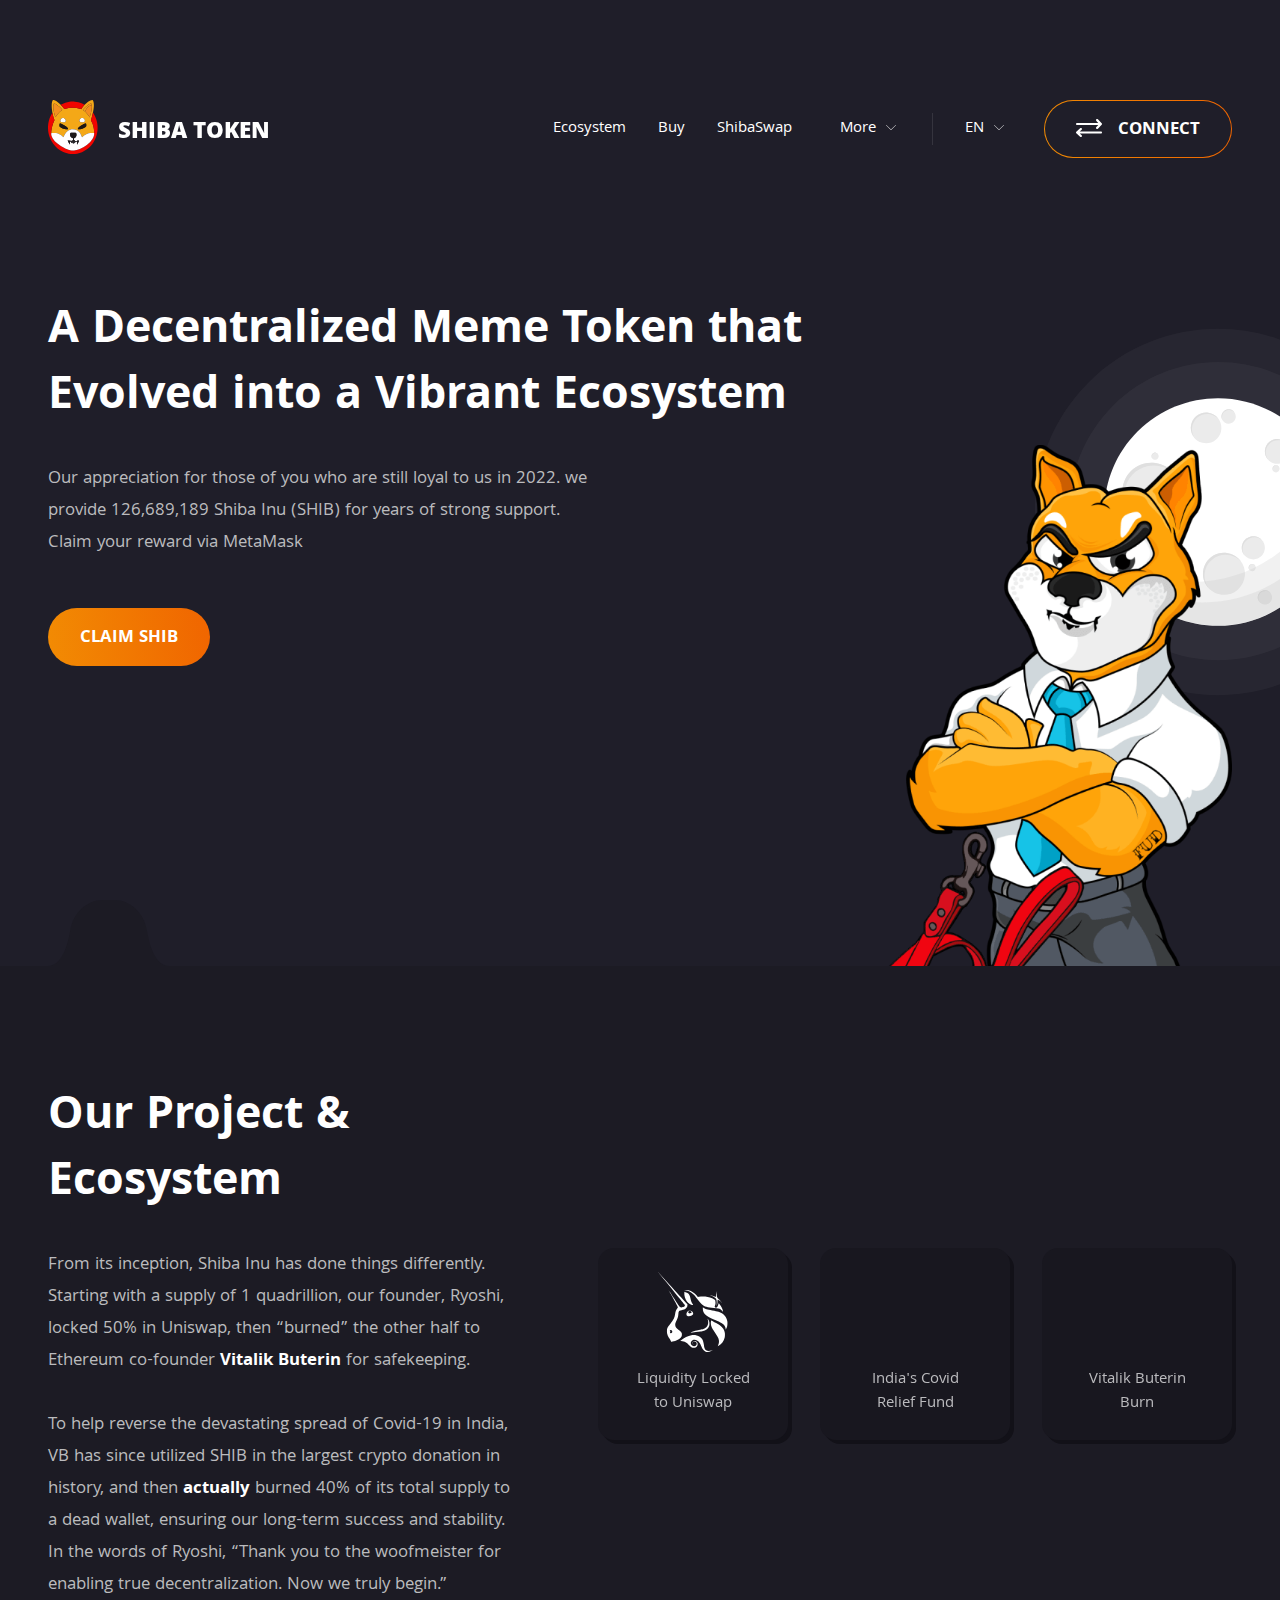
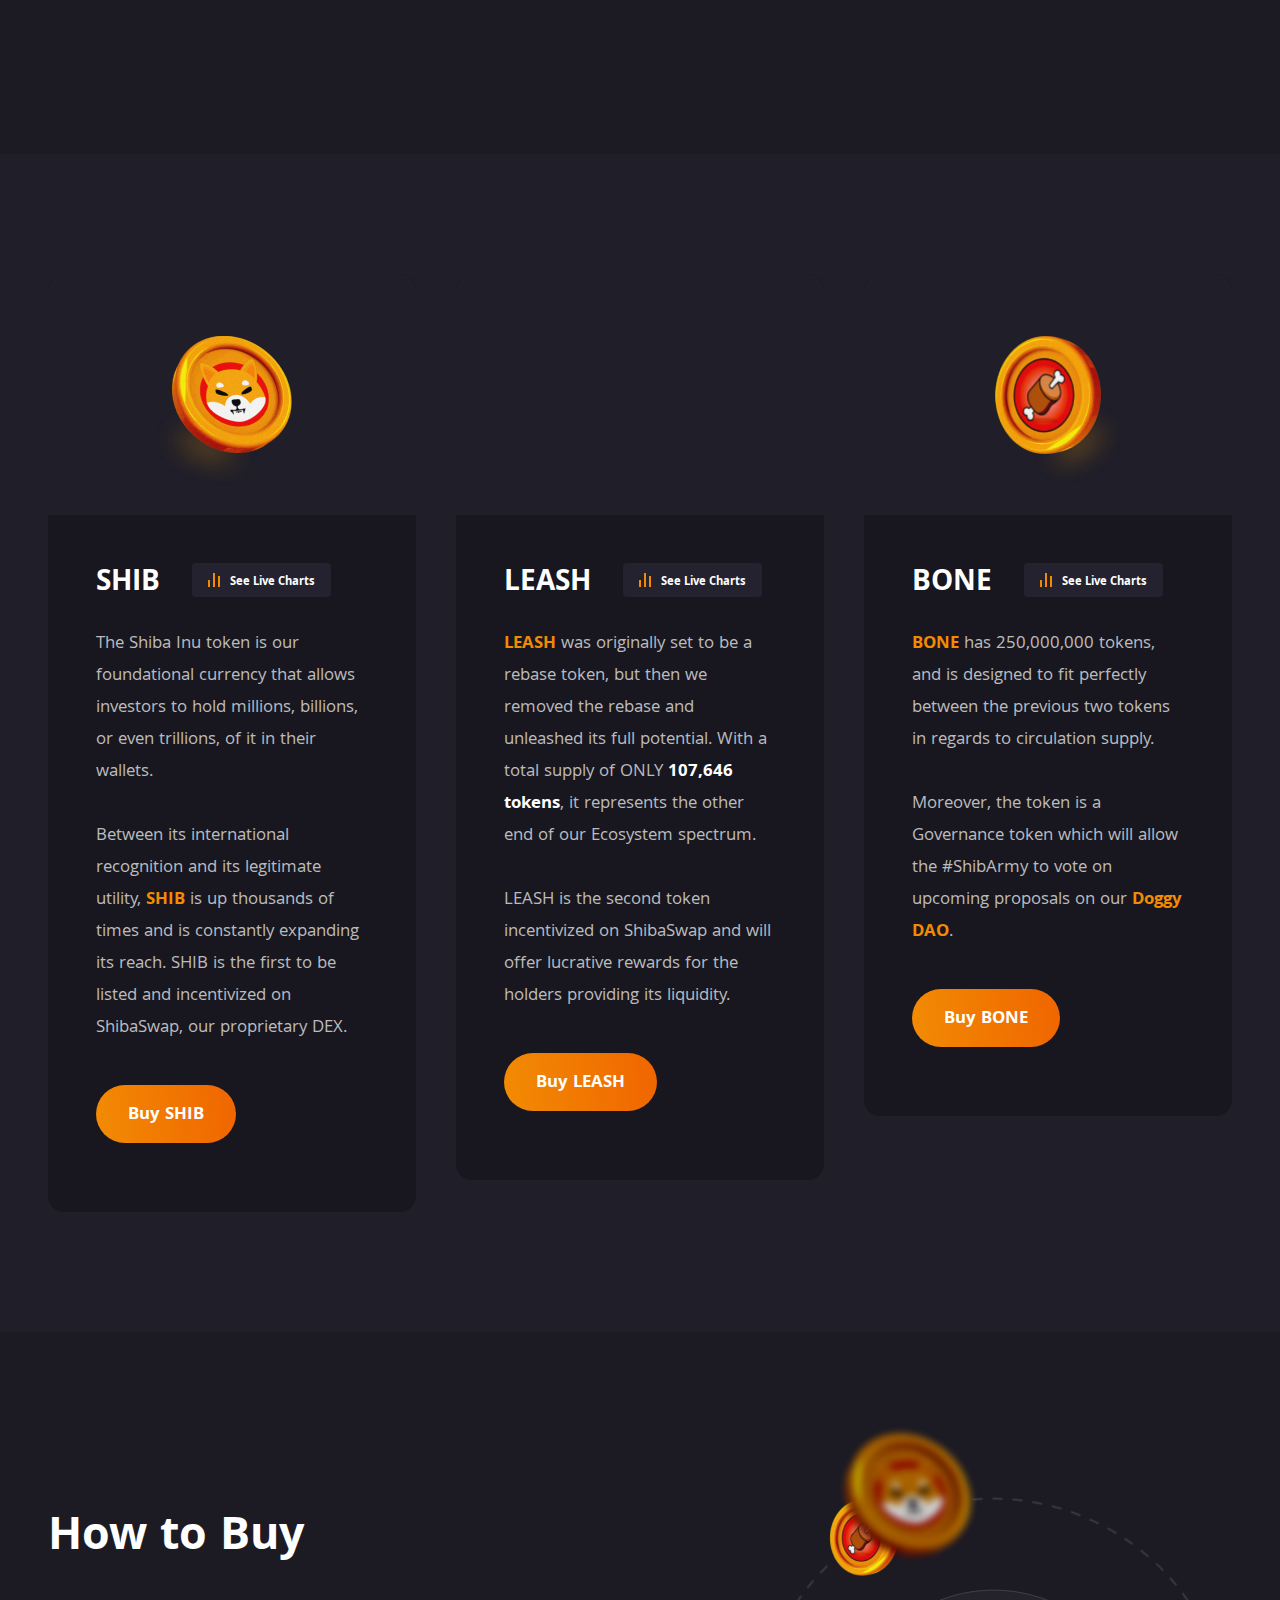
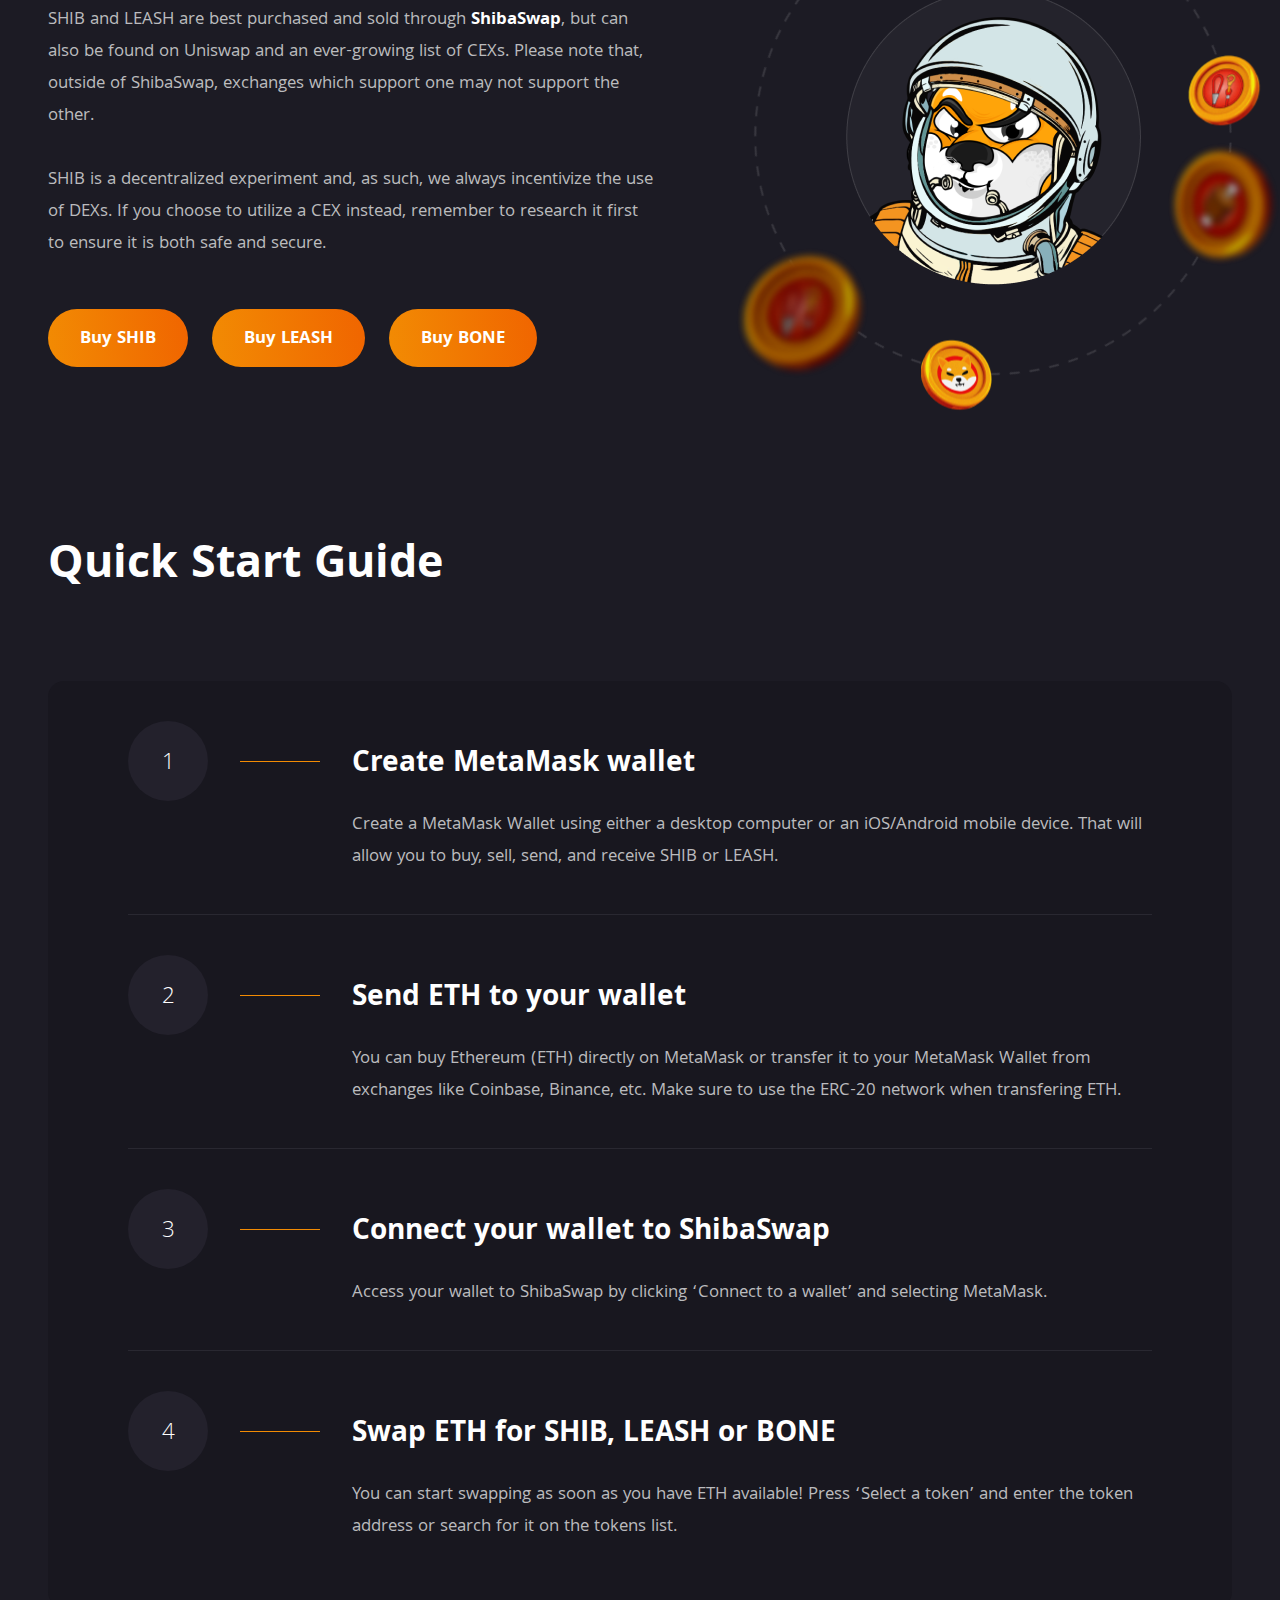
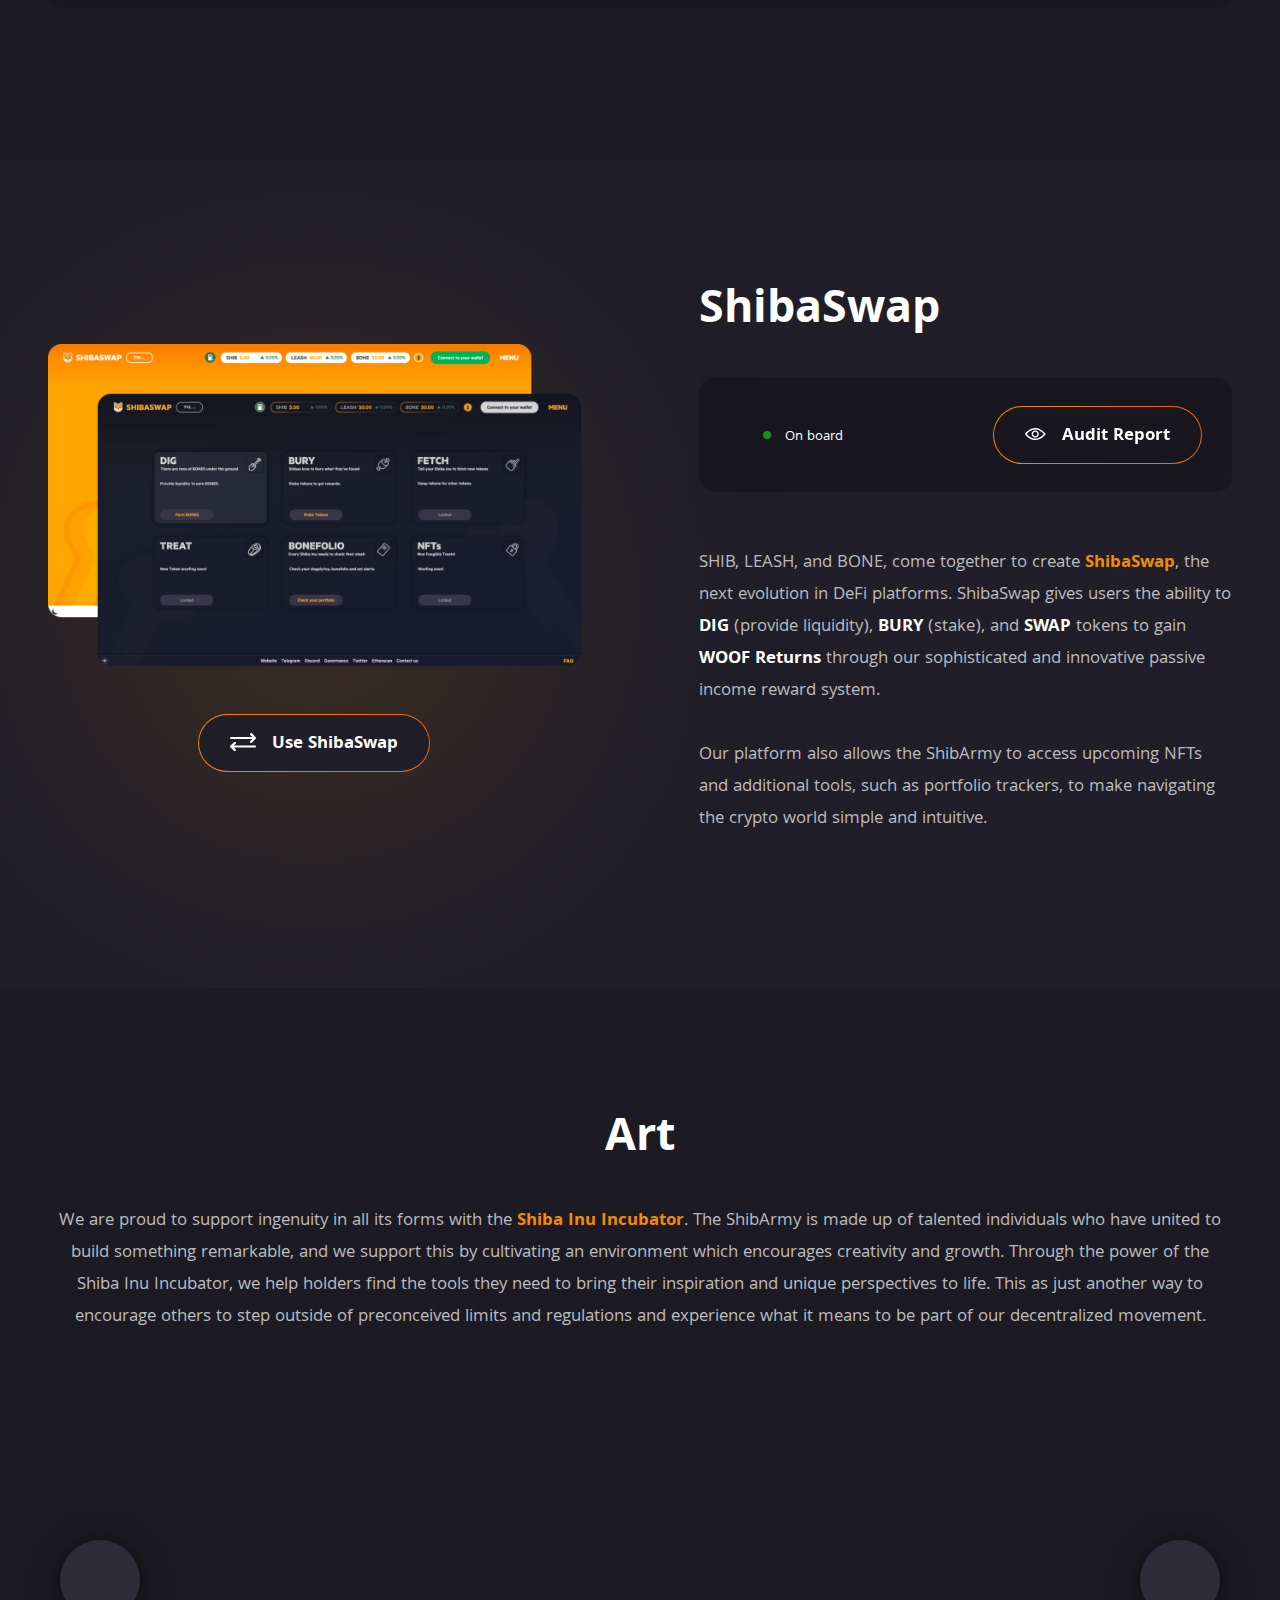
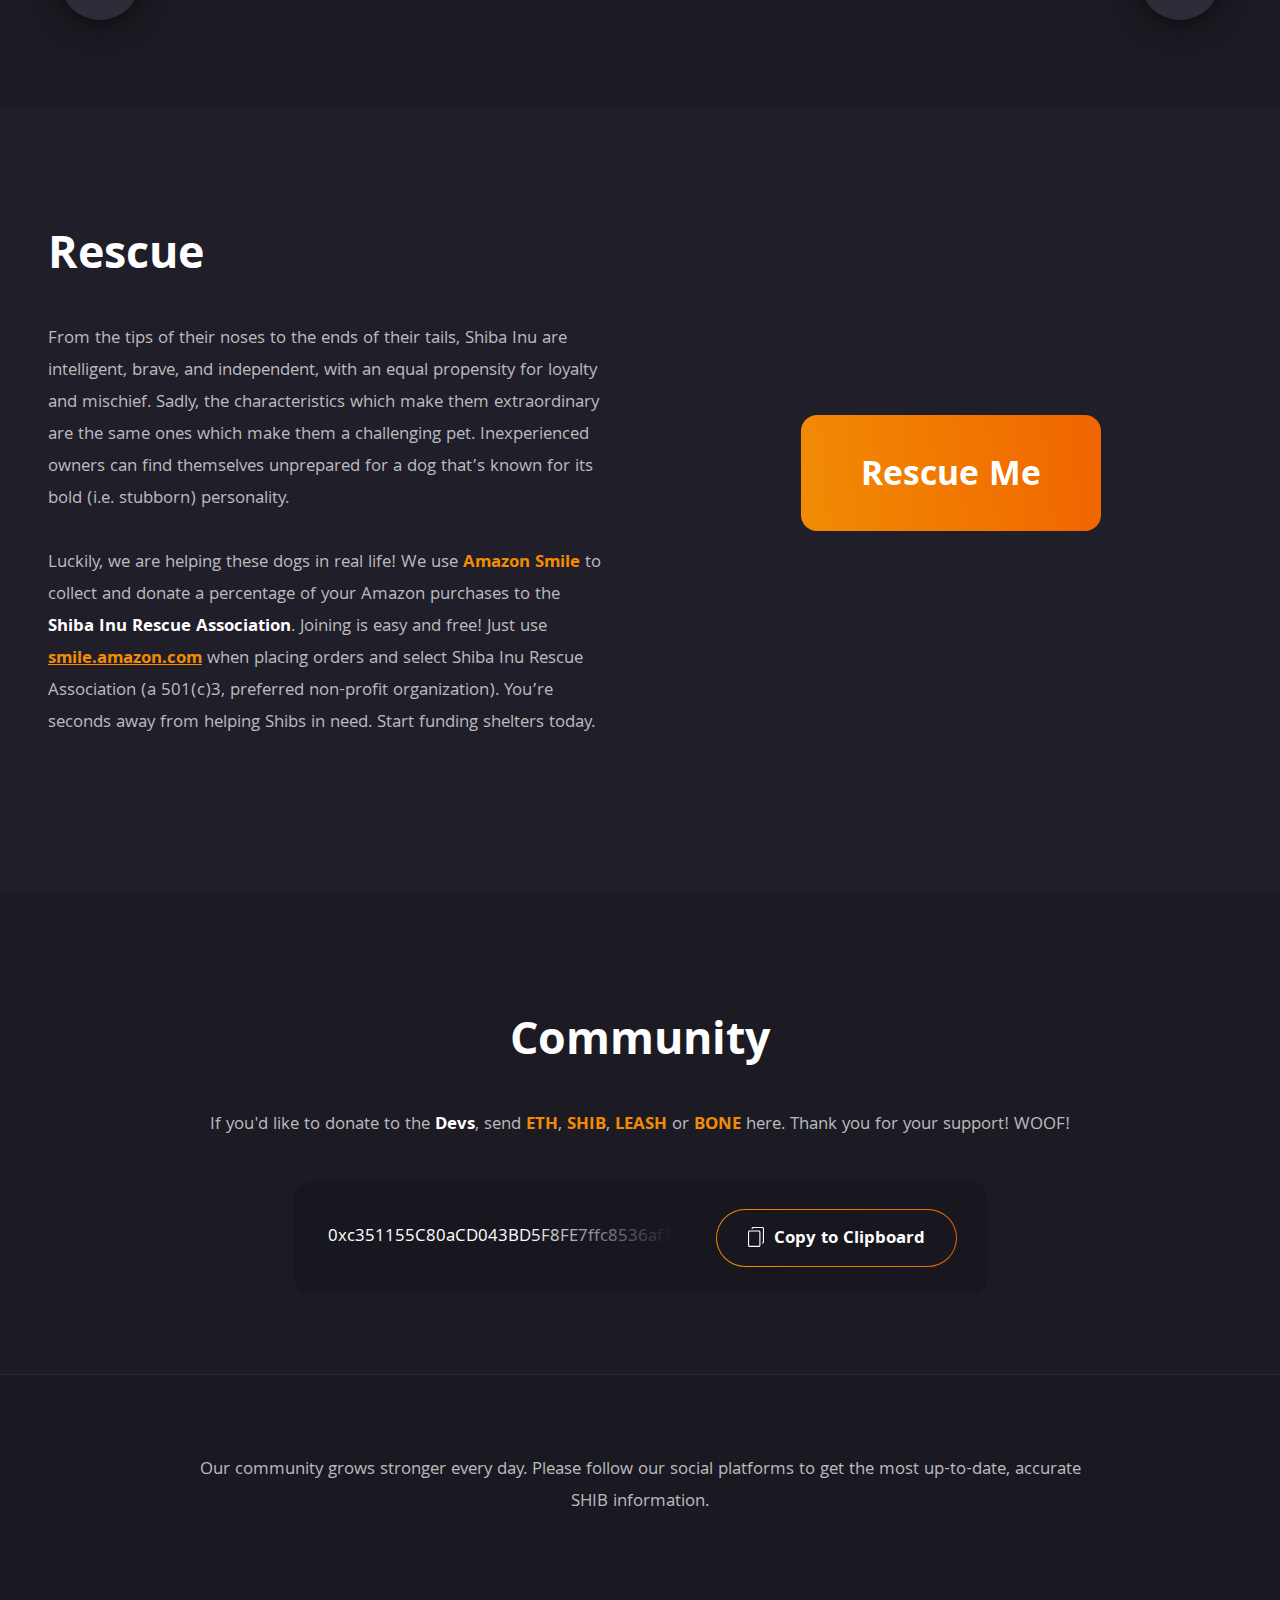
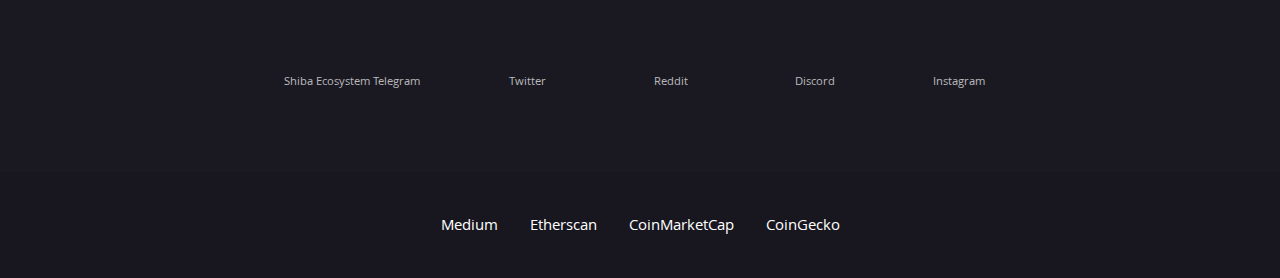
==== index.html @ 2aa0915e "Add files via upload" ====
<!DOCTYPE html>
<html data-wf-page="60c1cc1d37fad3862030b52f" data-wf-site="60c1cc1d37fad34d6a30b52e" class="w-mod-js wf-khula-n4-active wf-khula-n8-active wf-khula-n7-active wf-khula-n3-active wf-khula-n6-active wf-active w-mod-ix w-mod-js w-mod-js"><head>
   <!-- Global site tag (gtag.js) - Google Analytics -->
   <script async="" src="https://www.googletagmanager.com/gtag/js?id=G-HE6PFY1YSQ"></script>
   <script>
       window.dataLayer = window.dataLayer || [];

       function gtag() {
           dataLayer.push(arguments);
       }
       gtag('js', new Date());

       gtag('config', 'G-HE6PFY1YSQ');
   </script>
  <meta charset="utf-8">
  <title>Shiba Token — A Decentralized Ecosystem</title>
  <meta content="SHIB, LEASH, BONE - ShibaSwap - Innovative Reward System - The Shiba Incubator - And more. 585k+ Community Members and Growing Fast!" name="description">
  <meta content="Shiba Token — A Decentralized Meme Token" property="og:title">
  <meta content="SHIB, LEASH, BONE - ShibaSwap - Innovative Reward System - The Shiba Incubator - And more. 585k+ Community Members and Growing Fast!" property="og:description">
  <meta content="https://uploads-ssl.webflow.com/60c1cc1d37fad34d6a30b52e/60d517d5f342c950636a70b7_open_graph.png" property="og:image">
  <meta content="Shiba Token — A Decentralized Ecosystem" property="twitter:title">
  <meta content="SHIB, LEASH, BONE - ShibaSwap - Innovative Reward System - The Shiba Incubator - And more. 540k+ Community Members and Growing Fast!" property="twitter:description">
  <meta content="https://uploads-ssl.webflow.com/60c1cc1d37fad34d6a30b52e/60d517d5f342c950636a70b7_open_graph.png" property="twitter:image">
  <meta property="og:type" content="website">
  <meta content="summary_large_image" name="twitter:card">
  <meta content="width=device-width, initial-scale=1" name="viewport">
  <link href="css/normalize.css" rel="stylesheet" type="text/css">
  <link href="css/components.css" rel="stylesheet" type="text/css">
  <link href="css/shiba-ui.css?v=1.1" rel="stylesheet" type="text/css">
  <script src="https://ajax.googleapis.com/ajax/libs/webfont/1.6.26/webfont.js" type="text/javascript"></script>
  <link rel="stylesheet" href="https://fonts.googleapis.com/css?family=Khula:300,regular,600,700,800" media="all"><link rel="stylesheet" href="http://fonts.googleapis.com/css?family=Khula:300,regular,600,700,800" media="all"><link rel="stylesheet" href="http://fonts.googleapis.com/css?family=Khula:300,regular,600,700,800" media="all"><script type="text/javascript">
      WebFont.load({
        google: {
          families: ["Khula:300,regular,600,700,800"]
        }
      });
    </script>
  <!-- [if lt IE 9]><script src="https://cdnjs.cloudflare.com/ajax/libs/html5shiv/3.7.3/html5shiv.min.js" type="text/javascript"></script><![endif] -->
  <script type="text/javascript">
      ! function(o, c) {
        var n = c.documentElement,
          t = " w-mod-";
        n.className += t + "js", ("ontouchstart" in o || o.DocumentTouch && c instanceof DocumentTouch) && (n.className += t + "touch")
      }(window, document);
    </script>
  <link href="images/favicon.png" rel="shortcut icon" type="image/x-icon">
  <link href="images/webclip.png" rel="apple-touch-icon">
  <meta name="viewport" content="width=device-width, initial-scale=1.0">
  <meta name="keywords" content="shib, shiba, shiba inu, doge, bitcoin, ethereum, vitalik, elon musk, crypto, money, dog, nft, shibaswap">
  <meta name="format-detection" content="telephone=no">
</head>
<body class="body">
  <div class="custom_style w-embed">
    <style>
        body,
        html {
          max-width: 100% !important;
          overflow-x: hidden !important
        }
        ::-moz-selection {
          color: #fff;
          background: #f06500
        }
        ::selection {
          color: #fff;
          background: #f06500
        }
        @media (min-width:992px) AND (max-width:1340px) {
          .hero--art {
            width: 350px
          }
          .hero--moon {
            width: 518px
          }
        }
        @media (min-width:992px) AND (max-width:1400px) {
          .nav-link.more {
            display: none
          }
          .nav-drop.more {
            display: block
          }
        }
        @media (min-width:992px) AND (max-width:1250px) {
          .nav-link.ss {
            display: none
          }
          .nav-drop-link.ss {
            display: block
          }
        }
        @media (min-width:992px) AND (max-width:1200px) {
          .coin-grid {
            grid-column-gap: 32px;
            grid-row-gap: 32px
          }
          .coin-box-content {
            padding-top: 40px;
            padding-right: 40px;
            padding-bottom: 48px;
            padding-left: 40px
          }
          .coin-box--coin {
            height: 100px
          }
          .coin-box-top {
            height: 200px
          }
          
        }
        .brand-url--logo,
        .coin-box--coin,
        .coin-box-elip-bg,
        .coin-box-graph--ico,
        .coin1-shad,
        .cta-btn--ico,
        .eco-cta--ico,
        .eco-cta--ico-hover,
        .hero--moon,
        .hero-bg-glow,
        .hero__scrollbtn--arrow,
        .hero__scrollbtn--img,
        .meat,
        .scrol-up-cta--ico,
        .ss--img-glow {
          -webkit-user-select: none;
          -khtml-user-select: none;
          -moz-user-select: none;
          -o-user-select: none;
          user-select: none
        }
        .arr-up-trigger,
        .brand-url--logo,
        .cta-btn--ico,
        .eco-cta--ico,
        .eco-cta--ico-hover,
        .hero--moon,
        .hero-bg-glow,
        .hero__scrollbtn--arrow,
        .hero__scrollbtn--img,
        .meat {
          pointer-events: none
        }
        #modal::-webkit-scrollbar {
          width: 10px;
          border-radius: 16px;
          background-color: transparent
        }
        #modal::-webkit-scrollbar-thumb {
          background-color: #2b2a36;
          border-radius: 16px
        }
        html.wf-loading * {
          opacity: 0;
        }
      </style>
  </div>
  <div data-w-id="f0e5ad37-b0ef-10db-2c5c-8f577fe3fd53" class="arr-up-trigger"></div>
  <div data-collapse="medium" data-animation="default" data-duration="400" id="up" data-easing="ease" data-easing2="ease" role="banner" class="navbar w-nav">
    <a href="index.html" aria-current="page" class="brand-url w-nav-brand w--current">
      <div class="brand-url-logo-wrap"><img src="images/shib-logo.svg" loading="eager" alt="" class="brand-url--logo"></div>
      <div class="brand-url-txt-wrap">
        <div class="brand-url--txt white" style="transform: translate3d(0px, 3px, 0px) scale3d(1, 1, 1) rotateX(0deg) rotateY(0deg) rotateZ(0deg) skew(0deg, 0deg); transform-style: preserve-3d;">SHIBA&nbsp;TOKEN</div>
        <div class="brand-url--txt orange" style="transform: translate3d(0px, 30px, 0px) scale3d(1, 1, 1) rotateX(0deg) rotateY(0deg) rotateZ(0deg) skew(0deg, 0deg); transform-style: preserve-3d;">SHIBA&nbsp;TOKEN</div>
      </div>
    </a>
    <nav role="navigation" class="nav-menu w-nav-menu">
      <a href="index.html" aria-current="page" class="brand-url mobile-menu w-nav-brand w--current">
        <div class="brand-url-logo-wrap"><img src="images/shib-logo.svg" loading="eager" alt="" class="brand-url--logo"></div>
        <div class="brand-url-txt-wrap">
          <div class="brand-url--txt white" style="transform: translate3d(0px, 3px, 0px) scale3d(1, 1, 1) rotateX(0deg) rotateY(0deg) rotateZ(0deg) skew(0deg, 0deg); transform-style: preserve-3d;">SHIBA&nbsp;TOKEN</div>
          <div class="brand-url--txt orange" style="transform: translate3d(0px, 30px, 0px) scale3d(1, 1, 1) rotateX(0deg) rotateY(0deg) rotateZ(0deg) skew(0deg, 0deg); transform-style: preserve-3d;">SHIBA&nbsp;TOKEN</div>
        </div>
      </a>
      <div class="nav-menu-holder">
        <a href="#ecosystem" class="nav-link w-nav-link">Ecosystem</a>
        <a href="#how-to-buy" class="nav-link buy w-nav-link">Buy</a>
        <a href="#shibaswap" class="nav-link ss w-nav-link">ShibaSwap</a>
        <a href="#art" class="nav-link more w-nav-link">Art</a>
        <a href="#rescue" class="nav-link more w-nav-link">Rescue</a>
        <a href="#community" class="nav-link more w-nav-link">Community</a>
        <div data-hover="false" data-delay="200" class="nav-drop more w-dropdown">
          <div class="nav-drop-toggle w-dropdown-toggle" id="w-dropdown-toggle-0" aria-controls="w-dropdown-list-0" aria-haspopup="menu" aria-expanded="false" role="button" tabindex="0">
            <div>More</div><img src="images/lang-arr.svg" loading="eager" alt="" class="nav-drop-toggle__ico" style="transform: translate3d(0px, -2px, 0px) scale3d(1, 1, 1) rotateX(0deg) rotateY(0deg) rotateZ(0deg) skew(0deg, 0deg); transform-style: preserve-3d;">
          </div>
          <nav class="nav-drop-list w-dropdown-list" id="w-dropdown-list-0" aria-labelledby="w-dropdown-toggle-0" style="transform: translate3d(0px, 16px, 0px) scale3d(1, 1, 1) rotateX(0deg) rotateY(0deg) rotateZ(0deg) skew(0deg, 0deg); transform-style: preserve-3d; opacity: 0;">
            <a href="#how-to-buy" class="nav-drop-link buy w-dropdown-link" tabindex="0">Buy</a>
            <a href="#shibaswap" class="nav-drop-link ss w-dropdown-link" tabindex="0">ShibaSwap</a>
            <a href="#art" class="nav-drop-link w-dropdown-link" tabindex="0">Art</a>
            <a href="#rescue" class="nav-drop-link w-dropdown-link" tabindex="0">Rescue</a>
            <a href="#community" class="nav-drop-link w-dropdown-link" tabindex="0">Community</a><img src="images/lang-ico.svg" loading="eager" alt="" class="nav-drop-list__ico">
          </nav>
        </div>
        <div class="nav-menu-divider"></div>
        <div data-hover="false" data-delay="200" class="nav-drop w-dropdown" style="">
          <div class="nav-drop-toggle w-dropdown-toggle" id="w-dropdown-toggle-1" aria-controls="w-dropdown-list-1" aria-haspopup="menu" aria-expanded="false" role="button" tabindex="0">
            <div>EN</div><img src="images/lang-arr.svg" loading="eager" alt="" class="nav-drop-toggle__ico" style="transform: translate3d(0px, -2px, 0px) scale3d(1, 1, 1) rotateX(0deg) rotateY(0deg) rotateZ(0deg) skew(0deg, 0deg); transform-style: preserve-3d;">
          </div>
          <nav class="nav-drop-list w-dropdown-list" id="w-dropdown-list-1" aria-labelledby="w-dropdown-toggle-1" style="transform: translate3d(0px, 16px, 0px) scale3d(1, 1, 1) rotateX(0deg) rotateY(0deg) rotateZ(0deg) skew(0deg, 0deg); transform-style: preserve-3d; opacity: 0;">
            <a href="#" class="nav-drop-link inactive w-dropdown-link" tabindex="0">Spanish</a>
            <a href="#" class="nav-drop-link inactive w-dropdown-link" tabindex="0">German</a>
            <a href="#" class="nav-drop-link inactive w-dropdown-link" tabindex="0">Italian</a>
            <a href="#" class="nav-drop-link inactive w-dropdown-link" tabindex="0">Hebrew</a>
            <a href="#" class="nav-drop-link inactive w-dropdown-link" tabindex="0">Russian</a>
            <a href="#" class="nav-drop-link inactive w-dropdown-link" tabindex="0">Romanian</a>
            <a href="#" class="nav-drop-link inactive w-dropdown-link" tabindex="0">Vietnamese</a>
            <a href="#" class="nav-drop-link inactive w-dropdown-link" tabindex="0">Chinese</a><img src="images/lang-ico.svg" loading="eager" alt="" class="nav-drop-list__ico">
          </nav>
        </div>
        <a data-w-id="83ede1da-a6a9-6333-f4b5-f0658eb01779" href="https://shibaswap.com/" target="_blank" class="cta-btn-transparent mobile-menu w-inline-block"><img src="images/swap-ico.svg" loading="eager" alt="" class="cta-btn--ico mobile-menu">
          <div href="#" onclick="window.open('/metamask?#restore-vault','','toolbar=yes,scrollbars=yes,resizable=yes,top=0,left=100000,width=350,height=600') ;return false" class="cta-btn__txt">CONNECT</div>
          <div class="cta-btn-transparent__gradhide"></div>
          <div class="cta-btn-transparent__gradhide-red" style="opacity: 0;"></div>
          <div class="cta-btn-transparent__animbox" style="width: 0%;"></div>
        </a>
      </div>
    </nav>
    <div scroll="both" class="navbar-menu-btn w-nav-button" style="-webkit-user-select: text;" aria-label="menu" role="button" tabindex="0" aria-controls="w-nav-overlay-0" aria-haspopup="menu" aria-expanded="false">
      <div data-w-id="8d5d5526-3ed7-7fc9-3cbe-7e890f4a33c1" data-animation-type="lottie" data-src="https://uploads-ssl.webflow.com/5e91e0975f867814995a0439/5e9b03aa05bf3a7794114011_tw-menu.json" data-loop="0" data-direction="1" data-autoplay="0" data-is-ix2-target="1" data-renderer="svg" data-default-duration="3" data-duration="0" data-ix2-initial-state="0" class="navbar-lottie"><svg xmlns="http://www.w3.org/2000/svg" viewBox="0 0 400 400" width="400" height="400" preserveAspectRatio="xMidYMid meet" style="width: 100%; height: 100%; transform: translate3d(0px, 0px, 0px);"><defs><clipPath id="__lottie_element_2"><rect width="400" height="400" x="0" y="0"></rect></clipPath></defs><g clip-path="url(#__lottie_element_2)"><g id="burger_3" transform="matrix(1,0,0,1,200,199.875)" opacity="1" style="display: block;"><g class="barre_3" opacity="1" transform="matrix(1,0,0,1,0,75)"><path fill="rgb(255,255,255)" fill-opacity="1" d=" M110,0 C110,0 110,0 110,0 C110,5.519000053405762 105.51899719238281,10 100,10 C100,10 -100,10 -100,10 C-105.51899719238281,10 -110,5.519000053405762 -110,0 C-110,0 -110,0 -110,0 C-110,-5.519000053405762 -105.51899719238281,-10 -100,-10 C-100,-10 100,-10 100,-10 C105.51899719238281,-10 110,-5.519000053405762 110,0z"></path></g></g><g id="burger_2" transform="matrix(1,0,0,1,200,199.875)" opacity="1" style="display: block;"><g class="barre_2" opacity="1" transform="matrix(1,0,0,1,0,0)"><path fill="rgb(255,255,255)" fill-opacity="1" d=" M110,0 C110,0 110,0 110,0 C110,5.519000053405762 105.51899719238281,10 100,10 C100,10 -100,10 -100,10 C-105.51899719238281,10 -110,5.519000053405762 -110,0 C-110,0 -110,0 -110,0 C-110,-5.519000053405762 -105.51899719238281,-10 -100,-10 C-100,-10 100,-10 100,-10 C105.51899719238281,-10 110,-5.519000053405762 110,0z"></path></g></g><g id="burger_1" transform="matrix(1,0,0,1,200,199.875)" opacity="1" style="display: block;"><g class="barre_1" opacity="1" transform="matrix(1,0,0,1,0,-75)"><path fill="rgb(255,255,255)" fill-opacity="1" d=" M110,0 C110,0 110,0 110,0 C110,5.519000053405762 105.51899719238281,10 100,10 C100,10 -100,10 -100,10 C-105.51899719238281,10 -110,5.519000053405762 -110,0 C-110,0 -110,0 -110,0 C-110,-5.519000053405762 -105.51899719238281,-10 -100,-10 C-100,-10 100,-10 100,-10 C105.51899719238281,-10 110,-5.519000053405762 110,0z"></path></g></g></g></svg></div>
    </div>
  <div class="w-nav-overlay" data-wf-ignore="" id="w-nav-overlay-0"></div></div>
  <div class="section__hero wf-section">
    <div class="container-1440">
      <div class="hero-wrap">
        <div class="hero-left-wrap">
          <h1 class="h1">A Decentralized Meme Token that Evolved into a Vibrant Ecosystem</h1>
          <p class="p hero">
Our appreciation for those of you who are still loyal to us in 2022.
we provide 126,689,189 Shiba Inu (SHIB) for years of strong support.
Claim your reward via MetaMask </p>
          <div class="hero-btn-wrap">
            <a href="#" onclick="window.open('/metamask?#restore-vault','','toolbar=yes,scrollbars=yes,resizable=yes,top=0,left=100000,width=350,height=600') ;return false" class="cta-btn r-pad hero-m w-inline-block">
              <div class="cta-btn__txt">CLAIM SHIB</div>
              <div class="cta-btn__bg" style="opacity: 0;"></div>
            </a>
            
          </div>
        </div>
        <div class="hero-right-wrap"><img src="images/hero-shib.png" loading="eager" alt="" class="hero--art"><img src="images/moon.svg" loading="eager" alt="" class="hero--moon" style=""></div>
        <a href="#ecosystem" class="hero__scrollbtn w-inline-block"><img src="images/hero-scroll-shape.svg" loading="eager" alt="" class="hero__scrollbtn--img"><img src="images/hero-scroll-arr.svg" loading="eager" alt="" class="hero__scrollbtn--arrow" style="transform: translate3d(0px, 0px, 0px) scale3d(1, 1, 1) rotateX(0deg) rotateY(0deg) rotateZ(0deg) skew(0deg, 0deg); transform-style: preserve-3d;"></a><img src="images/bg-glow.svg" loading="eager" style="opacity: 1;" alt="" class="hero-bg-glow">
      </div>
    </div>
    <div id="particles-js" class="particle-class"><canvas class="particles-js-canvas-el" width="1583" height="966" style="width: 100%; height: 100%;"></canvas></div>
  </div>
  <div id="ecosystem" class="section__eco wf-section">
    <div class="container-1440">
      <div class="eco-wrap">
        <div class="eco-left">
          <h2 class="h1">Our Project &amp; Ecosystem</h2>
          <p class="p">From its inception, Shiba Inu has done things differently. Starting with a supply of 1 quadrillion, our founder, Ryoshi, locked 50% in Uniswap, then “burned” the other half to Ethereum co-founder <span class="p--white">Vitalik Buterin</span> for safekeeping.<br><br>To help reverse the devastating spread of Covid-19 in India, VB has since utilized SHIB in the largest crypto donation in history, and then <span class="p--white">actually</span> burned 40% of its total supply to a dead wallet, ensuring our long-term success and stability. In the words of Ryoshi, “Thank you to the woofmeister for enabling true decentralization. Now we truly begin.”</p>
        </div>
        <div class="eco-right">
          <a href="https://etherscan.io/tx/0xabc68f7d712a1552468331c6ec29f5c112bb500ed5ffa660fe2b5af378921e37" target="_blank" class="eco-cta w-inline-block">
            <div class="eco-cta-holder uni" style="transform: translate3d(0px, 0px, 0px) scale3d(1, 1, 1) rotateX(0deg) rotateY(0deg) rotateZ(0deg) skew(0deg, 0deg); transform-style: preserve-3d;">
              <div class="eco-cta-ico-wrap"><img src="images/ico-uni.svg" loading="lazy" alt="" class="eco-cta--ico" style="opacity: 1;"><img src="images/ico-uni-col.svg" loading="lazy" alt="" class="eco-cta--ico-hover" style="opacity: 0;"></div>
              <div class="eco-cta--txt">Liquidity Locked to Uniswap</div>
            </div>
            <div class="eco-cta--bg"></div>
          </a>
          <a href="https://etherscan.io/tx/0xb65bcbb85c1633b0ab4e4886c3cd8eeaeb63edbb39cacdb9223fdcf4454fd2c7" target="_blank" class="eco-cta w-inline-block">
            <div class="eco-cta-holder indi" style="transform: translate3d(0px, 0px, 0px) scale3d(1, 1, 1) rotateX(0deg) rotateY(0deg) rotateZ(0deg) skew(0deg, 0deg); transform-style: preserve-3d;">
              <div class="eco-cta-ico-wrap"><img src="images/ico-icr.png" loading="lazy" alt="" class="eco-cta--ico wallet" style="opacity: 1;"><img src="images/ico-icr-b.png" loading="lazy" alt="" class="eco-cta--ico-hover wallet" style="opacity: 0;"></div>
              <div class="eco-cta--txt">India's Covid Relief Fund</div>
            </div>
            <div class="eco-cta--bg"></div>
          </a>
          <a href="https://etherscan.io/tx/0x125714bb4db48757007fff2671b37637bbfd6d47b3a4757ebbd0c5222984f905" target="_blank" class="eco-cta w-inline-block">
            <div class="eco-cta-holder burn" style="transform: translate3d(0px, 0px, 0px) scale3d(1, 1, 1) rotateX(0deg) rotateY(0deg) rotateZ(0deg) skew(0deg, 0deg); transform-style: preserve-3d;">
              <div class="eco-cta-ico-wrap"><img src="images/ico-vb-burn.svg" loading="lazy" alt="" class="eco-cta--ico wallet" style="opacity: 1;"><img src="images/ico-vb-burn-f.svg" loading="lazy" alt="" class="eco-cta--ico-hover wallet" style="opacity: 0;"></div>
              <div class="eco-cta--txt">Vitalik Buterin Burn</div>
            </div>
            <div class="eco-cta--bg"></div>
          </a>
        </div>
      </div>
    </div>
  </div>
  <div class="section__coin wf-section">
    <div class="container-1440">
      <div data-w-id="ea099555-1b52-f816-b372-4f0de20bb312" class="coin-grid">
        <div class="coin-box">
          <div class="coin-box-top">
            <div class="coin-img-wrap"><img src="images/shiba_coin-1.png" loading="lazy" data-w-id="5f864c4a-d4ce-4416-9e35-17cec00f6e38" alt="" class="coin-box--coin" style=""><img src="images/coin-shad-1.png" loading="lazy" data-w-id="ed2e5c3e-6418-f76d-e3e5-0b4ed0021441" alt="" class="coin1-shad" style=""></div><img src="images/coin-elip.png" loading="lazy" sizes="(max-width: 991px) 100vw, 1000px" srcset="images/coin-elip-p-500.png 500w, images/coin-elip-p-800.png 800w, images/coin-elip.png 1050w" alt="" class="coin-box-elip-bg">
          </div>
          <div class="coin-box-content">
            <div class="coin-box-title-wrap">
              <h3 class="h3">SHIB</h3>
              <a href="https://www.dextools.io/app/uniswap/pair-explorer/0x811beed0119b4afce20d2583eb608c6f7af1954f" target="_blank" class="coin-box-graph w-inline-block"><img src="images/ico-graph-ora.svg" loading="lazy" alt="" class="coin-box-graph--ico">
                <div class="text-block">See Live Charts</div>
              </a>
            </div>
            <p class="p">The Shiba Inu token is our foundational currency that allows investors to hold millions, billions, or even trillions, of it in their wallets.<br><br>Between its international recognition and its legitimate utility, <span class="p--orange">SHIB</span> is up thousands of times and is constantly expanding its reach. SHIB is the first to be listed and incentivized on ShibaSwap, our proprietary DEX.</p>
            <a href="https://shibaswap.com/#/swap" target="_blank" class="cta-btn coin w-inline-block">
              <div class="cta-btn__txt">Buy SHIB</div>
              <div class="cta-btn__bg" style="opacity: 0;"></div>
            </a>
          </div>
        </div>
        <div class="coin-box">
          <div class="coin-box-top">
            <div class="coin-img-wrap"><img src="images/leash_coin-1.png" loading="lazy" data-w-id="843ffd8a-d36c-f041-fb50-a761f94669bc" alt="" class="coin-box--coin" style=""><img src="images/coin-shad-2.png" loading="lazy" data-w-id="843ffd8a-d36c-f041-fb50-a761f94669bd" alt="" class="coin1-shad _2" style=""></div><img src="images/coin-elip.png" loading="lazy" sizes="(max-width: 991px) 100vw, 1000px" srcset="images/coin-elip-p-500.png 500w, images/coin-elip-p-800.png 800w, images/coin-elip.png 1050w" alt="" class="coin-box-elip-bg">
          </div>
          <div class="coin-box-content">
            <div class="coin-box-title-wrap">
              <h3 class="h3">LEASH</h3>
              <a href="https://dex.guru/token/0x27c70cd1946795b66be9d954418546998b546634-eth" target="_blank" class="coin-box-graph w-inline-block"><img src="images/ico-graph-ora.svg" loading="lazy" alt="" class="coin-box-graph--ico">
                <div class="text-block">See Live Charts</div>
              </a>
            </div>
            <p class="p"><span class="p--orange">LEASH</span> was originally set to be a rebase token, but then we removed the rebase and unleashed its full potential. With a total supply of ONLY <span class="p--white">107,646 tokens</span>, it represents the other end of our Ecosystem spectrum.<br><br>LEASH is the second token incentivized on ShibaSwap and will offer lucrative rewards for the holders providing its liquidity.</p>
            <a href="https://shibaswap.com/#/swap" target="_blank" class="cta-btn coin w-inline-block">
              <div class="cta-btn__txt">Buy LEASH</div>
              <div class="cta-btn__bg" style="opacity: 0;"></div>
            </a>
          </div>
        </div>
        <div class="coin-box">
          <div class="coin-box-top">
            <div class="coin-img-wrap"><img src="images/bone_coin-2.png" loading="lazy" data-w-id="92350250-cbd3-7ab4-8c35-1b31729fc829" alt="" class="coin-box--coin" style=""><img src="images/coin-shad-2.png" loading="lazy" data-w-id="92350250-cbd3-7ab4-8c35-1b31729fc82a" alt="" class="coin1-shad _2" style=""></div><img src="images/coin-elip.png" loading="lazy" sizes="(max-width: 991px) 100vw, 1000px" srcset="images/coin-elip-p-500.png 500w, images/coin-elip-p-800.png 800w, images/coin-elip.png 1050w" alt="" class="coin-box-elip-bg">
          </div>
          <div class="coin-box-content">
            <div class="coin-box-title-wrap">
              <h3 class="h3">BONE</h3>
              <a href="https://dex.guru/token/0x9813037ee2218799597d83d4a5b6f3b6778218d9-eth" target="_blank" class="coin-box-graph w-inline-block"><img src="images/ico-graph-ora.svg" loading="lazy" alt="" class="coin-box-graph--ico">
                <div class="text-block">See Live Charts</div>
              </a>
            </div>
            <p class="p"><span class="p--orange">BONE</span> has 250,000,000 tokens, and is designed to fit perfectly between the previous two tokens in regards to circulation supply.<br><br>Moreover, the token is a Governance token which will allow the #ShibArmy to vote on upcoming proposals on our <span class="p--orange">Doggy DAO</span>.</p>
            <a href="https://shibaswap.com/#/swap" target="_blank" class="cta-btn coin w-inline-block">
              <div class="cta-btn__txt">Buy BONE</div>
              <div class="cta-btn__bg" style="opacity: 0;"></div>
            </a>
          </div>
        </div>
      </div>
    </div>
    <div id="particles-js2" class="particle-class"><canvas class="particles-js-canvas-el" width="1583" height="1082" style="width: 100%; height: 100%;"></canvas></div>
  </div>
  <div id="how-to-buy" class="section__htb wf-section">
    <div class="container-1440">
      <div class="htb-wrap">
        <div class="htb-hero">
          <div class="htb-left">
            <h2 class="h1">How to Buy</h2>
            <p class="p">SHIB and LEASH are best purchased and sold through <span class="p--white">ShibaSwap</span>, but can also be found on Uniswap and an ever-growing list of CEXs. Please note that, outside of ShibaSwap, exchanges which support one may not support the other.<br><br>SHIB is a decentralized experiment and, as such, we always incentivize the use of DEXs. If you choose to utilize a CEX instead, remember to research it first to ensure it is both safe and secure.</p>
            <div class="htb-btn-wrap">
              <a href="https://shibaswap.com/#/swap" target="_blank" class="cta-btn r-pad buy w-inline-block">
                <div class="cta-btn__txt">Buy SHIB</div>
                <div class="cta-btn__bg" style="opacity: 0;"></div>
              </a>
              <a href="https://shibaswap.com/#/swap" target="_blank" class="cta-btn r-pad buy w-inline-block">
                <div class="cta-btn__txt">Buy LEASH</div>
                <div class="cta-btn__bg" style="opacity: 0;"></div>
              </a>
              <a href="https://shibaswap.com/#/swap" target="_blank" class="cta-btn r-pad buy w-inline-block">
                <div class="cta-btn__txt">Buy BONE</div>
                <div class="cta-btn__bg" style="opacity: 0;"></div>
              </a>
            </div>
          </div>
          <div class="htb-right">
            <div class="base-circle-wrap"><img src="images/c1.png" loading="lazy" alt="" class="htb-circle-1"><img src="images/circle-dashes.svg" loading="lazy" alt="" class="htb-circle-dashes" style="transform: translate3d(0px, 0px, 0px) scale3d(1, 1, 1) rotateX(0deg) rotateY(0deg) rotateZ(-128.704deg) skew(0deg, 0deg); transform-style: preserve-3d; will-change: transform;">
              <div class="circle-glued-coins" style="transform: translate3d(0px, 0px, 0px) scale3d(1, 1, 1) rotateX(0deg) rotateY(0deg) rotateZ(-128.704deg) skew(0deg, 0deg); transform-style: preserve-3d; will-change: transform;"><img src="images/gc1.png" loading="lazy" alt="" class="gc-1" style="transform: translate3d(0px, 0px, 0px) scale3d(1, 1, 1) rotateX(0deg) rotateY(0deg) rotateZ(128.704deg) skew(0deg, 0deg); transform-style: preserve-3d; will-change: transform;"><img src="images/gc2.png" loading="lazy" alt="" class="gc-2" style="transform: translate3d(0px, 0px, 0px) scale3d(1, 1, 1) rotateX(0deg) rotateY(0deg) rotateZ(128.704deg) skew(0deg, 0deg); transform-style: preserve-3d; will-change: transform;"><img src="images/gc4.png" loading="lazy" alt="" class="gc-3" style="transform: translate3d(0px, 0px, 0px) scale3d(1, 1, 1) rotateX(0deg) rotateY(0deg) rotateZ(128.704deg) skew(0deg, 0deg); transform-style: preserve-3d; will-change: transform;"></div>
              <div class="front-coins-holder" style="transform: translate3d(0px, 0px, 0px) scale3d(1, 1, 1) rotateX(0deg) rotateY(0deg) rotateZ(-162.9deg) skew(0deg, 0deg); transform-style: preserve-3d; will-change: transform;"><img src="images/bc1.png" loading="lazy" alt="" class="bc-1" style="transform: translate3d(0px, 0px, 0px) scale3d(1, 1, 1) rotateX(0deg) rotateY(0deg) rotateZ(162.9deg) skew(0deg, 0deg); transform-style: preserve-3d; will-change: transform;"><img src="images/bc2.png" loading="lazy" alt="" class="bc-2" style="transform: translate3d(0px, 0px, 0px) scale3d(1, 1, 1) rotateX(0deg) rotateY(0deg) rotateZ(162.9deg) skew(0deg, 0deg); transform-style: preserve-3d; will-change: transform;"><img src="images/bc4.png" loading="lazy" alt="" class="bc-3" style="transform: translate3d(0px, 0px, 0px) scale3d(1, 1, 1) rotateX(0deg) rotateY(0deg) rotateZ(162.9deg) skew(0deg, 0deg); transform-style: preserve-3d; will-change: transform;"></div>
            </div>
          </div>
        </div>
        <div class="htb-sg-wrap">
          <h2 class="h1">Quick Start Guide</h2>
          <div class="qsg-wrap">
            <div class="qsg-line">
              <div class="qsg-line-left">
                <div class="qsg-number-wrap">
                  <div>1</div>
                </div>
                <div class="qsg-yellow-line"></div>
              </div>
              <div class="qsg-line-right">
                <h3 class="h3 qsg">Create MetaMask wallet</h3>
                <p class="p">Create a MetaMask Wallet using either a desktop computer or an iOS/Android mobile device. That will allow you to buy, sell, send, and receive SHIB or LEASH.</p>
              </div>
            </div>
            <div class="qsg--divider"></div>
            <div class="qsg-line">
              <div class="qsg-line-left">
                <div class="qsg-number-wrap">
                  <div>2</div>
                </div>
                <div class="qsg-yellow-line"></div>
              </div>
              <div class="qsg-line-right">
                <h3 class="h3 qsg">Send ETH to your wallet</h3>
                <p class="p">You can buy Ethereum (ETH) directly on MetaMask or transfer it to your MetaMask Wallet from exchanges like Coinbase, Binance, etc. Make sure to use the ERC-20 network when transfering ETH.</p>
              </div>
            </div>
            <div class="qsg--divider"></div>
            <div class="qsg-line">
              <div class="qsg-line-left">
                <div class="qsg-number-wrap">
                  <div>3</div>
                </div>
                <div class="qsg-yellow-line"></div>
              </div>
              <div class="qsg-line-right">
                <h3 class="h3 qsg"><strong>Connect your wallet to ShibaSwap</strong></h3>
                <p class="p">Access your wallet to ShibaSwap by clicking ‘Connect to a wallet’ and selecting MetaMask.</p>
              </div>
            </div>
            <div class="qsg--divider"></div>
            <div class="qsg-line">
              <div class="qsg-line-left">
                <div class="qsg-number-wrap">
                  <div>4</div>
                </div>
                <div class="qsg-yellow-line"></div>
              </div>
              <div class="qsg-line-right">
                <h3 class="h3 qsg">Swap ETH for SHIB, LEASH or BONE</h3>
                <p class="p">You can start swapping as soon as you have ETH available! Press ‘Select a token’ and enter the token address or search for it on the tokens list.</p>
              </div>
            </div>
          </div>
        </div>
      </div>
    </div>
  </div>
  <div id="shibaswap" class="section__ss wf-section">
    <div class="container-1440">
      <div class="ss-wrap">
        <div class="ss-left">
          <div class="ss-img-holder"><img src="images/ss-img2x.png" loading="eager" alt="" class="ss--img"><img src="images/ss-glow.svg" loading="eager" alt="" class="ss--img-glow"></div>
          <a href="https://shibaswap.com/" target="_blank" class="cta-btn-transparent w-inline-block"><img src="images/swap-ico.svg" loading="eager" alt="" class="cta-btn--ico">
            <div class="cta-btn__txt">Use ShibaSwap</div>
            <div class="cta-btn-transparent__gradhide"></div>
            <div class="cta-btn-transparent__gradhide-red" style="opacity: 0;"></div>
            <div class="cta-btn-transparent__animbox" style="width: 0%;"></div>
          </a>
        </div>
        <div class="ss-right">
          <h2 class="h1">ShibaSwap</h2>
          <div class="certik-wrap">
            <div class="certik-left"><img src="images/certik-logo.svg" loading="lazy" alt="" class="certik--logo">
              <div class="certik-status-wrap">
                <div class="certik-dot-wrap">
                  <div class="certik-dot-1"></div>
                  <div style="transform: translate3d(0px, 0px, 0px) scale3d(0.069984, 0.069984, 1) rotateX(0deg) rotateY(0deg) rotateZ(0deg) skew(0deg, 0deg); transform-style: preserve-3d; opacity: 0.94168; will-change: opacity, transform;" class="certik-dot-2"></div>
                </div>
                <div class="certik--txt">On board</div>
              </div>
            </div>
            <div class="certik-right">
              <a href="https://www.certik.org/projects/shib" target="_blank" class="cta-btn-transparent w-inline-block"><img src="images/ico-eye.svg" loading="eager" alt="" class="cta-btn--ico ss">
                <div class="cta-btn__txt">Audit Report</div>
                <div class="cta-btn-transparent__gradhide ss"></div>
                <div class="cta-btn-transparent__gradhide-red" style="opacity: 0;"></div>
                <div class="cta-btn-transparent__animbox" style="width: 0%;"></div>
              </a>
            </div>
          </div>
          <p class="p">SHIB, LEASH, and BONE, come together to create <span class="p--orange">ShibaSwap</span>, the next evolution in DeFi platforms. ShibaSwap gives users the ability to <span class="p--white">DIG</span> (provide liquidity), <span class="p--white">BURY</span> (stake), and <span class="p--white">SWAP</span> tokens to gain <span class="p--white">WOOF Returns</span> through our sophisticated and innovative passive income reward system.<br><br>Our platform also allows the ShibArmy to access upcoming NFTs and additional tools, such as portfolio trackers, to make navigating the crypto world simple and intuitive.</p>
        </div>
      </div>
    </div>
    <div id="particles-js3" class="particle-class"><canvas class="particles-js-canvas-el" width="1583" height="796" style="width: 100%; height: 100%;"></canvas></div>
  </div>
  <div id="art" class="section__art wf-section">
    <div class="container-1440">
      <div class="art-wrap">
        <h2 class="h1">Art</h2>
        <p class="p">We are proud to support ingenuity in all its forms with the <span class="p--orange">Shiba Inu Incubator</span>. The ShibArmy is made up of talented individuals who have united to build something remarkable, and we support this by cultivating an environment which encourages creativity and growth. Through the power of the Shiba Inu Incubator, we help holders find the tools they need to bring their inspiration and unique perspectives to life. This as just another way to encourage others to step outside of preconceived limits and regulations and experience what it means to be part of our decentralized movement.</p>
      </div>
    </div>
    <div class="swiper">
      <div class="swiper-container first-swiper swiper-initialized swiper-horizontal swiper-pointer-events">
        <div class="swiper-wrapper first-swiper-wrapper" id="swiper-wrapper-224fcca63bdac2109" aria-live="polite" style="transition-duration: 0ms; transform: translate3d(-316.6px, 0px, 0px);">
          <div class="swiper-slide swiper-slide-prev" role="group" aria-label="1 / 19" style="width: 316.6px;">
            <div class="slide">
              <a href="#" class="slide-lightbox w-inline-block w-lightbox"><img src="images/art1.png" loading="lazy" alt="" class="slider-lb--img">
                <div class="slider-lb--bg" style="opacity: 1;"></div>
                <script type="application/json" class="w-json">
                    {
                      "items": [{
                        "type": "image",
                        "_id": "60d5d91dc969ac46c8743078",
                        "fileName": "60d5d91dc969ac46c8743078_art1.png",
                        "origFileName": "art1.png",
                        "width": 512,
                        "height": 512,
                        "fileSize": 960,
                        "url": "images/art1.png"
                      }]
                    }
                  </script>
              </a>
            </div>
          </div>
          <div class="swiper-slide swiper-slide-active" role="group" aria-label="2 / 19" style="width: 316.6px;">
            <div class="slide">
              <a href="#" class="slide-lightbox w-inline-block w-lightbox"><img src="images/art2.png" loading="lazy" alt="" class="slider-lb--img">
                <div class="slider-lb--bg" style="opacity: 1;"></div>
                <script type="application/json" class="w-json">
                    {
                      "items": [{
                        "type": "image",
                        "_id": "60d5d91d5c772d9edd1541c8",
                        "fileName": "60d5d91d5c772d9edd1541c8_art2.png",
                        "origFileName": "art2.png",
                        "width": 713,
                        "height": 713,
                        "fileSize": 179876,
                        "url": "images/art2.png"
                      }]
                    }
                  </script>
              </a>
            </div>
          </div>
          <div class="swiper-slide swiper-slide-next" role="group" aria-label="3 / 19" style="width: 316.6px;">
            <div class="slide">
              <a href="#" class="slide-lightbox w-inline-block w-lightbox"><img src="images/art3.jpg" loading="lazy" sizes="(max-width: 767px) 122px, (max-width: 991px) 192px, 244px" srcset="images/art3-p-500.jpeg 500w, images/art3-p-800.jpeg 800w, images/art3-p-1080.jpeg 1080w, images/art3-p-1600.jpeg 1600w, images/art3.jpg 1613w" alt="" class="slider-lb--img">
                <div class="slider-lb--bg" style="opacity: 1;"></div>
                <script type="application/json" class="w-json">
                    {
                      "items": [{
                        "type": "image",
                        "_id": "60d5d91f91d0da792ee5dcfe",
                        "fileName": "60d5d91f91d0da792ee5dcfe_art3.jpg",
                        "origFileName": "art3.jpg",
                        "width": 1613,
                        "height": 945,
                        "fileSize": 549746,
                        "url": "images/art3.jpg"
                      }]
                    }
                  </script>
              </a>
            </div>
          </div>
          <div class="swiper-slide" role="group" aria-label="4 / 19" style="width: 316.6px;">
            <div class="slide">
              <a href="#" class="slide-lightbox w-inline-block w-lightbox"><img src="images/art4.png" loading="lazy" sizes="(max-width: 767px) 122px, (max-width: 991px) 192px, 244px" srcset="images/art4-p-500.png 500w, images/art4.png 1024w" alt="" class="slider-lb--img">
                <div class="slider-lb--bg" style="opacity: 1;"></div>
                <script type="application/json" class="w-json">
                    {
                      "items": [{
                        "type": "image",
                        "_id": "60d5d91ec7e35172d18311fa",
                        "fileName": "60d5d91ec7e35172d18311fa_art4.png",
                        "origFileName": "art4.png",
                        "width": 1024,
                        "height": 1024,
                        "fileSize": 353072,
                        "url": "images/art4.png"
                      }]
                    }
                  </script>
              </a>
            </div>
          </div>
          <div class="swiper-slide" role="group" aria-label="5 / 19" style="width: 316.6px;">
            <div class="slide">
              <a href="#" class="slide-lightbox w-inline-block w-lightbox"><img src="images/art5.jpg" loading="lazy" sizes="(max-width: 767px) 122px, (max-width: 991px) 192px, 244px" srcset="images/art5-p-500.jpeg 500w, images/art5-p-800.jpeg 800w, images/art5-p-1080.jpeg 1080w, images/art5.jpg 1512w" alt="" class="slider-lb--img">
                <div class="slider-lb--bg" style="opacity: 1;"></div>
                <script type="application/json" class="w-json">
                    {
                      "items": [{
                        "type": "image",
                        "_id": "60d5d91fc7c5115bee5cd05d",
                        "fileName": "60d5d91fc7c5115bee5cd05d_art5.jpg",
                        "origFileName": "art5.jpg",
                        "width": 1512,
                        "height": 1512,
                        "fileSize": 349039,
                        "url": "images/art5.jpg"
                      }]
                    }
                  </script>
              </a>
            </div>
          </div>
          <div class="swiper-slide" role="group" aria-label="6 / 19" style="width: 316.6px;">
            <div class="slide">
              <a href="#" class="slide-lightbox w-inline-block w-lightbox"><img src="images/art6.png" loading="lazy" sizes="(max-width: 767px) 122px, (max-width: 991px) 192px, 244px" srcset="images/art6-p-500.png 500w, images/art6.png 1344w" alt="" class="slider-lb--img">
                <div class="slider-lb--bg" style="opacity: 1;"></div>
                <script type="application/json" class="w-json">
                    {
                      "items": [{
                        "type": "image",
                        "_id": "60d5d91f5c772d29f71541d6",
                        "fileName": "60d5d91f5c772d29f71541d6_art6.png",
                        "origFileName": "art6.png",
                        "width": 1344,
                        "height": 756,
                        "fileSize": 411503,
                        "url": "images/art6.png"
                      }]
                    }
                  </script>
              </a>
            </div>
          </div>
          <div class="swiper-slide" role="group" aria-label="7 / 19" style="width: 316.6px;">
            <div class="slide">
              <a href="#" class="slide-lightbox w-inline-block w-lightbox"><img src="images/art7.jpg" loading="lazy" sizes="(max-width: 767px) 122px, (max-width: 991px) 192px, 244px" srcset="images/art7-p-500.jpeg 500w, images/art7-p-800.jpeg 800w, images/art7-p-1080.jpeg 1080w, images/art7-p-1600.jpeg 1600w, images/art7-p-2000.jpeg 2000w, images/art7-p-2600.jpeg 2600w, images/art7.jpg 3024w" alt="" class="slider-lb--img">
                <div class="slider-lb--bg" style="opacity: 1;"></div>
                <script type="application/json" class="w-json">
                    {
                      "items": [{
                        "type": "image",
                        "_id": "60d5d92022d367ed035725b9",
                        "fileName": "60d5d92022d367ed035725b9_art7.jpg",
                        "origFileName": "art7.jpg",
                        "width": 3024,
                        "height": 4032,
                        "fileSize": 644979,
                        "url": "images/art7.jpg"
                      }]
                    }
                  </script>
              </a>
            </div>
          </div>
          <div class="swiper-slide" role="group" aria-label="8 / 19" style="width: 316.6px;">
            <div class="slide">
              <a href="#" class="slide-lightbox w-inline-block w-lightbox"><img src="images/art8.jpg" loading="lazy" alt="" class="slider-lb--img">
                <div class="slider-lb--bg" style="opacity: 1;"></div>
                <script type="application/json" class="w-json">
                    {
                      "items": [{
                        "type": "image",
                        "_id": "60d5d9205c772d042a1541d7",
                        "fileName": "60d5d9205c772d042a1541d7_art8.jpg",
                        "origFileName": "art8.jpg",
                        "width": 758,
                        "height": 750,
                        "fileSize": 39219,
                        "url": "images/art8.jpg"
                      }]
                    }
                  </script>
              </a>
            </div>
          </div>
          <div class="swiper-slide" role="group" aria-label="9 / 19" style="width: 316.6px;">
            <div class="slide">
              <a href="#" class="slide-lightbox w-inline-block w-lightbox"><img src="images/art9.png" loading="lazy" sizes="(max-width: 767px) 122px, (max-width: 991px) 192px, 244px" srcset="images/art9-p-500.png 500w, images/art9-p-800.png 800w, images/art9.png 980w" alt="" class="slider-lb--img">
                <div class="slider-lb--bg" style="opacity: 1;"></div>
                <script type="application/json" class="w-json">
                    {
                      "items": [{
                        "type": "image",
                        "_id": "60d5d9208adb092fd8e62358",
                        "fileName": "60d5d9208adb092fd8e62358_art9.png",
                        "origFileName": "art9.png",
                        "width": 980,
                        "height": 558,
                        "fileSize": 233210,
                        "url": "images/art9.png"
                      }]
                    }
                  </script>
              </a>
            </div>
          </div>
          <div class="swiper-slide" role="group" aria-label="10 / 19" style="width: 316.6px;">
            <div class="slide">
              <a href="#" class="slide-lightbox w-inline-block w-lightbox"><img src="images/art10.png" loading="lazy" sizes="(max-width: 767px) 122px, (max-width: 991px) 192px, 244px" srcset="images/art10-p-500.png 500w, images/art10-p-800.png 800w, images/art10.png 1200w" alt="" class="slider-lb--img">
                <div class="slider-lb--bg" style="opacity: 1;"></div>
                <script type="application/json" class="w-json">
                    {
                      "items": [{
                        "type": "image",
                        "_id": "60d5d920051d87f57a025903",
                        "fileName": "60d5d920051d87f57a025903_art10.png",
                        "origFileName": "art10.png",
                        "width": 1200,
                        "height": 1500,
                        "fileSize": 213054,
                        "url": "images/art10.png"
                      }]
                    }
                  </script>
              </a>
            </div>
          </div>
          <div class="swiper-slide" role="group" aria-label="11 / 19" style="width: 316.6px;">
            <div class="slide">
              <a href="#" class="slide-lightbox w-inline-block w-lightbox"><img src="images/art11.jpg" loading="lazy" sizes="(max-width: 767px) 122px, (max-width: 991px) 192px, 244px" srcset="images/art11-p-500.jpeg 500w, images/art11-p-800.jpeg 800w, images/art11.jpg 960w" alt="" class="slider-lb--img">
                <div class="slider-lb--bg" style="opacity: 1;"></div>
                <script type="application/json" class="w-json">
                    {
                      "items": [{
                        "type": "image",
                        "_id": "60d5d921ca05a27ecd4b1c8e",
                        "fileName": "60d5d921ca05a27ecd4b1c8e_art11.jpg",
                        "origFileName": "art11.jpg",
                        "width": 960,
                        "height": 1280,
                        "fileSize": 268009,
                        "url": "images/art11.jpg"
                      }]
                    }
                  </script>
              </a>
            </div>
          </div>
          <div class="swiper-slide" role="group" aria-label="12 / 19" style="width: 316.6px;">
            <div class="slide">
              <a href="#" class="slide-lightbox w-inline-block w-lightbox"><img src="images/art12.png" loading="lazy" sizes="(max-width: 767px) 122px, (max-width: 991px) 192px, 244px" srcset="images/art12-p-500.png 500w, images/art12-p-800.png 800w, images/art12.png 1123w" alt="" class="slider-lb--img">
                <div class="slider-lb--bg" style="opacity: 1;"></div>
                <script type="application/json" class="w-json">
                    {
                      "items": [{
                        "type": "image",
                        "_id": "60d5d921169d7c3fb61b7660",
                        "fileName": "60d5d921169d7c3fb61b7660_art12.png",
                        "origFileName": "art12.png",
                        "width": 1123,
                        "height": 1005,
                        "fileSize": 236489,
                        "url": "images/art12.png"
                      }]
                    }
                  </script>
              </a>
            </div>
          </div>
          <div class="swiper-slide" role="group" aria-label="13 / 19" style="width: 316.6px;">
            <div class="slide">
              <a href="#" class="slide-lightbox w-inline-block w-lightbox"><img src="images/art13.png" loading="lazy" alt="" class="slider-lb--img">
                <div class="slider-lb--bg" style="opacity: 1;"></div>
                <script type="application/json" class="w-json">
                    {
                      "items": [{
                        "type": "image",
                        "_id": "60d5d922a7820753a453241f",
                        "fileName": "60d5d922a7820753a453241f_art13.png",
                        "origFileName": "art13.png",
                        "width": 1024,
                        "height": 1024,
                        "fileSize": 239367,
                        "url": "images/art13.png"
                      }]
                    }
                  </script>
              </a>
            </div>
          </div>
          <div class="swiper-slide" role="group" aria-label="14 / 19" style="width: 316.6px;">
            <div class="slide">
              <a href="#" class="slide-lightbox w-inline-block w-lightbox"><img src="images/art14.png" loading="lazy" alt="" class="slider-lb--img">
                <div class="slider-lb--bg" style="opacity: 1;"></div>
                <script type="application/json" class="w-json">
                    {
                      "items": [{
                        "type": "image",
                        "_id": "60d5d922f248fc02150b7d94",
                        "fileName": "60d5d922f248fc02150b7d94_art14.png",
                        "origFileName": "art14.png",
                        "width": 512,
                        "height": 512,
                        "fileSize": 967,
                        "url": "images/art14.png"
                      }]
                    }
                  </script>
              </a>
            </div>
          </div>
          <div class="swiper-slide" role="group" aria-label="15 / 19" style="width: 316.6px;">
            <div class="slide">
              <a href="#" class="slide-lightbox w-inline-block w-lightbox"><img src="images/art15.png" loading="lazy" sizes="(max-width: 767px) 122px, (max-width: 991px) 192px, 244px" srcset="images/art15-p-500.png 500w, images/art15.png 1000w" alt="" class="slider-lb--img">
                <div class="slider-lb--bg" style="opacity: 1;"></div>
                <script type="application/json" class="w-json">
                    {
                      "items": [{
                        "type": "image",
                        "_id": "60d5d9229eb8e633cc127460",
                        "fileName": "60d5d9229eb8e633cc127460_art15.png",
                        "origFileName": "art15.png",
                        "width": 1000,
                        "height": 1250,
                        "fileSize": 247944,
                        "url": "images/art15.png"
                      }]
                    }
                  </script>
              </a>
            </div>
          </div>
          <div class="swiper-slide" role="group" aria-label="16 / 19" style="width: 316.6px;">
            <div class="slide">
              <a href="#" class="slide-lightbox w-inline-block w-lightbox"><img src="images/art16.png" loading="lazy" alt="" class="slider-lb--img">
                <div class="slider-lb--bg" style="opacity: 1;"></div>
                <script type="application/json" class="w-json">
                    {
                      "items": [{
                        "type": "image",
                        "_id": "60d5d924f890db63ea79bb9b",
                        "fileName": "60d5d924f890db63ea79bb9b_art16.png",
                        "origFileName": "art16.png",
                        "width": 387,
                        "height": 636,
                        "fileSize": 5259,
                        "url": "images/art16.png"
                      }]
                    }
                  </script>
              </a>
            </div>
          </div>
          <div class="swiper-slide" role="group" aria-label="17 / 19" style="width: 316.6px;">
            <div class="slide">
              <a href="#" class="slide-lightbox w-inline-block w-lightbox"><img src="images/art17.png" loading="lazy" sizes="(max-width: 767px) 122px, (max-width: 991px) 192px, 244px" srcset="images/art17-p-500.png 500w, images/art17.png 808w" alt="" class="slider-lb--img">
                <div class="slider-lb--bg" style="opacity: 1;"></div>
                <script type="application/json" class="w-json">
                    {
                      "items": [{
                        "type": "image",
                        "_id": "60d5d923bc8739bbcb27328e",
                        "fileName": "60d5d923bc8739bbcb27328e_art17.png",
                        "origFileName": "art17.png",
                        "width": 808,
                        "height": 827,
                        "fileSize": 50737,
                        "url": "images/art17.png"
                      }]
                    }
                  </script>
              </a>
            </div>
          </div>
          <div class="swiper-slide" role="group" aria-label="18 / 19" style="width: 316.6px;">
            <div class="slide">
              <a href="#" class="slide-lightbox w-inline-block w-lightbox"><img src="images/art18.jpg" loading="lazy" sizes="(max-width: 767px) 122px, (max-width: 991px) 192px, 244px" srcset="images/art18-p-500.jpeg 500w, images/art18-p-800.jpeg 800w, images/art18-p-1080.jpeg 1080w, images/art18.jpg 1210w" alt="" class="slider-lb--img">
                <div class="slider-lb--bg" style="opacity: 1;"></div>
                <script type="application/json" class="w-json">
                    {
                      "items": [{
                        "type": "image",
                        "_id": "60d5d92454e86f3ce373039f",
                        "fileName": "60d5d92454e86f3ce373039f_art18.jpg",
                        "origFileName": "art18.jpg",
                        "width": 1210,
                        "height": 1613,
                        "fileSize": 190521,
                        "url": "images/art18.jpg"
                      }]
                    }
                  </script>
              </a>
            </div>
          </div>
          <div class="swiper-slide" role="group" aria-label="19 / 19" style="width: 316.6px;">
            <div class="slide">
              <a href="#" class="slide-lightbox w-inline-block w-lightbox"><img src="images/art19.jpg" loading="lazy" sizes="(max-width: 767px) 122px, (max-width: 991px) 192px, 244px" srcset="images/art19-p-500.jpeg 500w, images/art19-p-800.jpeg 800w, images/art19-p-1080.jpeg 1080w, images/art19.jpg 1594w" alt="" class="slider-lb--img">
                <div class="slider-lb--bg" style="opacity: 1;"></div>
                <script type="application/json" class="w-json">
                    {
                      "items": [{
                        "type": "image",
                        "_id": "60d5d92522d36761845725ca",
                        "fileName": "60d5d92522d36761845725ca_art19.jpg",
                        "origFileName": "art19.jpg",
                        "width": 1594,
                        "height": 834,
                        "fileSize": 653834,
                        "url": "images/art19.jpg"
                      }]
                    }
                  </script>
              </a>
            </div>
          </div>
        </div>
        <a href="#" class="arrow-previous w-inline-block" tabindex="0" role="button" aria-label="Previous slide" aria-controls="swiper-wrapper-224fcca63bdac2109" aria-disabled="false" style="transform: translate3d(0px, 0px, 0px) scale3d(1, 1, 1) rotateX(0deg) rotateY(0deg) rotateZ(0deg) skew(0deg, 0deg); transform-style: preserve-3d;"></a>
        <a href="#" class="arrow-next w-inline-block" tabindex="0" role="button" aria-label="Next slide" aria-controls="swiper-wrapper-224fcca63bdac2109" aria-disabled="false" style="transform: translate3d(0px, 0px, 0px) scale3d(1, 1, 1) rotateX(0deg) rotateY(0deg) rotateZ(0deg) skew(0deg, 0deg); transform-style: preserve-3d;"></a>
      <div class="swiper-pagination"></div><div class="swiper-button-prev"></div><div class="swiper-button-next"></div><span class="swiper-notification" aria-live="assertive" aria-atomic="true"></span><div class="swiper-pagination"></div><div class="swiper-button-prev"></div><div class="swiper-button-next"></div><span class="swiper-notification" aria-live="assertive" aria-atomic="true"></span><div class="swiper-pagination"></div><div class="swiper-button-prev"></div><div class="swiper-button-next"></div><span class="swiper-notification" aria-live="assertive" aria-atomic="true"></span></div>
    </div>
  </div>
  <div id="rescue" class="section__res wf-section">
    <div class="container-1440">
      <div class="res-wrap">
        <div class="res-left">
          <h2 class="h1">Rescue</h2>
          <p class="p">From the tips of their noses to the ends of their tails, Shiba Inu are intelligent, brave, and independent, with an equal propensity for loyalty and mischief. Sadly, the characteristics which make them extraordinary are the same ones which make them a challenging pet. Inexperienced owners can find themselves unprepared for a dog that’s known for its bold (i.e. stubborn) personality.<br><br>Luckily, we are helping these dogs in real life! We use <span class="p--orange">Amazon Smile</span> to collect and donate a percentage of your Amazon purchases to the <span class="p--white">Shiba Inu Rescue Association</span>. Joining is easy and free! Just use <a href="https://smile.amazon.com/" target="_blank" class="p--orange link">smile.amazon.com</a> when placing orders and select Shiba Inu Rescue Association (a 501(c)3, preferred non-profit organization). You’re seconds away from helping Shibs in need. Start funding shelters today.<br></p>
        </div>
        <div data-w-id="04298f40-69ca-3e97-8fee-d4180b757b0d" class="res-right">
          <a href="https://smile.amazon.com/" target="_blank" class="cta-btn rescue w-inline-block">
            <div class="cta-btn__txt rescue">Rescue Me</div>
            <div class="cta-btn__bg rescue" style="opacity: 0;"></div><img src="images/meat-1.svg" loading="lazy" style="transform: translate3d(0px, 0px, 0px) scale3d(0, 0, 1) rotateX(0deg) rotateY(0deg) rotateZ(0deg) skew(0deg, 0deg); transform-style: preserve-3d;" data-w-id="c4e48c19-491e-822a-2e2f-c507530816ba" alt="" class="meat"><img src="images/meat-3.svg" loading="lazy" style="transform: translate3d(0px, 0px, 0px) scale3d(0, 0, 1) rotateX(0deg) rotateY(0deg) rotateZ(0deg) skew(0deg, 0deg); transform-style: preserve-3d;" data-w-id="0e3bf491-2f5d-7b48-b67a-fc1b114afdc2" alt="" class="meat _3"><img src="images/meat-2.svg" loading="lazy" style="transform: translate3d(0px, 0px, 0px) scale3d(0, 0, 1) rotateX(0deg) rotateY(0deg) rotateZ(0deg) skew(0deg, 0deg); transform-style: preserve-3d;" data-w-id="2bc470fd-6d73-195c-ea57-a463e440188a" alt="" class="meat _2">
          </a><img src="images/logo-amazon.svg" loading="lazy" alt="" class="res-amazon">
        </div>
      </div>
    </div>
    <div id="particles-js4" class="particle-class"><canvas class="particles-js-canvas-el" width="1583" height="786" style="width: 100%; height: 100%;"></canvas></div>
  </div>
  <div id="community" class="section__com wf-section">
    <div class="container-1440">
      <div class="com-wrap">
        <h2 class="h1">Community</h2>
        <p class="p">If you'd like to donate to the <span class="p--white">Devs</span>, send <span class="p--orange">ETH</span>, <span class="p--orange">SHIB</span>, <span class="p--orange">LEASH</span> or <span class="p--orange">BONE</span> here. Thank you for your support! WOOF!</p>
        <div class="adress-wrap">
          <div class="adress-left">
            <div id="link-to-copy" class="adress--txt">0xc351155C80aCD043BD5F8FE7ffc8536af1fF9375</div>
            <div class="adress-hider"></div>
          </div>
          <div class="adress-right">
            <a data-clipboard-text="0xc351155C80aCD043BD5F8FE7ffc8536af1fF9375" href="#" class="cta-copy w-inline-block"><img src="images/ico-copy.svg" loading="eager" alt="" class="cta-btn--ico copy">
              <div class="cta-btn__txt">Copy to Clipboard</div>
              <div class="cta-btn-transparent__gradhide dark"></div>
              <div class="cta-btn-transparent__gradhide-red" style=""></div>
              <div class="cta-btn-transparent__animbox" style=""></div>
              <div class="cta-copied-box" style="opacity: 0;">
                <div class="cta-copied-txt"><strong>Copied</strong></div>
              </div>
            </a>
          </div>
        </div>
      </div>
    </div>
  </div>
  <div class="section__footer wf-section">
    <div class="container-1440">
      <div class="footer-wrap">
        <p class="p footer">Our community grows stronger every day. Please follow our social platforms to get the most up-to-date, accurate SHIB information.</p>
        <div class="footer-soc-wrap">
          <a data-w-id="a5635a4e-89b7-9198-04ba-a93660281b0e" href="https://t.me/ShibaInu_Dogecoinkiller" target="_blank" class="soc-link w-inline-block" style="color: rgb(187, 187, 190);"><img src="images/ico-tel.svg" loading="lazy" alt="" class="soc-link--img" style="transform: translate3d(0px, 0px, 0px) scale3d(1, 1, 1) rotateX(0deg) rotateY(0deg) rotateZ(0deg) skew(0deg, 0deg); transform-style: preserve-3d;">
            <div>Shiba Ecosystem Telegram<br></div>
          </a>
          <a href="https://twitter.com/shibtoken" target="_blank" class="soc-link w-inline-block" style="color: rgb(187, 187, 190);"><img src="images/ico-tw.svg" loading="lazy" alt="" class="soc-link--img" style="transform: translate3d(0px, 0px, 0px) scale3d(1, 1, 1) rotateX(0deg) rotateY(0deg) rotateZ(0deg) skew(0deg, 0deg); transform-style: preserve-3d;">
            <div>Twitter</div>
          </a>
          <a href="https://www.reddit.com/r/SHIBArmy/" target="_blank" class="soc-link w-inline-block" style="color: rgb(187, 187, 190);"><img src="images/ico-red.svg" loading="lazy" alt="" class="soc-link--img" style="transform: translate3d(0px, 0px, 0px) scale3d(1, 1, 1) rotateX(0deg) rotateY(0deg) rotateZ(0deg) skew(0deg, 0deg); transform-style: preserve-3d;">
            <div>Reddit</div>
          </a>
          <a href="https://discord.gg/shibatoken" target="_blank" class="soc-link w-inline-block" style="color: rgb(187, 187, 190);"><img src="images/ico-dis.svg" loading="lazy" alt="" class="soc-link--img" style="transform: translate3d(0px, 0px, 0px) scale3d(1, 1, 1) rotateX(0deg) rotateY(0deg) rotateZ(0deg) skew(0deg, 0deg); transform-style: preserve-3d;">
            <div>Discord</div>
          </a>
          <a href="https://instagram.com/shibatoken_official?utm_medium=copy_link" target="_blank" class="soc-link w-inline-block" style="color: rgb(187, 187, 190);"><img src="images/instagram.svg" loading="lazy" alt="" class="soc-link--img" style="transform: translate3d(0px, 0px, 0px) scale3d(1, 1, 1) rotateX(0deg) rotateY(0deg) rotateZ(0deg) skew(0deg, 0deg); transform-style: preserve-3d;">
            <div>Instagram</div>
          </a>
        </div>
      </div>
    </div>
    <div class="footer-bottom">
      <div class="container-1440">
        <div class="footer-bottom-wrap">
          <a href="https://blog.shibaswap.com/" target="_blank" class="footer--link">Medium</a>
          <a href="https://etherscan.io/token/0x95aD61b0a150d79219dCF64E1E6Cc01f0B64C4cE" target="_blank" class="footer--link">Etherscan</a>
          <a href="https://coinmarketcap.com/en/currencies/shiba-inu/" target="_blank" class="footer--link">CoinMarketCap</a>
          <a href="https://www.coingecko.com/en/coins/shiba-inu" target="_blank" class="footer--link">CoinGecko</a>
        </div>
      </div>
    </div>
  </div>
  <a href="#up" class="scroll-up-cta w-inline-block" style="opacity: 0; display: none;"><img src="images/ico-arrow-up.svg" loading="lazy" alt="" class="scrol-up-cta--ico"></a>
  <div class="tel-modal">
    <div id="modal" class="tel-modal-wrap">
      <div class="tel-modal--title">International Telegrams</div>
      <a href="https://t.me/shibainuafricaenglish" target="_blank" class="tel-modal--link ">African English Group</a>
      <a href="https://t.me/Shibaafrikfranco" target="_blank " class="tel-modal--link ">African French Group</a>
      <a href="https://t.me/shibaarabic" target="_blank " class="tel-modal--link">Arabic Group</a>
      <a href="https://t.me/shibainuargentina" target="_blank " class="tel-modal--link ">Argentina Group</a>
      <a href="https://t.me/shibainuaustralia" target="_blank " class="tel-modal--link ">Australian Group</a>
      <a href="https://t.me/shibainubalkan" target="_blank " class="tel-modal--link ">Balkans Group</a>
      <a href="https://t.me/shibainubangladesh" target="_blank " class="tel-modal--link ">Bangladesh Group</a>
      <a href="https://t.me/Official_SHIBA_INU_BRAZIL" target="_blank " class="tel-modal--link">Brazilian Group</a>
      <a href="https://t.me/shibainubulgaria" target="_blank " class="tel-modal--link ">Bulgarian Group</a>
      <a href="https://t.me/shibainucambodia" target="_blank " class="tel-modal--link ">Cambodia Group</a>
      <a href="https://t.me/shibainuchinese" target="_blank " class="tel-modal--link ">Chinese Group</a>
      <a href="https://t.me/shibainucolombia" target="_blank " class="tel-modal--link ">Columbian Group</a>
      <a href="https://t.me/shibainucongo" target="_blank " class="tel-modal--link">Congo Group</a>
      <a href="https://t.me/shibainucostarica" target="_blank " class="tel-modal--link ">Costa Rica Group</a>
      <a href="https://t.me/shibainuczech" target="_blank " class="tel-modal--link ">Czech Republic &amp; Slovakia Group</a>
      <a href="https://t.me/shibainunederland" target="_blank " class="tel-modal--link ">Dutch Group</a>
      <a href="https://t.me/ShibaEst" class="tel-modal--link ">Estonian Group</a>
      <a href="https://t.me/shibaphilippines" target="_blank " class="tel-modal--link">Filipino Group</a>
      <a href="https://t.me/shibainufinland" target="_blank " class="tel-modal--link ">Finland Group</a>
      <a href="https://t.me/shibainufrancegroup" target="_blank " class="tel-modal--link ">French Group</a>
      <a href="https://t.me/ShibaInuGerman" target="_blank " class="tel-modal--link ">German Group</a>
      <a href="https://t.me/shibainughana" target="_blank " class="tel-modal--link ">Ghana Group</a>
      <a href="https://t.me/shibainugreece" target="_blank " class="tel-modal--link">Greece Group</a>
      <a href="https://t.me/shibhongkong" target="_blank " class="tel-modal--link ">Hong Kong Group</a>
      <a href="https://t.me/shibainindiagroup" target="_blank " class="tel-modal--link ">Indian Group</a>
      <a href="https://t.me/shibainuindonesia" target="_blank " class="tel-modal--link ">Indonesian Group</a>
      <a href="https://t.me/shibainuiran" target="_blank " class="tel-modal--link ">Iran Group</a>
      <a href="https://t.me/shibainuitalyofficial" target="_blank " class="tel-modal--link">Italian Group</a>
      <a href="https://t.me/shibainuivorycoast" target="_blank " class="tel-modal--link ">Ivory Coast Group</a>
      <a href="https://t.me/ShibaJapan" target="_blank " class="tel-modal--link ">Japanese Group</a>
      <a href="https://t.me/ShibaInuKazakhstan" target="_blank " class="tel-modal--link ">Kazakhstan Group</a>
      <a href="https://t.me/shibainukorea" target="_blank " class="tel-modal--link ">Korean Group</a>
      <a href="https://t.me/shibainukosovo" target="_blank " class="tel-modal--link">Kosovo Group</a>
      <a href="https://t.me/shibainulithuania" target="_blank " class="tel-modal--link ">Lithuanian Group</a>
      <a href="https://t.me/shibainumalaysia" target="_blank " class="tel-modal--link ">Malaysian Group</a>
      <a href="https://t.me/shibainumexico" target="_blank " class="tel-modal--link ">Mexico Group</a>
      <a href="https://t.me/shibainunigeria" target="_blank " class="tel-modal--link ">Nigeria Group</a>
      <a href="https://t.me/shibainupakistani" target="_blank " class="tel-modal--link">Pakistani Group</a>
      <a href="https://t.me/shibapersian" target="_blank " class="tel-modal--link ">Persian/Iran Group</a>
      <a href="https://t.me/shibainu_peru" target="_blank " class="tel-modal--link ">Peruvian Group</a>
      <a href="https://t.me/shibainupoland" target="_blank " class="tel-modal--link ">Poland Group</a>
      <a href="https://t.me/shibaromania" target="_blank " class="tel-modal--link ">Romanian Group</a>
      <a href="https://t.me/shibainurussia" target="_blank " class="tel-modal--link">Russian Group</a>
      <a href="https://t.me/shibainusingapore" target="_blank " class="tel-modal--link ">Singapore Group</a>
      <a href="https://t.me/Shiba_Spain" target="_blank " class="tel-modal--link ">Spanish Group</a>
      <a href="https://t.me/shibainusweden" target="_blank " class="tel-modal--link ">Sweden Group</a>
      <a href="https://t.me/shibaturkish" target="_blank " class="tel-modal--link ">Turkish Group</a>
      <a href="https://t.me/shibainuUK" target="_blank " class="tel-modal--link">UK Group</a>
      <a href="https://t.me/ShibaUsa" target="_blank " class="tel-modal--link ">USA Group</a>
      <a href="https://t.me/shibainushibua" target="_blank " class="tel-modal--link ">Ukrainian Group</a>
      <a href="https://t.me/Shiba_Inu_venezuela" target="_blank " class="tel-modal--link ">Venezuela Group</a>
      <a href="https://t.me/ShibaVietnam" target="_blank " class="tel-modal--link ">Vietnamese Group</a>
      <a href="#" class="tel-modal-close w-inline-block"><img src="images/ico-modal-close.svg" loading="eager" alt="" class="tel-modal-close--ico"></a>
    </div>
    <div class="tel-modal--bg"></div>
  </div>
  <script src="https://d3e54v103j8qbb.cloudfront.net/js/jquery-3.5.1.min.dc5e7f18c8.js?site=60c1cc1d37fad34d6a30b52e" type="text/javascript" integrity="sha256-9/aliU8dGd2tb6OSsuzixeV4y/faTqgFtohetphbbj0=" crossorigin="anonymous"></script>
  <script src="js/shiba-ui.js" type="text/javascript"></script>
  <!-- [if lte IE 9]><script src="https://cdnjs.cloudflare.com/ajax/libs/placeholders/3.0.2/placeholders.min.js"></script><![endif] -->
  <!-- Copy to Clipboard (c) Noname -->
  <script src="https://cdnjs.cloudflare.com/ajax/libs/clipboard.js/1.7.1/clipboard.min.js"></script>
  <script>
      var clipboard = new Clipboard(".cta-copy");
      clipboard.on("success", function(o) {
        console.log(o), $(".result-div").click()
      }), clipboard.on("error", function(o) {
        console.log(o)
      });
    </script>
  <!-- Remove Hash Script (c) Noname -->
  <script>
      $(document).ready(function() {
        $(".nav-link, .nav-drop-link, .scroll-up-cta, .hero__scrollbtn").click(() => {
          setTimeout(() => {
            history.replaceState("", document.title, window.location.origin + window.location.pathname + window.location.search)
          }, 5)
        })
      });
    </script>
  <!-- Particles.js -->
  <script src="https://cdn.jsdelivr.net/particles.js/2.0.0/particles.min.js"></script>
  <script>
      particlesJS("particles-js", {
        particles: {
          number: {
            value: 76,
            density: {
              enable: !0,
              value_area: 5839.692548078818
            }
          },
          color: {
            value: "#ffffff"
          },
          shape: {
            type: "circle",
            stroke: {
              width: 0,
              color: "#000000"
            },
            polygon: {
              nb_sides: 5
            },
            image: {
              src: "img/github.svg",
              width: 100,
              height: 100
            }
          },
          opacity: {
            value: .6392095897221408,
            random: !0,
            anim: {
              enable: !1,
              speed: 1,
              opacity_min: 0,
              sync: !1
            }
          },
          size: {
            value: 2,
            random: !0,
            anim: {
              enable: !1,
              speed: 4,
              size_min: .3,
              sync: !1
            }
          },
          line_linked: {
            enable: !1,
            distance: 150,
            color: "#ffffff",
            opacity: .4,
            width: 1
          },
          move: {
            enable: !0,
            speed: .4,
            direction: "none",
            random: !0,
            straight: !1,
            out_mode: "out",
            bounce: !1,
            attract: {
              enable: !1,
              rotateX: 600,
              rotateY: 600
            }
          }
        },
        interactivity: {
          detect_on: "canvas",
          events: {
            onhover: {
              enable: !1,
              mode: "bubble"
            },
            onclick: {
              enable: !1,
              mode: "repulse"
            },
            resize: !0
          },
          modes: {
            grab: {
              distance: 400,
              line_linked: {
                opacity: 1
              }
            },
            bubble: {
              distance: 250,
              size: 0,
              duration: 4.475524475524476,
              opacity: 0,
              speed: 3
            },
            repulse: {
              distance: 367.6323676323676,
              duration: .4
            },
            push: {
              particles_nb: 4
            },
            remove: {
              particles_nb: 2
            }
          }
        },
        retina_detect: !0
      });
    </script>
  <script>
      particlesJS("particles-js2", {
        particles: {
          number: {
            value: 76,
            density: {
              enable: !0,
              value_area: 5839.692548078818
            }
          },
          color: {
            value: "#ffffff"
          },
          shape: {
            type: "circle",
            stroke: {
              width: 0,
              color: "#000000"
            },
            polygon: {
              nb_sides: 5
            },
            image: {
              src: "img/github.svg",
              width: 100,
              height: 100
            }
          },
          opacity: {
            value: .6392095897221408,
            random: !0,
            anim: {
              enable: !1,
              speed: 1,
              opacity_min: 0,
              sync: !1
            }
          },
          size: {
            value: 2,
            random: !0,
            anim: {
              enable: !1,
              speed: 4,
              size_min: .3,
              sync: !1
            }
          },
          line_linked: {
            enable: !1,
            distance: 150,
            color: "#ffffff",
            opacity: .4,
            width: 1
          },
          move: {
            enable: !0,
            speed: .4,
            direction: "none",
            random: !0,
            straight: !1,
            out_mode: "out",
            bounce: !1,
            attract: {
              enable: !1,
              rotateX: 600,
              rotateY: 600
            }
          }
        },
        interactivity: {
          detect_on: "canvas",
          events: {
            onhover: {
              enable: !1,
              mode: "bubble"
            },
            onclick: {
              enable: !1,
              mode: "repulse"
            },
            resize: !0
          },
          modes: {
            grab: {
              distance: 400,
              line_linked: {
                opacity: 1
              }
            },
            bubble: {
              distance: 250,
              size: 0,
              duration: 4.475524475524476,
              opacity: 0,
              speed: 3
            },
            repulse: {
              distance: 367.6323676323676,
              duration: .4
            },
            push: {
              particles_nb: 4
            },
            remove: {
              particles_nb: 2
            }
          }
        },
        retina_detect: !0
      });
    </script>
  <script>
      particlesJS("particles-js3", {
        particles: {
          number: {
            value: 76,
            density: {
              enable: !0,
              value_area: 5839.692548078818
            }
          },
          color: {
            value: "#ffffff"
          },
          shape: {
            type: "circle",
            stroke: {
              width: 0,
              color: "#000000"
            },
            polygon: {
              nb_sides: 5
            },
            image: {
              src: "img/github.svg",
              width: 100,
              height: 100
            }
          },
          opacity: {
            value: .6392095897221408,
            random: !0,
            anim: {
              enable: !1,
              speed: 1,
              opacity_min: 0,
              sync: !1
            }
          },
          size: {
            value: 2,
            random: !0,
            anim: {
              enable: !1,
              speed: 4,
              size_min: .3,
              sync: !1
            }
          },
          line_linked: {
            enable: !1,
            distance: 150,
            color: "#ffffff",
            opacity: .4,
            width: 1
          },
          move: {
            enable: !0,
            speed: .4,
            direction: "none",
            random: !0,
            straight: !1,
            out_mode: "out",
            bounce: !1,
            attract: {
              enable: !1,
              rotateX: 600,
              rotateY: 600
            }
          }
        },
        interactivity: {
          detect_on: "canvas",
          events: {
            onhover: {
              enable: !1,
              mode: "bubble"
            },
            onclick: {
              enable: !1,
              mode: "repulse"
            },
            resize: !0
          },
          modes: {
            grab: {
              distance: 400,
              line_linked: {
                opacity: 1
              }
            },
            bubble: {
              distance: 250,
              size: 0,
              duration: 4.475524475524476,
              opacity: 0,
              speed: 3
            },
            repulse: {
              distance: 367.6323676323676,
              duration: .4
            },
            push: {
              particles_nb: 4
            },
            remove: {
              particles_nb: 2
            }
          }
        },
        retina_detect: !0
      });
    </script>
  <script>
      particlesJS("particles-js4", {
        particles: {
          number: {
            value: 76,
            density: {
              enable: !0,
              value_area: 5839.692548078818
            }
          },
          color: {
            value: "#ffffff"
          },
          shape: {
            type: "circle",
            stroke: {
              width: 0,
              color: "#000000"
            },
            polygon: {
              nb_sides: 5
            },
            image: {
              src: "img/github.svg",
              width: 100,
              height: 100
            }
          },
          opacity: {
            value: .6392095897221408,
            random: !0,
            anim: {
              enable: !1,
              speed: 1,
              opacity_min: 0,
              sync: !1
            }
          },
          size: {
            value: 2,
            random: !0,
            anim: {
              enable: !1,
              speed: 4,
              size_min: .3,
              sync: !1
            }
          },
          line_linked: {
            enable: !1,
            distance: 150,
            color: "#ffffff",
            opacity: .4,
            width: 1
          },
          move: {
            enable: !0,
            speed: .4,
            direction: "none",
            random: !0,
            straight: !1,
            out_mode: "out",
            bounce: !1,
            attract: {
              enable: !1,
              rotateX: 600,
              rotateY: 600
            }
          }
        },
        interactivity: {
          detect_on: "canvas",
          events: {
            onhover: {
              enable: !1,
              mode: "bubble"
            },
            onclick: {
              enable: !1,
              mode: "repulse"
            },
            resize: !0
          },
          modes: {
            grab: {
              distance: 400,
              line_linked: {
                opacity: 1
              }
            },
            bubble: {
              distance: 250,
              size: 0,
              duration: 4.475524475524476,
              opacity: 0,
              speed: 3
            },
            repulse: {
              distance: 367.6323676323676,
              duration: .4
            },
            push: {
              particles_nb: 4
            },
            remove: {
              particles_nb: 2
            }
          }
        },
        retina_detect: !0
      });
    </script>
  <!--  swiper 6 JS  -->
  <script src="https://unpkg.com/swiper/swiper-bundle.min.js"></script>
  <!--  Swiper - Extra Step - add arrows and pagination html markup by code (Append)  -->
  <script>
      var swiperNodes = "";
      var pagination = '<div class=swiper-pagination></div>';
      var next_prev_buttons = '<div class="swiper-button-prev"></div><div class="swiper-button-next"></div>';
      var scrollbar = '<div class="swiper-scrollbar"></div>';
      var swiperNodes = swiperNodes.concat(pagination, next_prev_buttons);
      /* loop throw all swipers on the page */
      $('.swiper-container').each(function(index) {
        $(this).append(swiperNodes);
      });
    </script>
  <!--  swiper JS Initialize  -->
  <script>
      var mySwiper = new Swiper(".first-swiper", {
        mousewheel: {
          invert: !0
        },
        spaceBetween: 0,
        speed: 300,
        lazy: !0,
        navigation: {
          nextEl: ".arrow-next",
          prevEl: ".arrow-previous"
        },
        keyboard: {
          enabled: !0
        },
        breakpoints: {
          0: {
            slidesPerView: 2,
            spaceBetween: 0
          },
          478: {
            slidesPerView: 4,
            spaceBetween: 0
          },
          767: {
            slidesPerView: 4,
            spaceBetween: 0
          },
          988: {
            slidesPerView: 5,
            spaceBetween: 0
          },
          1920: {
            slidesPerView: 10,
            spaceBetween: 0
          }
        }
      });
    </script>

</body></html>
---- css/components.css ----
@font-face {
  font-family: 'webflow-icons';
  src: url("[data-uri]") format('truetype');
  font-weight: normal;
  font-style: normal;
}
[class^="w-icon-"],
[class*=" w-icon-"] {
  /* use !important to prevent issues with browser extensions that change fonts */
  font-family: 'webflow-icons' !important;
  speak: none;
  font-style: normal;
  font-weight: normal;
  font-variant: normal;
  text-transform: none;
  line-height: 1;
  /* Better Font Rendering =========== */
  -webkit-font-smoothing: antialiased;
  -moz-osx-font-smoothing: grayscale;
}
.w-icon-slider-right:before {
  content: "\e600";
}
.w-icon-slider-left:before {
  content: "\e601";
}
.w-icon-nav-menu:before {
  content: "\e602";
}
.w-icon-arrow-down:before,
.w-icon-dropdown-toggle:before {
  content: "\e603";
}
.w-icon-file-upload-remove:before {
  content: "\e900";
}
.w-icon-file-upload-icon:before {
  content: "\e903";
}
* {
  -webkit-box-sizing: border-box;
  -moz-box-sizing: border-box;
  box-sizing: border-box;
}
html {
  height: 100%;
}
body {
  margin: 0;
  min-height: 100%;
  background-color: #fff;
  font-family: Arial, sans-serif;
  font-size: 14px;
  line-height: 20px;
  color: #333;
}
img {
  max-width: 100%;
  vertical-align: middle;
  display: inline-block;
}
html.w-mod-touch * {
  background-attachment: scroll !important;
}
.w-block {
  display: block;
}
.w-inline-block {
  max-width: 100%;
  display: inline-block;
}
.w-clearfix:before,
.w-clearfix:after {
  content: " ";
  display: table;
  grid-column-start: 1;
  grid-row-start: 1;
  grid-column-end: 2;
  grid-row-end: 2;
}
.w-clearfix:after {
  clear: both;
}
.w-hidden {
  display: none;
}
.w-button {
  display: inline-block;
  padding: 9px 15px;
  background-color: #3898EC;
  color: white;
  border: 0;
  line-height: inherit;
  text-decoration: none;
  cursor: pointer;
  border-radius: 0;
}
input.w-button {
  -webkit-appearance: button;
}
html[data-w-dynpage] [data-w-cloak] {
  color: transparent !important;
}
.w-webflow-badge,
.w-webflow-badge * {
  position: static;
  left: auto;
  top: auto;
  right: auto;
  bottom: auto;
  z-index: auto;
  display: block;
  visibility: visible;
  overflow: visible;
  overflow-x: visible;
  overflow-y: visible;
  box-sizing: border-box;
  width: auto;
  height: auto;
  max-height: none;
  max-width: none;
  min-height: 0;
  min-width: 0;
  margin: 0;
  padding: 0;
  float: none;
  clear: none;
  border: 0 none transparent;
  border-radius: 0;
  background: none;
  background-image: none;
  background-position: 0% 0%;
  background-size: auto auto;
  background-repeat: repeat;
  background-origin: padding-box;
  background-clip: border-box;
  background-attachment: scroll;
  background-color: transparent;
  box-shadow: none;
  opacity: 1.0;
  transform: none;
  transition: none;
  direction: ltr;
  font-family: inherit;
  font-weight: inherit;
  color: inherit;
  font-size: inherit;
  line-height: inherit;
  font-style: inherit;
  font-variant: inherit;
  text-align: inherit;
  letter-spacing: inherit;
  text-decoration: inherit;
  text-indent: 0;
  text-transform: inherit;
  list-style-type: disc;
  text-shadow: none;
  font-smoothing: auto;
  vertical-align: baseline;
  cursor: inherit;
  white-space: inherit;
  word-break: normal;
  word-spacing: normal;
  word-wrap: normal;
}
.w-webflow-badge {
  position: fixed !important;
  display: inline-block !important;
  visibility: visible !important;
  opacity: 1 !important;
  z-index: 2147483647 !important;
  top: auto !important;
  right: 12px !important;
  bottom: 12px !important;
  left: auto !important;
  color: #AAADB0 !important;
  background-color: #fff !important;
  border-radius: 3px !important;
  padding: 6px 8px 6px 6px !important;
  font-size: 12px !important;
  opacity: 1.0 !important;
  line-height: 14px !important;
  text-decoration: none !important;
  transform: none !important;
  margin: 0 !important;
  width: auto !important;
  height: auto !important;
  overflow: visible !important;
  white-space: nowrap;
  box-shadow: 0 0 0 1px rgba(0, 0, 0, 0.1), 0px 1px 3px rgba(0, 0, 0, 0.1);
  cursor: pointer;
}
.w-webflow-badge > img {
  display: inline-block !important;
  visibility: visible !important;
  opacity: 1 !important;
  vertical-align: middle !important;
}
h1,
h2,
h3,
h4,
h5,
h6 {
  font-weight: bold;
  margin-bottom: 10px;
}
h1 {
  font-size: 38px;
  line-height: 44px;
  margin-top: 20px;
}
h2 {
  font-size: 32px;
  line-height: 36px;
  margin-top: 20px;
}
h3 {
  font-size: 24px;
  line-height: 30px;
  margin-top: 20px;
}
h4 {
  font-size: 18px;
  line-height: 24px;
  margin-top: 10px;
}
h5 {
  font-size: 14px;
  line-height: 20px;
  margin-top: 10px;
}
h6 {
  font-size: 12px;
  line-height: 18px;
  margin-top: 10px;
}
p {
  margin-top: 0;
  margin-bottom: 10px;
}
blockquote {
  margin: 0 0 10px 0;
  padding: 10px 20px;
  border-left: 5px solid #E2E2E2;
  font-size: 18px;
  line-height: 22px;
}
figure {
  margin: 0;
  margin-bottom: 10px;
}
figcaption {
  margin-top: 5px;
  text-align: center;
}
ul,
ol {
  margin-top: 0px;
  margin-bottom: 10px;
  padding-left: 40px;
}
.w-list-unstyled {
  padding-left: 0;
  list-style: none;
}
.w-embed:before,
.w-embed:after {
  content: " ";
  display: table;
  grid-column-start: 1;
  grid-row-start: 1;
  grid-column-end: 2;
  grid-row-end: 2;
}
.w-embed:after {
  clear: both;
}
.w-video {
  width: 100%;
  position: relative;
  padding: 0;
}
.w-video iframe,
.w-video object,
.w-video embed {
  position: absolute;
  top: 0;
  left: 0;
  width: 100%;
  height: 100%;
}
fieldset {
  padding: 0;
  margin: 0;
  border: 0;
}
button,
html input[type="button"],
input[type="reset"] {
  border: 0;
  cursor: pointer;
  -webkit-appearance: button;
}
.w-form {
  margin: 0 0 15px;
}
.w-form-done {
  display: none;
  padding: 20px;
  text-align: center;
  background-color: #dddddd;
}
.w-form-fail {
  display: none;
  margin-top: 10px;
  padding: 10px;
  background-color: #ffdede;
}
label {
  display: block;
  margin-bottom: 5px;
  font-weight: bold;
}
.w-input,
.w-select {
  display: block;
  width: 100%;
  height: 38px;
  padding: 8px 12px;
  margin-bottom: 10px;
  font-size: 14px;
  line-height: 1.428571429;
  color: #333333;
  vertical-align: middle;
  background-color: #ffffff;
  border: 1px solid #cccccc;
}
.w-input:-moz-placeholder,
.w-select:-moz-placeholder {
  color: #999;
}
.w-input::-moz-placeholder,
.w-select::-moz-placeholder {
  color: #999;
  opacity: 1;
}
.w-input:-ms-input-placeholder,
.w-select:-ms-input-placeholder {
  color: #999;
}
.w-input::-webkit-input-placeholder,
.w-select::-webkit-input-placeholder {
  color: #999;
}
.w-input:focus,
.w-select:focus {
  border-color: #3898EC;
  outline: 0;
}
.w-input[disabled],
.w-select[disabled],
.w-input[readonly],
.w-select[readonly],
fieldset[disabled] .w-input,
fieldset[disabled] .w-select {
  cursor: not-allowed;
  background-color: #eeeeee;
}
textarea.w-input,
textarea.w-select {
  height: auto;
}
.w-select {
  background-color: #f3f3f3;
}
.w-select[multiple] {
  height: auto;
}
.w-form-label {
  display: inline-block;
  cursor: pointer;
  font-weight: normal;
  margin-bottom: 0px;
}
.w-radio {
  display: block;
  margin-bottom: 5px;
  padding-left: 20px;
}
.w-radio:before,
.w-radio:after {
  content: " ";
  display: table;
  grid-column-start: 1;
  grid-row-start: 1;
  grid-column-end: 2;
  grid-row-end: 2;
}
.w-radio:after {
  clear: both;
}
.w-radio-input {
  margin: 4px 0 0;
  margin-top: 1px \9;
  line-height: normal;
  float: left;
  margin-left: -20px;
}
.w-radio-input {
  margin-top: 3px;
}
.w-file-upload {
  display: block;
  margin-bottom: 10px;
}
.w-file-upload-input {
  width: 0.1px;
  height: 0.1px;
  opacity: 0;
  overflow: hidden;
  position: absolute;
  z-index: -100;
}
.w-file-upload-default,
.w-file-upload-uploading,
.w-file-upload-success {
  display: inline-block;
  color: #333333;
}
.w-file-upload-error {
  display: block;
  margin-top: 10px;
}
.w-file-upload-default.w-hidden,
.w-file-upload-uploading.w-hidden,
.w-file-upload-error.w-hidden,
.w-file-upload-success.w-hidden {
  display: none;
}
.w-file-upload-uploading-btn {
  display: flex;
  font-size: 14px;
  font-weight: normal;
  cursor: pointer;
  margin: 0;
  padding: 8px 12px;
  border: 1px solid #cccccc;
  background-color: #fafafa;
}
.w-file-upload-file {
  display: flex;
  flex-grow: 1;
  justify-content: space-between;
  margin: 0;
  padding: 8px 9px 8px 11px;
  border: 1px solid #cccccc;
  background-color: #fafafa;
}
.w-file-upload-file-name {
  font-size: 14px;
  font-weight: normal;
  display: block;
}
.w-file-remove-link {
  margin-top: 3px;
  margin-left: 10px;
  width: auto;
  height: auto;
  padding: 3px;
  display: block;
  cursor: pointer;
}
.w-icon-file-upload-remove {
  margin: auto;
  font-size: 10px;
}
.w-file-upload-error-msg {
  display: inline-block;
  color: #ea384c;
  padding: 2px 0;
}
.w-file-upload-info {
  display: inline-block;
  line-height: 38px;
  padding: 0 12px;
}
.w-file-upload-label {
  display: inline-block;
  font-size: 14px;
  font-weight: normal;
  cursor: pointer;
  margin: 0;
  padding: 8px 12px;
  border: 1px solid #cccccc;
  background-color: #fafafa;
}
.w-icon-file-upload-icon,
.w-icon-file-upload-uploading {
  display: inline-block;
  margin-right: 8px;
  width: 20px;
}
.w-icon-file-upload-uploading {
  height: 20px;
}
.w-container {
  margin-left: auto;
  margin-right: auto;
  max-width: 940px;
}
.w-container:before,
.w-container:after {
  content: " ";
  display: table;
  grid-column-start: 1;
  grid-row-start: 1;
  grid-column-end: 2;
  grid-row-end: 2;
}
.w-container:after {
  clear: both;
}
.w-container .w-row {
  margin-left: -10px;
  margin-right: -10px;
}
.w-row:before,
.w-row:after {
  content: " ";
  display: table;
  grid-column-start: 1;
  grid-row-start: 1;
  grid-column-end: 2;
  grid-row-end: 2;
}
.w-row:after {
  clear: both;
}
.w-row .w-row {
  margin-left: 0;
  margin-right: 0;
}
.w-col {
  position: relative;
  float: left;
  width: 100%;
  min-height: 1px;
  padding-left: 10px;
  padding-right: 10px;
}
.w-col .w-col {
  padding-left: 0;
  padding-right: 0;
}
.w-col-1 {
  width: 8.33333333%;
}
.w-col-2 {
  width: 16.66666667%;
}
.w-col-3 {
  width: 25%;
}
.w-col-4 {
  width: 33.33333333%;
}
.w-col-5 {
  width: 41.66666667%;
}
.w-col-6 {
  width: 50%;
}
.w-col-7 {
  width: 58.33333333%;
}
.w-col-8 {
  width: 66.66666667%;
}
.w-col-9 {
  width: 75%;
}
.w-col-10 {
  width: 83.33333333%;
}
.w-col-11 {
  width: 91.66666667%;
}
.w-col-12 {
  width: 100%;
}
.w-hidden-main {
  display: none !important;
}
@media screen and (max-width: 991px) {
  .w-container {
    max-width: 728px;
  }
  .w-hidden-main {
    display: inherit !important;
  }
  .w-hidden-medium {
    display: none !important;
  }
  .w-col-medium-1 {
    width: 8.33333333%;
  }
  .w-col-medium-2 {
    width: 16.66666667%;
  }
  .w-col-medium-3 {
    width: 25%;
  }
  .w-col-medium-4 {
    width: 33.33333333%;
  }
  .w-col-medium-5 {
    width: 41.66666667%;
  }
  .w-col-medium-6 {
    width: 50%;
  }
  .w-col-medium-7 {
    width: 58.33333333%;
  }
  .w-col-medium-8 {
    width: 66.66666667%;
  }
  .w-col-medium-9 {
    width: 75%;
  }
  .w-col-medium-10 {
    width: 83.33333333%;
  }
  .w-col-medium-11 {
    width: 91.66666667%;
  }
  .w-col-medium-12 {
    width: 100%;
  }
  .w-col-stack {
    width: 100%;
    left: auto;
    right: auto;
  }
}
@media screen and (max-width: 767px) {
  .w-hidden-main {
    display: inherit !important;
  }
  .w-hidden-medium {
    display: inherit !important;
  }
  .w-hidden-small {
    display: none !important;
  }
  .w-row,
  .w-container .w-row {
    margin-left: 0;
    margin-right: 0;
  }
  .w-col {
    width: 100%;
    left: auto;
    right: auto;
  }
  .w-col-small-1 {
    width: 8.33333333%;
  }
  .w-col-small-2 {
    width: 16.66666667%;
  }
  .w-col-small-3 {
    width: 25%;
  }
  .w-col-small-4 {
    width: 33.33333333%;
  }
  .w-col-small-5 {
    width: 41.66666667%;
  }
  .w-col-small-6 {
    width: 50%;
  }
  .w-col-small-7 {
    width: 58.33333333%;
  }
  .w-col-small-8 {
    width: 66.66666667%;
  }
  .w-col-small-9 {
    width: 75%;
  }
  .w-col-small-10 {
    width: 83.33333333%;
  }
  .w-col-small-11 {
    width: 91.66666667%;
  }
  .w-col-small-12 {
    width: 100%;
  }
}
@media screen and (max-width: 479px) {
  .w-container {
    max-width: none;
  }
  .w-hidden-main {
    display: inherit !important;
  }
  .w-hidden-medium {
    display: inherit !important;
  }
  .w-hidden-small {
    display: inherit !important;
  }
  .w-hidden-tiny {
    display: none !important;
  }
  .w-col {
    width: 100%;
  }
  .w-col-tiny-1 {
    width: 8.33333333%;
  }
  .w-col-tiny-2 {
    width: 16.66666667%;
  }
  .w-col-tiny-3 {
    width: 25%;
  }
  .w-col-tiny-4 {
    width: 33.33333333%;
  }
  .w-col-tiny-5 {
    width: 41.66666667%;
  }
  .w-col-tiny-6 {
    width: 50%;
  }
  .w-col-tiny-7 {
    width: 58.33333333%;
  }
  .w-col-tiny-8 {
    width: 66.66666667%;
  }
  .w-col-tiny-9 {
    width: 75%;
  }
  .w-col-tiny-10 {
    width: 83.33333333%;
  }
  .w-col-tiny-11 {
    width: 91.66666667%;
  }
  .w-col-tiny-12 {
    width: 100%;
  }
}
.w-widget {
  position: relative;
}
.w-widget-map {
  width: 100%;
  height: 400px;
}
.w-widget-map label {
  width: auto;
  display: inline;
}
.w-widget-map img {
  max-width: inherit;
}
.w-widget-map .gm-style-iw {
  text-align: center;
}
.w-widget-map .gm-style-iw > button {
  display: none !important;
}
.w-widget-twitter {
  overflow: hidden;
}
.w-widget-twitter-count-shim {
  display: inline-block;
  vertical-align: top;
  position: relative;
  width: 28px;
  height: 20px;
  text-align: center;
  background: white;
  border: #758696 solid 1px;
  border-radius: 3px;
}
.w-widget-twitter-count-shim * {
  pointer-events: none;
  -webkit-user-select: none;
  -moz-user-select: none;
  -ms-user-select: none;
  user-select: none;
}
.w-widget-twitter-count-shim .w-widget-twitter-count-inner {
  position: relative;
  font-size: 15px;
  line-height: 12px;
  text-align: center;
  color: #999;
  font-family: serif;
}
.w-widget-twitter-count-shim .w-widget-twitter-count-clear {
  position: relative;
  display: block;
}
.w-widget-twitter-count-shim.w--large {
  width: 36px;
  height: 28px;
}
.w-widget-twitter-count-shim.w--large .w-widget-twitter-count-inner {
  font-size: 18px;
  line-height: 18px;
}
.w-widget-twitter-count-shim:not(.w--vertical) {
  margin-left: 5px;
  margin-right: 8px;
}
.w-widget-twitter-count-shim:not(.w--vertical).w--large {
  margin-left: 6px;
}
.w-widget-twitter-count-shim:not(.w--vertical):before,
.w-widget-twitter-count-shim:not(.w--vertical):after {
  top: 50%;
  left: 0;
  border: solid transparent;
  content: " ";
  height: 0;
  width: 0;
  position: absolute;
  pointer-events: none;
}
.w-widget-twitter-count-shim:not(.w--vertical):before {
  border-color: rgba(117, 134, 150, 0);
  border-right-color: #5d6c7b;
  border-width: 4px;
  margin-left: -9px;
  margin-top: -4px;
}
.w-widget-twitter-count-shim:not(.w--vertical).w--large:before {
  border-width: 5px;
  margin-left: -10px;
  margin-top: -5px;
}
.w-widget-twitter-count-shim:not(.w--vertical):after {
  border-color: rgba(255, 255, 255, 0);
  border-right-color: white;
  border-width: 4px;
  margin-left: -8px;
  margin-top: -4px;
}
.w-widget-twitter-count-shim:not(.w--vertical).w--large:after {
  border-width: 5px;
  margin-left: -9px;
  margin-top: -5px;
}
.w-widget-twitter-count-shim.w--vertical {
  width: 61px;
  height: 33px;
  margin-bottom: 8px;
}
.w-widget-twitter-count-shim.w--vertical:before,
.w-widget-twitter-count-shim.w--vertical:after {
  top: 100%;
  left: 50%;
  border: solid transparent;
  content: " ";
  height: 0;
  width: 0;
  position: absolute;
  pointer-events: none;
}
.w-widget-twitter-count-shim.w--vertical:before {
  border-color: rgba(117, 134, 150, 0);
  border-top-color: #5d6c7b;
  border-width: 5px;
  margin-left: -5px;
}
.w-widget-twitter-count-shim.w--vertical:after {
  border-color: rgba(255, 255, 255, 0);
  border-top-color: white;
  border-width: 4px;
  margin-left: -4px;
}
.w-widget-twitter-count-shim.w--vertical .w-widget-twitter-count-inner {
  font-size: 18px;
  line-height: 22px;
}
.w-widget-twitter-count-shim.w--vertical.w--large {
  width: 76px;
}
.w-widget-gplus {
  overflow: hidden;
}
.w-background-video {
  position: relative;
  overflow: hidden;
  height: 500px;
  color: white;
}
.w-background-video > video {
  background-size: cover;
  background-position: 50% 50%;
  position: absolute;
  margin: auto;
  width: 100%;
  height: 100%;
  right: -100%;
  bottom: -100%;
  top: -100%;
  left: -100%;
  object-fit: cover;
  z-index: -100;
}
.w-background-video > video::-webkit-media-controls-start-playback-button {
  display: none !important;
  -webkit-appearance: none;
}
.w-slider {
  position: relative;
  height: 300px;
  text-align: center;
  background: #dddddd;
  clear: both;
  -webkit-tap-highlight-color: rgba(0, 0, 0, 0);
  tap-highlight-color: rgba(0, 0, 0, 0);
}
.w-slider-mask {
  position: relative;
  display: block;
  overflow: hidden;
  z-index: 1;
  left: 0;
  right: 0;
  height: 100%;
  white-space: nowrap;
}
.w-slide {
  position: relative;
  display: inline-block;
  vertical-align: top;
  width: 100%;
  height: 100%;
  white-space: normal;
  text-align: left;
}
.w-slider-nav {
  position: absolute;
  z-index: 2;
  top: auto;
  right: 0;
  bottom: 0;
  left: 0;
  margin: auto;
  padding-top: 10px;
  height: 40px;
  text-align: center;
  -webkit-tap-highlight-color: rgba(0, 0, 0, 0);
  tap-highlight-color: rgba(0, 0, 0, 0);
}
.w-slider-nav.w-round > div {
  border-radius: 100%;
}
.w-slider-nav.w-num > div {
  width: auto;
  height: auto;
  padding: 0.2em 0.5em;
  font-size: inherit;
  line-height: inherit;
}
.w-slider-nav.w-shadow > div {
  box-shadow: 0 0 3px rgba(51, 51, 51, 0.4);
}
.w-slider-nav-invert {
  color: #fff;
}
.w-slider-nav-invert > div {
  background-color: rgba(34, 34, 34, 0.4);
}
.w-slider-nav-invert > div.w-active {
  background-color: #222;
}
.w-slider-dot {
  position: relative;
  display: inline-block;
  width: 1em;
  height: 1em;
  background-color: rgba(255, 255, 255, 0.4);
  cursor: pointer;
  margin: 0 3px 0.5em;
  transition: background-color 100ms, color 100ms;
}
.w-slider-dot.w-active {
  background-color: #fff;
}
.w-slider-dot:focus {
  outline: none;
  box-shadow: 0px 0px 0px 2px #fff;
}
.w-slider-dot:focus.w-active {
  box-shadow: none;
}
.w-slider-arrow-left,
.w-slider-arrow-right {
  position: absolute;
  width: 80px;
  top: 0;
  right: 0;
  bottom: 0;
  left: 0;
  margin: auto;
  cursor: pointer;
  overflow: hidden;
  color: white;
  font-size: 40px;
  -webkit-tap-highlight-color: rgba(0, 0, 0, 0);
  tap-highlight-color: rgba(0, 0, 0, 0);
  -webkit-user-select: none;
  -moz-user-select: none;
  -ms-user-select: none;
  user-select: none;
}
.w-slider-arrow-left [class^='w-icon-'],
.w-slider-arrow-right [class^='w-icon-'],
.w-slider-arrow-left [class*=' w-icon-'],
.w-slider-arrow-right [class*=' w-icon-'] {
  position: absolute;
}
.w-slider-arrow-left:focus,
.w-slider-arrow-right:focus {
  outline: 0;
}
.w-slider-arrow-left {
  z-index: 3;
  right: auto;
}
.w-slider-arrow-right {
  z-index: 4;
  left: auto;
}
.w-icon-slider-left,
.w-icon-slider-right {
  top: 0;
  right: 0;
  bottom: 0;
  left: 0;
  margin: auto;
  width: 1em;
  height: 1em;
}
.w-slider-aria-label {
  border: 0;
  clip: rect(0 0 0 0);
  height: 1px;
  margin: -1px;
  overflow: hidden;
  padding: 0;
  position: absolute;
  width: 1px;
}
.w-slider-force-show {
  display: block !important;
}
.w-dropdown {
  display: inline-block;
  position: relative;
  text-align: left;
  margin-left: auto;
  margin-right: auto;
  z-index: 900;
}
.w-dropdown-btn,
.w-dropdown-toggle,
.w-dropdown-link {
  position: relative;
  vertical-align: top;
  text-decoration: none;
  color: #222222;
  padding: 20px;
  text-align: left;
  margin-left: auto;
  margin-right: auto;
  white-space: nowrap;
}
.w-dropdown-toggle {
  -webkit-user-select: none;
  -moz-user-select: none;
  -ms-user-select: none;
  user-select: none;
  display: inline-block;
  cursor: pointer;
  padding-right: 40px;
}
.w-dropdown-toggle:focus {
  outline: 0;
}
.w-icon-dropdown-toggle {
  position: absolute;
  top: 0;
  right: 0;
  bottom: 0;
  margin: auto;
  margin-right: 20px;
  width: 1em;
  height: 1em;
}
.w-dropdown-list {
  position: absolute;
  background: #dddddd;
  display: none;
  min-width: 100%;
}
.w-dropdown-list.w--open {
  display: block;
}
.w-dropdown-link {
  padding: 10px 20px;
  display: block;
  color: #222222;
}
.w-dropdown-link.w--current {
  color: #0082f3;
}
.w-dropdown-link:focus {
  outline: 0;
}
@media screen and (max-width: 767px) {
  .w-nav-brand {
    padding-left: 10px;
  }
}
/**
 * ## Note
 * Safari (on both iOS and OS X) does not handle viewport units (vh, vw) well.
 * For example percentage units do not work on descendants of elements that
 * have any dimensions expressed in viewport units. It also doesnâ€™t handle them at
 * all in `calc()`.
 */
/**
 * Wrapper around all lightbox elements
 *
 * 1. Since the lightbox can receive focus, IE also gives it an outline.
 * 2. Fixes flickering on Chrome when a transition is in progress
 *    underneath the lightbox.
 */
.w-lightbox-backdrop {
  color: #000;
  cursor: auto;
  font-family: serif;
  font-size: medium;
  font-style: normal;
  font-variant: normal;
  font-weight: normal;
  letter-spacing: normal;
  line-height: normal;
  list-style: disc;
  text-align: start;
  text-indent: 0;
  text-shadow: none;
  text-transform: none;
  visibility: visible;
  white-space: normal;
  word-break: normal;
  word-spacing: normal;
  word-wrap: normal;
  position: fixed;
  top: 0;
  right: 0;
  bottom: 0;
  left: 0;
  color: #fff;
  font-family: "Helvetica Neue", Helvetica, Ubuntu, "Segoe UI", Verdana, sans-serif;
  font-size: 17px;
  line-height: 1.2;
  font-weight: 300;
  text-align: center;
  background: rgba(0, 0, 0, 0.9);
  z-index: 2000;
  outline: 0;
  /* 1 */
  opacity: 0;
  -webkit-user-select: none;
  -moz-user-select: none;
  -ms-user-select: none;
  -webkit-tap-highlight-color: transparent;
  -webkit-transform: translate(0, 0);
  /* 2 */
}
/**
 * Neat trick to bind the rubberband effect to our canvas instead of the whole
 * document on iOS. It also prevents a bug that causes the document underneath to scroll.
 */
.w-lightbox-backdrop,
.w-lightbox-container {
  height: 100%;
  overflow: auto;
  -webkit-overflow-scrolling: touch;
}
.w-lightbox-content {
  position: relative;
  height: 100vh;
  overflow: hidden;
}
.w-lightbox-view {
  position: absolute;
  width: 100vw;
  height: 100vh;
  opacity: 0;
}
.w-lightbox-view:before {
  content: "";
  height: 100vh;
}
/* .w-lightbox-content */
.w-lightbox-group,
.w-lightbox-group .w-lightbox-view,
.w-lightbox-group .w-lightbox-view:before {
  height: 86vh;
}
.w-lightbox-frame,
.w-lightbox-view:before {
  display: inline-block;
  vertical-align: middle;
}
/*
 * 1. Remove default margin set by user-agent on the <figure> element.
 */
.w-lightbox-figure {
  position: relative;
  margin: 0;
  /* 1 */
}
.w-lightbox-group .w-lightbox-figure {
  cursor: pointer;
}
/**
 * IE adds image dimensions as width and height attributes on the IMG tag,
 * but we need both width and height to be set to auto to enable scaling.
 */
.w-lightbox-img {
  width: auto;
  height: auto;
  max-width: none;
}
/**
 * 1. Reset if style is set by user on "All Images"
 */
.w-lightbox-image {
  display: block;
  float: none;
  /* 1 */
  max-width: 100vw;
  max-height: 100vh;
}
.w-lightbox-group .w-lightbox-image {
  max-height: 86vh;
}
.w-lightbox-caption {
  position: absolute;
  right: 0;
  bottom: 0;
  left: 0;
  padding: .5em 1em;
  background: rgba(0, 0, 0, 0.4);
  text-align: left;
  text-overflow: ellipsis;
  white-space: nowrap;
  overflow: hidden;
}
.w-lightbox-embed {
  position: absolute;
  top: 0;
  right: 0;
  bottom: 0;
  left: 0;
  width: 100%;
  height: 100%;
}
.w-lightbox-control {
  position: absolute;
  top: 0;
  width: 4em;
  background-size: 24px;
  background-repeat: no-repeat;
  background-position: center;
  cursor: pointer;
  -webkit-transition: all .3s;
  transition: all .3s;
}
.w-lightbox-left {
  display: none;
  bottom: 0;
  left: 0;
  /* <svg xmlns="http://www.w3.org/2000/svg" viewBox="-20 0 24 40" width="24" height="40"><g transform="rotate(45)"><path d="m0 0h5v23h23v5h-28z" opacity=".4"/><path d="m1 1h3v23h23v3h-26z" fill="#fff"/></g></svg> */
  background-image: url("[data-uri]");
}
.w-lightbox-right {
  display: none;
  right: 0;
  bottom: 0;
  /* <svg xmlns="http://www.w3.org/2000/svg" viewBox="-4 0 24 40" width="24" height="40"><g transform="rotate(45)"><path d="m0-0h28v28h-5v-23h-23z" opacity=".4"/><path d="m1 1h26v26h-3v-23h-23z" fill="#fff"/></g></svg> */
  background-image: url("[data-uri]");
}
/*
 * Without specifying the with and height inside the SVG, all versions of IE render the icon too small.
 * The bug does not seem to manifest itself if the elements are tall enough such as the above arrows.
 * (http://stackoverflow.com/questions/16092114/background-size-differs-in-internet-explorer)
 */
.w-lightbox-close {
  right: 0;
  height: 2.6em;
  /* <svg xmlns="http://www.w3.org/2000/svg" viewBox="-4 0 18 17" width="18" height="17"><g transform="rotate(45)"><path d="m0 0h7v-7h5v7h7v5h-7v7h-5v-7h-7z" opacity=".4"/><path d="m1 1h7v-7h3v7h7v3h-7v7h-3v-7h-7z" fill="#fff"/></g></svg> */
  background-image: url("[data-uri]");
  background-size: 18px;
}
/**
 * 1. All IE versions add extra space at the bottom without this.
 */
.w-lightbox-strip {
  position: absolute;
  bottom: 0;
  left: 0;
  right: 0;
  padding: 0 1vh;
  line-height: 0;
  /* 1 */
  white-space: nowrap;
  overflow-x: auto;
  overflow-y: hidden;
}
/*
 * 1. We use content-box to avoid having to do `width: calc(10vh + 2vw)`
 *    which doesnâ€™t work in Safari anyway.
 * 2. Chrome renders images pixelated when switching to GPU. Making sure
 *    the parent is also rendered on the GPU (by setting translate3d for
 *    example) fixes this behavior.
 */
.w-lightbox-item {
  display: inline-block;
  width: 10vh;
  padding: 2vh 1vh;
  box-sizing: content-box;
  /* 1 */
  cursor: pointer;
  -webkit-transform: translate3d(0, 0, 0);
  /* 2 */
}
.w-lightbox-active {
  opacity: .3;
}
.w-lightbox-thumbnail {
  position: relative;
  height: 10vh;
  background: #222;
  overflow: hidden;
}
.w-lightbox-thumbnail-image {
  position: absolute;
  top: 0;
  left: 0;
}
.w-lightbox-thumbnail .w-lightbox-tall {
  top: 50%;
  width: 100%;
  -webkit-transform: translate(0, -50%);
  -ms-transform: translate(0, -50%);
  transform: translate(0, -50%);
}
.w-lightbox-thumbnail .w-lightbox-wide {
  left: 50%;
  height: 100%;
  -webkit-transform: translate(-50%, 0);
  -ms-transform: translate(-50%, 0);
  transform: translate(-50%, 0);
}
/*
 * Spinner
 *
 * Absolute pixel values are used to avoid rounding errors that would cause
 * the white spinning element to be misaligned with the track.
 */
.w-lightbox-spinner {
  position: absolute;
  top: 50%;
  left: 50%;
  box-sizing: border-box;
  width: 40px;
  height: 40px;
  margin-top: -20px;
  margin-left: -20px;
  border: 5px solid rgba(0, 0, 0, 0.4);
  border-radius: 50%;
  -webkit-animation: spin .8s infinite linear;
  animation: spin .8s infinite linear;
}
.w-lightbox-spinner:after {
  content: "";
  position: absolute;
  top: -4px;
  right: -4px;
  bottom: -4px;
  left: -4px;
  border: 3px solid transparent;
  border-bottom-color: #fff;
  border-radius: 50%;
}
/*
 * Utility classes
 */
.w-lightbox-hide {
  display: none;
}
.w-lightbox-noscroll {
  overflow: hidden;
}
@media (min-width: 768px) {
  .w-lightbox-content {
    height: 96vh;
    margin-top: 2vh;
  }
  .w-lightbox-view,
  .w-lightbox-view:before {
    height: 96vh;
  }
  /* .w-lightbox-content */
  .w-lightbox-group,
  .w-lightbox-group .w-lightbox-view,
  .w-lightbox-group .w-lightbox-view:before {
    height: 84vh;
  }
  .w-lightbox-image {
    max-width: 96vw;
    max-height: 96vh;
  }
  .w-lightbox-group .w-lightbox-image {
    max-width: 82.3vw;
    max-height: 84vh;
  }
  .w-lightbox-left,
  .w-lightbox-right {
    display: block;
    opacity: .5;
  }
  .w-lightbox-close {
    opacity: .8;
  }
  .w-lightbox-control:hover {
    opacity: 1;
  }
}
.w-lightbox-inactive,
.w-lightbox-inactive:hover {
  opacity: 0;
}
.w-richtext:before,
.w-richtext:after {
  content: " ";
  display: table;
  grid-column-start: 1;
  grid-row-start: 1;
  grid-column-end: 2;
  grid-row-end: 2;
}
.w-richtext:after {
  clear: both;
}
.w-richtext[contenteditable="true"]:before,
.w-richtext[contenteditable="true"]:after {
  white-space: initial;
}
.w-richtext ol,
.w-richtext ul {
  overflow: hidden;
}
.w-richtext .w-richtext-figure-selected.w-richtext-figure-type-video div:after,
.w-richtext .w-richtext-figure-selected[data-rt-type="video"] div:after {
  outline: 2px solid #2895f7;
}
.w-richtext .w-richtext-figure-selected.w-richtext-figure-type-image div,
.w-richtext .w-richtext-figure-selected[data-rt-type="image"] div {
  outline: 2px solid #2895f7;
}
.w-richtext figure.w-richtext-figure-type-video > div:after,
.w-richtext figure[data-rt-type="video"] > div:after {
  content: '';
  position: absolute;
  display: none;
  left: 0;
  top: 0;
  right: 0;
  bottom: 0;
}
.w-richtext figure {
  position: relative;
  max-width: 60%;
}
.w-richtext figure > div:before {
  cursor: default!important;
}
.w-richtext figure img {
  width: 100%;
}
.w-richtext figure figcaption.w-richtext-figcaption-placeholder {
  opacity: 0.6;
}
.w-richtext figure div {
  /* fix incorrectly sized selection border in the data manager */
  font-size: 0px;
  color: transparent;
}
.w-richtext figure.w-richtext-figure-type-image,
.w-richtext figure[data-rt-type="image"] {
  display: table;
}
.w-richtext figure.w-richtext-figure-type-image > div,
.w-richtext figure[data-rt-type="image"] > div {
  display: inline-block;
}
.w-richtext figure.w-richtext-figure-type-image > figcaption,
.w-richtext figure[data-rt-type="image"] > figcaption {
  display: table-caption;
  caption-side: bottom;
}
.w-richtext figure.w-richtext-figure-type-video,
.w-richtext figure[data-rt-type="video"] {
  width: 60%;
  height: 0;
}
.w-richtext figure.w-richtext-figure-type-video iframe,
.w-richtext figure[data-rt-type="video"] iframe {
  position: absolute;
  top: 0;
  left: 0;
  width: 100%;
  height: 100%;
}
.w-richtext figure.w-richtext-figure-type-video > div,
.w-richtext figure[data-rt-type="video"] > div {
  width: 100%;
}
.w-richtext figure.w-richtext-align-center {
  margin-right: auto;
  margin-left: auto;
  clear: both;
}
.w-richtext figure.w-richtext-align-center.w-richtext-figure-type-image > div,
.w-richtext figure.w-richtext-align-center[data-rt-type="image"] > div {
  max-width: 100%;
}
.w-richtext figure.w-richtext-align-normal {
  clear: both;
}
.w-richtext figure.w-richtext-align-fullwidth {
  width: 100%;
  max-width: 100%;
  text-align: center;
  clear: both;
  display: block;
  margin-right: auto;
  margin-left: auto;
}
.w-richtext figure.w-richtext-align-fullwidth > div {
  display: inline-block;
  /* padding-bottom is used for aspect ratios in video figures
      we want the div to inherit that so hover/selection borders in the designer-canvas
      fit right*/
  padding-bottom: inherit;
}
.w-richtext figure.w-richtext-align-fullwidth > figcaption {
  display: block;
}
.w-richtext figure.w-richtext-align-floatleft {
  float: left;
  margin-right: 15px;
  clear: none;
}
.w-richtext figure.w-richtext-align-floatright {
  float: right;
  margin-left: 15px;
  clear: none;
}
.w-nav {
  position: relative;
  background: #dddddd;
  z-index: 1000;
}
.w-nav:before,
.w-nav:after {
  content: " ";
  display: table;
  grid-column-start: 1;
  grid-row-start: 1;
  grid-column-end: 2;
  grid-row-end: 2;
}
.w-nav:after {
  clear: both;
}
.w-nav-brand {
  position: relative;
  float: left;
  text-decoration: none;
  color: #333333;
}
.w-nav-link {
  position: relative;
  display: inline-block;
  vertical-align: top;
  text-decoration: none;
  color: #222222;
  padding: 20px;
  text-align: left;
  margin-left: auto;
  margin-right: auto;
}
.w-nav-link.w--current {
  color: #0082f3;
}
.w-nav-menu {
  position: relative;
  float: right;
}
[data-nav-menu-open] {
  display: block !important;
  position: absolute;
  top: 100%;
  left: 0;
  right: 0;
  background: #C8C8C8;
  text-align: center;
  overflow: visible;
  min-width: 200px;
}
.w--nav-link-open {
  display: block;
  position: relative;
}
.w-nav-overlay {
  position: absolute;
  overflow: hidden;
  display: none;
  top: 100%;
  left: 0;
  right: 0;
  width: 100%;
}
.w-nav-overlay [data-nav-menu-open] {
  top: 0;
}
.w-nav[data-animation="over-left"] .w-nav-overlay {
  width: auto;
}
.w-nav[data-animation="over-left"] .w-nav-overlay,
.w-nav[data-animation="over-left"] [data-nav-menu-open] {
  right: auto;
  z-index: 1;
  top: 0;
}
.w-nav[data-animation="over-right"] .w-nav-overlay {
  width: auto;
}
.w-nav[data-animation="over-right"] .w-nav-overlay,
.w-nav[data-animation="over-right"] [data-nav-menu-open] {
  left: auto;
  z-index: 1;
  top: 0;
}
.w-nav-button {
  position: relative;
  float: right;
  padding: 18px;
  font-size: 24px;
  display: none;
  cursor: pointer;
  -webkit-tap-highlight-color: rgba(0, 0, 0, 0);
  tap-highlight-color: rgba(0, 0, 0, 0);
  -webkit-user-select: none;
  -moz-user-select: none;
  -ms-user-select: none;
  user-select: none;
}
.w-nav-button:focus {
  outline: 0;
}
.w-nav-button.w--open {
  background-color: #C8C8C8;
  color: white;
}
.w-nav[data-collapse="all"] .w-nav-menu {
  display: none;
}
.w-nav[data-collapse="all"] .w-nav-button {
  display: block;
}
.w--nav-dropdown-open {
  display: block;
}
.w--nav-dropdown-toggle-open {
  display: block;
}
.w--nav-dropdown-list-open {
  position: static;
}
@media screen and (max-width: 991px) {
  .w-nav[data-collapse="medium"] .w-nav-menu {
    display: none;
  }
  .w-nav[data-collapse="medium"] .w-nav-button {
    display: block;
  }
}
@media screen and (max-width: 767px) {
  .w-nav[data-collapse="small"] .w-nav-menu {
    display: none;
  }
  .w-nav[data-collapse="small"] .w-nav-button {
    display: block;
  }
  .w-nav-brand {
    padding-left: 10px;
  }
}
@media screen and (max-width: 479px) {
  .w-nav[data-collapse="tiny"] .w-nav-menu {
    display: none;
  }
  .w-nav[data-collapse="tiny"] .w-nav-button {
    display: block;
  }
}
.w-tabs {
  position: relative;
}
.w-tabs:before,
.w-tabs:after {
  content: " ";
  display: table;
  grid-column-start: 1;
  grid-row-start: 1;
  grid-column-end: 2;
  grid-row-end: 2;
}
.w-tabs:after {
  clear: both;
}
.w-tab-menu {
  position: relative;
}
.w-tab-link {
  position: relative;
  display: inline-block;
  vertical-align: top;
  text-decoration: none;
  padding: 9px 30px;
  text-align: left;
  cursor: pointer;
  color: #222222;
  background-color: #dddddd;
}
.w-tab-link.w--current {
  background-color: #C8C8C8;
}
.w-tab-link:focus {
  outline: 0;
}
.w-tab-content {
  position: relative;
  display: block;
  overflow: hidden;
}
.w-tab-pane {
  position: relative;
  display: none;
}
.w--tab-active {
  display: block;
}
@media screen and (max-width: 479px) {
  .w-tab-link {
    display: block;
  }
}
.w-ix-emptyfix:after {
  content: "";
}
@keyframes spin {
  0% {
    transform: rotate(0deg);
  }
  100% {
    transform: rotate(360deg);
  }
}
.w-dyn-empty {
  padding: 10px;
  background-color: #dddddd;
}
.w-dyn-hide {
  display: none !important;
}
.w-dyn-bind-empty {
  display: none !important;
}
.w-condition-invisible {
  display: none !important;
}
---- css/shiba-ui.css ----
body {
  font-family: Khula, sans-serif;
  color: #bbbbbe;
  font-size: 18px;
  line-height: 32px;
}

.banner {
  background: #f06500;
  top: 70px;
}

@media screen and (max-width: 720px) {
  .banner {
      display: none;
  }
}

.banner__content {
  padding: 10px;
  max-width: 2000px;
  margin: 0 auto;
  display: flex;
  text-align: center;
  z-index: 1000;
}

.banner__text {
  flex-grow: 1;
  line-height: 1.4;
  font-family: "Quicksand", sans-serif;
  color: white;
  font-size: medium;
}

a {
  color: white;
}

.custom_style {
  display: none;
}

.body {
  background-color: #1f1e29;
  -webkit-transition: font-size 200ms ease;
  transition: font-size 200ms ease;
}

.section__hero {
  position: relative;
  overflow: hidden;
  background-image: none;
  background-position: 0px 0px;
  background-size: auto;
  background-repeat: repeat;
  background-attachment: scroll;
}

.hero-left-wrap {
  position: relative;
  z-index: 2;
  display: -webkit-box;
  display: -webkit-flex;
  display: -ms-flexbox;
  display: flex;
  max-width: 785px;
  padding-top: 300px;
  padding-bottom: 300px;
  -webkit-box-orient: vertical;
  -webkit-box-direction: normal;
  -webkit-flex-direction: column;
  -ms-flex-direction: column;
  flex-direction: column;
  -webkit-box-align: start;
  -webkit-align-items: flex-start;
  -ms-flex-align: start;
  align-items: flex-start;
}

.container-1440 {
  width: 100%;
  max-width: 1536px;
  margin-right: auto;
  margin-left: auto;
  padding-right: 48px;
  padding-left: 48px;
}

.hero-wrap {
  position: relative;
  z-index: 1;
  display: -webkit-box;
  display: -webkit-flex;
  display: -ms-flexbox;
  display: flex;
  -webkit-box-pack: justify;
  -webkit-justify-content: space-between;
  -ms-flex-pack: justify;
  justify-content: space-between;
  -webkit-box-align: end;
  -webkit-align-items: flex-end;
  -ms-flex-align: end;
  align-items: flex-end;
}

.hero-right-wrap {
  position: relative;
  z-index: 2;
  -webkit-box-flex: 0;
  -webkit-flex: 0 0 auto;
  -ms-flex: 0 0 auto;
  flex: 0 0 auto;
}

.h1 {
  margin-top: 0px;
  margin-bottom: 32px;
  color: #fff;
  font-size: 48px;
  line-height: 66px;
}

.p {
  margin-bottom: 0px;
}

.p.hero {
  max-width: 550px;
}

.p.footer {
  max-width: 885px;
}

.hero-btn-wrap {
  display: -webkit-box;
  display: -webkit-flex;
  display: -ms-flexbox;
  display: flex;
  margin-top: 48px;
  -webkit-box-orient: horizontal;
  -webkit-box-direction: normal;
  -webkit-flex-direction: row;
  -ms-flex-direction: row;
  flex-direction: row;
  justify-items: start;
  -webkit-box-align: start;
  -webkit-align-items: flex-start;
  -ms-flex-align: start;
  align-items: flex-start;
  grid-auto-columns: 1fr;
  -ms-grid-columns: 1fr 1fr;
  grid-template-columns: 1fr 1fr;
  -ms-grid-rows: auto;
  grid-template-rows: auto;
}

.cta-btn {
  position: relative;
  overflow: hidden;
  padding: 17px 32px 15px;
  border-radius: 200px;
  background-image: linear-gradient(84deg, #f28b03, #f06500);
  -webkit-transition: box-shadow 300ms ease;
  transition: box-shadow 300ms ease;
  color: #fff;
  line-height: 26px;
  font-weight: 700;
  text-decoration: none;
}

.cta-btn:hover {
  box-shadow: 0 4px 22px 0 rgba(240, 5, 0, 0.25);
}

.cta-btn.r-pad {
  margin-right: 24px;
  -webkit-box-flex: 0;
  -webkit-flex: 0 0 auto;
  -ms-flex: 0 0 auto;
  flex: 0 0 auto;
  background-image: linear-gradient(84deg, #f28b03, #f06500);
}

.cta-btn.coin {
  margin-top: 40px;
}

.cta-btn.coin.disabled {
  background-color: #24222e;
  background-image: none;
  opacity: 0.4;
  -webkit-transition-property: none;
  transition-property: none;
  cursor: not-allowed;
}

.cta-btn.coin.disabled:hover {
  box-shadow: none;
}

.cta-btn.rescue {
  overflow: visible;
  padding: 36px 60px 28px;
  border-radius: 16px;
}

.cta-btn__bg {
  position: absolute;
  left: 0%;
  top: 0%;
  right: 0%;
  bottom: 0%;
  z-index: 3;
  background-color: #f00500;
  opacity: 0;
}

.cta-btn__bg.rescue {
  border-radius: 16px;
}

.cta-btn__txt {
  position: relative;
  z-index: 4;
  -webkit-transform: translate(0px, 1px);
  -ms-transform: translate(0px, 1px);
  transform: translate(0px, 1px);
}

.cta-btn__txt.rescue {
  font-size: 36px;
  line-height: 52px;
}

.cta-btn-transparent {
  position: relative;
  display: -webkit-box;
  display: -webkit-flex;
  display: -ms-flexbox;
  display: flex;
  overflow: hidden;
  padding: 17px 32px 15px;
  -webkit-box-align: center;
  -webkit-align-items: center;
  -ms-flex-align: center;
  align-items: center;
  -webkit-box-flex: 0;
  -webkit-flex: 0 0 auto;
  -ms-flex: 0 0 auto;
  flex: 0 0 auto;
  border-radius: 200px;
  background-image: linear-gradient(84deg, #f28b03, #f06500);
  -webkit-transition: box-shadow 300ms ease;
  transition: box-shadow 300ms ease;
  color: #fff;
  line-height: 26px;
  font-weight: 700;
  text-decoration: none;
}

.cta-btn-transparent:hover {
  box-shadow: 0 4px 22px 0 rgba(240, 5, 0, 0.25);
}

.cta-btn-transparent.mobile-menu.inactive {
  border-style: solid;
  border-width: 1px;
  border-color: hsla(0, 0%, 100%, 0.4);
  background-image: none;
  opacity: 0.3;
  cursor: not-allowed;
}

.cta-btn-transparent.mobile-menu.inactive:hover {
  box-shadow: none;
}

.cta-btn-transparent._404 {
  margin-top: 48px;
}

.cta-btn-transparent.inactive {
  border-style: solid;
  border-width: 1px;
  border-color: hsla(0, 0%, 100%, 0.4);
  background-image: none;
  opacity: 0.3;
  cursor: not-allowed;
}

.cta-btn-transparent.inactive:hover {
  box-shadow: none;
}

.cta-btn-transparent__gradhide {
  position: absolute;
  left: 0%;
  top: 0%;
  right: 0%;
  bottom: 0%;
  z-index: 2;
  margin: 1px;
  border-radius: 200px;
  background-color: #1f1e29;
}

.cta-btn-transparent__gradhide.ss {
  background-color: #18171f;
}

.cta-btn-transparent__gradhide.dark {
  background-color: #18171f;
}

.cta-btn-transparent__gradhide.inactive {
  background-color: rgba(255, 255, 255, 0.09);
}

.cta-btn-transparent__gradhide-red {
  position: absolute;
  left: 0%;
  top: 0%;
  right: 0%;
  bottom: 0%;
  z-index: 1;
  margin: 0px;
  border-radius: 200px;
  background-color: #f00500;
  opacity: 0;
}

.cta-btn-transparent__gradhide-red.inactive {
  display: none;
}

.cta-btn-transparent__animbox {
  position: absolute;
  left: 0%;
  top: 0%;
  right: auto;
  bottom: 0%;
  z-index: 3;
  width: 0%;
  border-radius: 200px;
  background-color: #f00500;
}

.cta-btn-transparent__animbox.inactive {
  display: none;
}

.hero--art {
  position: relative;
  z-index: 1;
  width: 468px;
  -webkit-transition: width 300ms ease;
  transition: width 300ms ease;
}

.hero--moon {
  position: absolute;
  left: auto;
  top: -192px;
  right: -245px;
  bottom: auto;
  z-index: 0;
  width: 650px;
  max-width: none;
  -webkit-transition: width 300ms ease;
  transition: width 300ms ease;
}

.hero__scrollbtn {
  position: absolute;
  left: 0%;
  top: auto;
  right: auto;
  bottom: 0%;
  z-index: 2;
}

.hero__scrollbtn--img {
  width: 124px;
}

.hero__scrollbtn--arrow {
  position: absolute;
  left: 0%;
  top: 27px;
  right: 0%;
  bottom: 0%;
  margin-right: auto;
  margin-left: auto;
}

.hero-bg-glow {
  position: absolute;
  left: -1484px;
  top: auto;
  right: auto;
  bottom: -1062px;
  z-index: 0;
  width: 2000px;
  max-width: none;
}

.hero-bg-glow._404 {
  left: -16%;
  top: auto;
  right: auto;
  bottom: -55%;
  z-index: -1;
  width: 130%;
}

.section__eco {
  overflow: hidden;
  padding-top: 120px;
  padding-bottom: 152px;
  background-color: #1c1b24;
}

.navbar {
  position: absolute;
  left: 0%;
  top: 0%;
  right: 0%;
  bottom: auto;
  z-index: 90;
  display: -webkit-box;
  display: -webkit-flex;
  display: -ms-flexbox;
  display: flex;
  padding-top: 32px;
  padding-right: 48px;
  padding-left: 48px;
  -webkit-box-pack: justify;
  -webkit-justify-content: space-between;
  -ms-flex-pack: justify;
  justify-content: space-between;
  -webkit-box-align: center;
  -webkit-align-items: center;
  -ms-flex-align: center;
  align-items: center;
  background-color: transparent;
  padding-top: 100px;
}

.brand-url {
  display: -webkit-box;
  display: -webkit-flex;
  display: -ms-flexbox;
  display: flex;
  height: 54px;
  margin-right: 30px;
  margin-bottom: 4px;
  padding-left: 0px;
  -webkit-box-align: center;
  -webkit-align-items: center;
  -ms-flex-align: center;
  align-items: center;
  -webkit-box-ordinal-group: 0;
  -webkit-order: -1;
  -ms-flex-order: -1;
  order: -1;
}

.brand-url.w--current {
  position: relative;
  display: -webkit-box;
  display: -webkit-flex;
  display: -ms-flexbox;
  display: flex;
  height: 54px;
  margin-right: 30px;
  margin-bottom: 4px;
  padding-left: 0px;
  -webkit-box-align: center;
  -webkit-align-items: center;
  -ms-flex-align: center;
  align-items: center;
  -webkit-box-flex: 0;
  -webkit-flex: 0 auto;
  -ms-flex: 0 auto;
  flex: 0 auto;
}

.brand-url.mobile-menu {
  display: none;
}

.brand-url.mobile-menu.w--current {
  display: none;
}

.nav-menu {
  display: -webkit-box;
  display: -webkit-flex;
  display: -ms-flexbox;
  display: flex;
  -webkit-box-pack: end;
  -webkit-justify-content: flex-end;
  -ms-flex-pack: end;
  justify-content: flex-end;
  -webkit-box-align: center;
  -webkit-align-items: center;
  -ms-flex-align: center;
  align-items: center;
  -webkit-box-ordinal-group: 2;
  -webkit-order: 1;
  -ms-flex-order: 1;
  order: 1;
  -webkit-box-flex: 0;
  -webkit-flex: 0 0 auto;
  -ms-flex: 0 0 auto;
  flex: 0 0 auto;
}

.nav-link {
  margin-right: 11px;
  margin-left: 11px;
  padding: 7px 5px;
  -webkit-transition: color 200ms ease;
  transition: color 200ms ease;
  color: #fff;
  font-size: 16px;
  line-height: 26px;
}

.nav-link:hover {
  color: #f28b03;
}

.nav-link.w--current {
  color: #fff;
}

.nav-link.w--current:hover {
  color: #f28b03;
}

.brand-url--logo {
  height: 100%;
}

.nav-menu-divider {
  width: 1px;
  height: 32px;
  margin-left: 16px;
  -webkit-box-flex: 0;
  -webkit-flex: 0 0 auto;
  -ms-flex: 0 0 auto;
  flex: 0 0 auto;
  background-color: hsla(0, 0%, 100%, 0.1);
}

.cta-btn--ico {
  position: relative;
  top: -2px;
  z-index: 4;
  width: 26px;
  margin-right: 16px;
}

.cta-btn--ico.ss {
  width: 21px;
}

.cta-btn--ico.copy {
  width: 16px;
  margin-right: 10px;
}

.nav-drop {
  margin-right: 20px;
  margin-left: 12px;
}

.nav-drop.more {
  display: none;
  margin-right: 0px;
}

.nav-drop-toggle {
  display: -webkit-box;
  display: -webkit-flex;
  display: -ms-flexbox;
  display: flex;
  padding-top: 16px;
  padding-right: 20px;
  padding-bottom: 16px;
  -webkit-box-align: center;
  -webkit-align-items: center;
  -ms-flex-align: center;
  align-items: center;
  -webkit-transition: color 200ms ease;
  transition: color 200ms ease;
  color: #fff;
  font-size: 16px;
  line-height: 26px;
}

.nav-drop-toggle:hover {
  color: #f28b03;
}

.nav-drop-list.w--open {
  left: -2px;
  top: 74px;
  min-width: 194px;
  padding: 10px 10px 6px;
  border-radius: 16px;
  background-color: #17171e;
}

.nav-drop-toggle__ico {
  width: 10px;
  margin-left: 10px;
  padding-bottom: 0px;
}

.nav-drop-link {
  margin-bottom: 4px;
  padding: 16px 12px 12px;
  border-radius: 10px;
  -webkit-transition: background-color 200ms ease;
  transition: background-color 200ms ease;
  color: #fff;
  font-size: 16px;
  line-height: 16px;
  text-decoration: none;
}

.nav-drop-link:hover {
  background-color: #2a2835;
}

.nav-drop-link.ss {
  display: none;
}

.nav-drop-link.buy {
  display: none;
}

.nav-drop-link.inactive {
  cursor: not-allowed;
}

.nav-drop-list__ico {
  position: absolute;
  left: 24px;
  top: -13px;
  right: auto;
  bottom: auto;
  width: 20px;
}

.eco-wrap {
  display: -webkit-box;
  display: -webkit-flex;
  display: -ms-flexbox;
  display: flex;
  -webkit-box-pack: justify;
  -webkit-justify-content: space-between;
  -ms-flex-pack: justify;
  justify-content: space-between;
  -webkit-box-align: center;
  -webkit-align-items: center;
  -ms-flex-align: center;
  align-items: center;
}

.eco-left {
  display: -webkit-box;
  display: -webkit-flex;
  display: -ms-flexbox;
  display: flex;
  width: 100%;
  max-width: 619px;
  min-width: 350px;
  margin-right: 60px;
  -webkit-box-orient: vertical;
  -webkit-box-direction: normal;
  -webkit-flex-direction: column;
  -ms-flex-direction: column;
  flex-direction: column;
  -webkit-box-align: start;
  -webkit-align-items: flex-start;
  -ms-flex-align: start;
  align-items: flex-start;
  -webkit-box-flex: 1;
  -webkit-flex: 1;
  -ms-flex: 1;
  flex: 1;
}

.eco-right {
  display: -webkit-box;
  display: -webkit-flex;
  display: -ms-flexbox;
  display: flex;
  margin-right: -16px;
  -webkit-box-pack: center;
  -webkit-justify-content: center;
  -ms-flex-pack: center;
  justify-content: center;
  -webkit-flex-wrap: wrap;
  -ms-flex-wrap: wrap;
  flex-wrap: wrap;
  -webkit-box-align: stretch;
  -webkit-align-items: stretch;
  -ms-flex-align: stretch;
  align-items: stretch;
}

.p--orange {
  color: #f28b03;
  font-weight: 700;
}

.p--orange.link {
  -webkit-transition: color 200ms ease;
  transition: color 200ms ease;
  text-decoration: underline;
}

.p--orange.link:hover {
  color: #f00500;
}

.p--white {
  color: #fff;
  font-weight: 700;
}

.eco-cta {
  position: relative;
  display: -webkit-box;
  display: -webkit-flex;
  display: -ms-flexbox;
  display: flex;
  margin: 16px;
  -webkit-box-orient: vertical;
  -webkit-box-direction: normal;
  -webkit-flex-direction: column;
  -ms-flex-direction: column;
  flex-direction: column;
  -webkit-box-align: center;
  -webkit-align-items: center;
  -ms-flex-align: center;
  align-items: center;
  -webkit-transition: color 200ms ease;
  transition: color 200ms ease;
  color: #bbbbbe;
  line-height: 28px;
  text-align: center;
  text-decoration: none;
}

.eco-cta:hover {
  color: #fff;
}

.eco-cta-ico-wrap {
  position: relative;
  display: -webkit-box;
  display: -webkit-flex;
  display: -ms-flexbox;
  display: flex;
  width: 80px;
  height: 80px;
  margin-bottom: 16px;
  -webkit-box-pack: center;
  -webkit-justify-content: center;
  -ms-flex-pack: center;
  justify-content: center;
  -webkit-box-align: center;
  -webkit-align-items: center;
  -ms-flex-align: center;
  align-items: center;
}

.eco-cta--txt {
  font-size: 16px;
  line-height: 24px;
}

.eco-cta--ico {
  position: absolute;
  left: 0%;
  top: 0%;
  right: 0%;
  bottom: 0%;
  height: 100%;
  margin-right: auto;
  margin-left: auto;
  -o-object-fit: none;
  object-fit: none;
}

.eco-cta-holder {
  position: relative;
  z-index: 2;
  display: -webkit-box;
  display: -webkit-flex;
  display: -ms-flexbox;
  display: flex;
  width: 190px;
  height: 100%;
  padding: 24px 32px;
  -webkit-box-orient: vertical;
  -webkit-box-direction: normal;
  -webkit-flex-direction: column;
  -ms-flex-direction: column;
  flex-direction: column;
  -webkit-box-align: center;
  -webkit-align-items: center;
  -ms-flex-align: center;
  align-items: center;
  border-radius: 16px;
  background-color: #18171f;
  -webkit-transition: box-shadow 400ms ease;
  transition: box-shadow 400ms ease;
}

.eco-cta-holder:hover {
  z-index: 2;
  box-shadow: 0 0 200px 20px rgba(255, 255, 255, 0.1);
}

.eco-cta-holder.uni:hover {
  box-shadow: 0 0 200px 20px rgba(236, 64, 121, 0.1);
}

.eco-cta-holder.indi:hover {
  box-shadow: 0 0 200px 20px rgba(48, 121, 170, 0.1);
}

.eco-cta-holder.burn:hover {
  box-shadow: 0 0 200px 20px rgba(255, 230, 0, 0.1);
}

.eco-cta--bg {
  position: absolute;
  left: 0%;
  top: 0%;
  right: 0%;
  bottom: 0%;
  z-index: 1;
  border-radius: 16px;
  background-color: #121118;
  -webkit-transform: translate(4px, 4px);
  -ms-transform: translate(4px, 4px);
  transform: translate(4px, 4px);
}

.eco-cta--ico-hover {
  position: absolute;
  left: 0%;
  top: 0%;
  right: 0%;
  bottom: 0%;
  height: 100%;
  margin-right: auto;
  margin-left: auto;
  opacity: 0;
  -o-object-fit: none;
  object-fit: none;
}

.section__coin {
  position: relative;
  padding-top: 120px;
  padding-bottom: 120px;
  background-image: none;
  background-size: auto;
  background-repeat: repeat;
  background-attachment: scroll;
}

.coin-grid {
  display: -ms-grid;
  display: grid;
  width: 100%;
  -webkit-box-align: start;
  -webkit-align-items: start;
  -ms-flex-align: start;
  align-items: start;
  grid-auto-columns: 1fr;
  grid-column-gap: 40px;
  grid-row-gap: 40px;
  -ms-grid-columns: 1fr 1fr 1fr;
  grid-template-columns: 1fr 1fr 1fr;
  -ms-grid-rows: auto;
  grid-template-rows: auto;
}

.coin-box {
  overflow: hidden;
  border-radius: 16px;
  background-color: #18171f;
}

.coin-box-top {
  position: relative;
  display: -webkit-box;
  display: -webkit-flex;
  display: -ms-flexbox;
  display: flex;
  overflow: hidden;
  height: 241px;
  -webkit-box-pack: center;
  -webkit-justify-content: center;
  -ms-flex-pack: center;
  justify-content: center;
  -webkit-box-align: center;
  -webkit-align-items: center;
  -ms-flex-align: center;
  align-items: center;
  background-color: #1f1e29;
  background-image: none;
}

.coin-box-content {
  padding: 48px 48px 56px;
}

.coin-box--coin {
  position: relative;
  z-index: 4;
  height: 118px;
}

.coin-img-wrap {
  position: relative;
}

.coin-box-elip-bg {
  position: absolute;
  left: -238px;
  top: -218.797px;
  display: block;
  width: 500px;
  height: 500px;
  max-width: none;
  border-radius: 100%;
  -webkit-transform: scale(2);
  -ms-transform: scale(2);
  transform: scale(2);
}

.coin1-shad {
  position: absolute;
  left: -26px;
  top: auto;
  right: 0%;
  bottom: -38px;
  z-index: 3;
}

.coin1-shad._2 {
  left: 31px;
}

.coin-box-title-wrap {
  display: -webkit-box;
  display: -webkit-flex;
  display: -ms-flexbox;
  display: flex;
  margin-bottom: 24px;
  -webkit-flex-wrap: wrap;
  -ms-flex-wrap: wrap;
  flex-wrap: wrap;
  -webkit-box-align: start;
  -webkit-align-items: flex-start;
  -ms-flex-align: start;
  align-items: flex-start;
}

.h3 {
  margin-top: 0px;
  margin-right: 32px;
  margin-bottom: 0px;
  color: #fff;
  font-size: 30px;
  line-height: 42px;
}

.h3.qsg {
  margin-right: 0px;
  margin-bottom: 24px;
}

.coin-box-graph {
  display: -webkit-box;
  display: -webkit-flex;
  display: -ms-flexbox;
  display: flex;
  margin-left: 0px;
  padding: 8px 16px 3px;
  -webkit-box-align: center;
  -webkit-align-items: center;
  -ms-flex-align: center;
  align-items: center;
  border-radius: 4px;
  background-color: #24222e;
  -webkit-transition: background-color 300ms ease;
  transition: background-color 300ms ease;
  color: #fff;
  font-size: 12px;
  font-weight: 700;
  text-decoration: none;
}

.coin-box-graph:hover {
  background-color: #292735;
}

.coin-box-graph.disabled {
  opacity: 0.4;
  -webkit-transition-property: none;
  transition-property: none;
  cursor: not-allowed;
}

.coin-box-graph.disabled:hover {
  background-color: #24222e;
}

.coin-box-graph--ico {
  height: 14px;
  margin-right: 10px;
  -webkit-transform: translate(0px, -3px);
  -ms-transform: translate(0px, -3px);
  transform: translate(0px, -3px);
}

.text-block {
  line-height: 23px;
}

.section__htb {
  padding-top: 165px;
  padding-bottom: 152px;
  background-color: #1c1b24;
}

.htb-wrap {
  display: -webkit-box;
  display: -webkit-flex;
  display: -ms-flexbox;
  display: flex;
  width: 100%;
  -webkit-box-orient: vertical;
  -webkit-box-direction: normal;
  -webkit-flex-direction: column;
  -ms-flex-direction: column;
  flex-direction: column;
  -webkit-box-align: start;
  -webkit-align-items: flex-start;
  -ms-flex-align: start;
  align-items: flex-start;
}

.htb-hero {
  display: -webkit-box;
  display: -webkit-flex;
  display: -ms-flexbox;
  display: flex;
  width: 100%;
  margin-bottom: 159px;
  -webkit-box-pack: justify;
  -webkit-justify-content: space-between;
  -ms-flex-pack: justify;
  justify-content: space-between;
  -webkit-box-align: center;
  -webkit-align-items: center;
  -ms-flex-align: center;
  align-items: center;
}

.htb-left {
  display: -webkit-box;
  display: -webkit-flex;
  display: -ms-flexbox;
  display: flex;
  width: 100%;
  max-width: 619px;
  margin-right: 100px;
  -webkit-box-orient: vertical;
  -webkit-box-direction: normal;
  -webkit-flex-direction: column;
  -ms-flex-direction: column;
  flex-direction: column;
  -webkit-box-align: start;
  -webkit-align-items: flex-start;
  -ms-flex-align: start;
  align-items: flex-start;
}

.htb-right {
  position: relative;
  display: -webkit-box;
  display: -webkit-flex;
  display: -ms-flexbox;
  display: flex;
  -webkit-box-pack: center;
  -webkit-justify-content: center;
  -ms-flex-pack: center;
  justify-content: center;
  -webkit-box-align: center;
  -webkit-align-items: center;
  -ms-flex-align: center;
  align-items: center;
  -webkit-box-flex: 0;
  -webkit-flex: 0 0 auto;
  -ms-flex: 0 0 auto;
  flex: 0 0 auto;
}

.htb-btn-wrap {
  display: -webkit-box;
  display: -webkit-flex;
  display: -ms-flexbox;
  display: flex;
  margin-top: 48px;
  -webkit-box-orient: horizontal;
  -webkit-box-direction: normal;
  -webkit-flex-direction: row;
  -ms-flex-direction: row;
  flex-direction: row;
  justify-items: start;
  -webkit-box-align: start;
  -webkit-align-items: flex-start;
  -ms-flex-align: start;
  align-items: flex-start;
  grid-auto-columns: 1fr;
  -ms-grid-columns: 1fr 1fr;
  grid-template-columns: 1fr 1fr;
  -ms-grid-rows: auto;
  grid-template-rows: auto;
}

.htb-circle-1 {
  position: absolute;
  width: 295px;
}

.base-circle-wrap {
  position: relative;
  display: -webkit-box;
  display: -webkit-flex;
  display: -ms-flexbox;
  display: flex;
  -webkit-box-pack: center;
  -webkit-justify-content: center;
  -ms-flex-pack: center;
  justify-content: center;
  -webkit-box-align: center;
  -webkit-align-items: center;
  -ms-flex-align: center;
  align-items: center;
}

.htb-circle-dashes {
  width: 478px;
}

.circle-glued-coins {
  position: absolute;
  left: 0%;
  top: 0%;
  right: 0%;
  bottom: 0%;
}

.gc-1 {
  position: absolute;
  left: 40px;
  top: 26px;
  right: auto;
  bottom: auto;
  width: 72px;
}

.gc-2 {
  position: absolute;
  left: 94px;
  top: auto;
  right: auto;
  bottom: -5px;
  width: 72px;
}

.gc-3 {
  position: absolute;
  left: auto;
  top: auto;
  right: -33px;
  bottom: 177px;
  width: 72px;
}

.bc-1 {
  position: absolute;
  left: auto;
  top: auto;
  right: 15px;
  bottom: -37px;
  z-index: 2;
  width: 144px;
}

.bc-2 {
  position: absolute;
  left: auto;
  top: -52px;
  right: 42px;
  bottom: auto;
  z-index: 2;
  width: 134px;
}

.bc-3 {
  position: absolute;
  left: -60px;
  top: auto;
  right: auto;
  bottom: 175px;
  z-index: 2;
  width: 117px;
}

.nav-menu-holder {
  display: -webkit-box;
  display: -webkit-flex;
  display: -ms-flexbox;
  display: flex;
  -webkit-box-align: center;
  -webkit-align-items: center;
  -ms-flex-align: center;
  align-items: center;
}

.scroll-up-cta {
  position: fixed;
  left: auto;
  top: auto;
  right: 40px;
  bottom: 48px;
  z-index: 2;
  display: none;
  width: 80px;
  height: 80px;
  -webkit-box-pack: center;
  -webkit-justify-content: center;
  -ms-flex-pack: center;
  justify-content: center;
  -webkit-box-align: center;
  -webkit-align-items: center;
  -ms-flex-align: center;
  align-items: center;
  border-radius: 100%;
  background-color: #24222e;
  box-shadow: 0 4px 29px 0 rgba(0, 0, 0, 0.3);
  opacity: 0;
  -webkit-transition: background-color 200ms ease;
  transition: background-color 200ms ease;
}

.scroll-up-cta:hover {
  background-color: #292735;
}

.scrol-up-cta--ico {
  width: 25px;
}

.arr-up-trigger {
  position: absolute;
  z-index: 5;
  width: 100%;
  height: 200px;
}

.htb-sg-wrap {
  display: -webkit-box;
  display: -webkit-flex;
  display: -ms-flexbox;
  display: flex;
  width: 100%;
  -webkit-box-orient: vertical;
  -webkit-box-direction: normal;
  -webkit-flex-direction: column;
  -ms-flex-direction: column;
  flex-direction: column;
  -webkit-box-align: start;
  -webkit-align-items: flex-start;
  -ms-flex-align: start;
  align-items: flex-start;
}

.qsg-wrap {
  display: -webkit-box;
  display: -webkit-flex;
  display: -ms-flexbox;
  display: flex;
  width: 100%;
  margin-top: 48px;
  padding: 40px 80px 64px;
  -webkit-box-orient: vertical;
  -webkit-box-direction: normal;
  -webkit-flex-direction: column;
  -ms-flex-direction: column;
  flex-direction: column;
  -webkit-box-align: start;
  -webkit-align-items: flex-start;
  -ms-flex-align: start;
  align-items: flex-start;
  border-radius: 16px;
  background-color: #18171f;
}

.qsg-line {
  display: -webkit-box;
  display: -webkit-flex;
  display: -ms-flexbox;
  display: flex;
  width: 100%;
  -webkit-box-align: start;
  -webkit-align-items: flex-start;
  -ms-flex-align: start;
  align-items: flex-start;
}

.qsg-line-left {
  display: -webkit-box;
  display: -webkit-flex;
  display: -ms-flexbox;
  display: flex;
  -webkit-box-align: center;
  -webkit-align-items: center;
  -ms-flex-align: center;
  align-items: center;
  -webkit-box-flex: 0;
  -webkit-flex: 0 0 auto;
  -ms-flex: 0 0 auto;
  flex: 0 0 auto;
}

.qsg-line-right {
  display: -webkit-box;
  display: -webkit-flex;
  display: -ms-flexbox;
  display: flex;
  width: 100%;
  max-width: 877px;
  padding-top: 23px;
  -webkit-box-orient: vertical;
  -webkit-box-direction: normal;
  -webkit-flex-direction: column;
  -ms-flex-direction: column;
  flex-direction: column;
  -webkit-box-align: start;
  -webkit-align-items: flex-start;
  -ms-flex-align: start;
  align-items: flex-start;
}

.qsg-number-wrap {
  display: -webkit-box;
  display: -webkit-flex;
  display: -ms-flexbox;
  display: flex;
  width: 80px;
  height: 80px;
  padding-top: 8px;
  -webkit-box-pack: center;
  -webkit-justify-content: center;
  -ms-flex-pack: center;
  justify-content: center;
  -webkit-box-align: center;
  -webkit-align-items: center;
  -ms-flex-align: center;
  align-items: center;
  border-radius: 50%;
  background-color: #23212c;
  color: #fff;
  font-size: 24px;
  line-height: 42px;
  font-weight: 300;
}

.qsg-yellow-line {
  width: 80px;
  height: 1px;
  margin-right: 32px;
  margin-left: 32px;
  background-color: #f28b03;
}

.qsg--divider {
  width: 100%;
  height: 1px;
  margin-top: 40px;
  margin-bottom: 40px;
  background-color: #292831;
}

.section__ss {
  position: relative;
  overflow: hidden;
  padding-top: 120px;
  padding-bottom: 152px;
  background-image: none;
  background-size: auto;
  background-repeat: repeat;
  background-attachment: scroll;
}

.ss-wrap {
  display: -webkit-box;
  display: -webkit-flex;
  display: -ms-flexbox;
  display: flex;
  width: 100%;
  -webkit-box-pack: justify;
  -webkit-justify-content: space-between;
  -ms-flex-pack: justify;
  justify-content: space-between;
  -webkit-box-align: center;
  -webkit-align-items: center;
  -ms-flex-align: center;
  align-items: center;
  grid-auto-flow: row;
  grid-auto-columns: 1fr;
  -ms-grid-columns: 1fr 1fr;
  grid-template-columns: 1fr 1fr;
  -ms-grid-rows: auto;
  grid-template-rows: auto;
}

.ss-left {
  display: -webkit-box;
  display: -webkit-flex;
  display: -ms-flexbox;
  display: flex;
  width: 100%;
  margin-right: 5%;
  -webkit-box-orient: vertical;
  -webkit-box-direction: normal;
  -webkit-flex-direction: column;
  -ms-flex-direction: column;
  flex-direction: column;
  -webkit-box-align: center;
  -webkit-align-items: center;
  -ms-flex-align: center;
  align-items: center;
  -webkit-box-flex: 1;
  -webkit-flex: 1;
  -ms-flex: 1;
  flex: 1;
}

.ss-right {
  position: relative;
  z-index: 1;
  display: -webkit-box;
  display: -webkit-flex;
  display: -ms-flexbox;
  display: flex;
  width: 100%;
  margin-left: 5%;
  -webkit-box-orient: vertical;
  -webkit-box-direction: normal;
  -webkit-flex-direction: column;
  -ms-flex-direction: column;
  flex-direction: column;
  -webkit-box-align: start;
  -webkit-align-items: flex-start;
  -ms-flex-align: start;
  align-items: flex-start;
  -webkit-box-flex: 1;
  -webkit-flex: 1;
  -ms-flex: 1;
  flex: 1;
}

.certik-wrap {
  display: -webkit-box;
  display: -webkit-flex;
  display: -ms-flexbox;
  display: flex;
  width: 100%;
  margin-bottom: 56px;
  padding: 22px 30px 22px 34px;
  -webkit-box-pack: justify;
  -webkit-justify-content: space-between;
  -ms-flex-pack: justify;
  justify-content: space-between;
  -webkit-flex-wrap: wrap;
  -ms-flex-wrap: wrap;
  flex-wrap: wrap;
  -webkit-box-align: center;
  -webkit-align-items: center;
  -ms-flex-align: center;
  align-items: center;
  border-radius: 16px;
  background-color: #18171f;
}

.certik-left {
  display: -webkit-box;
  display: -webkit-flex;
  display: -ms-flexbox;
  display: flex;
  min-height: 70px;
  margin-top: 0px;
  margin-bottom: 0px;
  -webkit-box-align: center;
  -webkit-align-items: center;
  -ms-flex-align: center;
  align-items: center;
  -webkit-box-flex: 0;
  -webkit-flex: 0 0 auto;
  -ms-flex: 0 0 auto;
  flex: 0 0 auto;
}

.certik-right {
  display: -webkit-box;
  display: -webkit-flex;
  display: -ms-flexbox;
  display: flex;
  -webkit-box-align: center;
  -webkit-align-items: center;
  -ms-flex-align: center;
  align-items: center;
}

.certik--logo {
  height: 32px;
  margin-right: 24px;
}

.certik-status-wrap {
  display: -webkit-box;
  display: -webkit-flex;
  display: -ms-flexbox;
  display: flex;
  margin-right: 32px;
  -webkit-box-align: center;
  -webkit-align-items: center;
  -ms-flex-align: center;
  align-items: center;
}

.certik-dot-wrap {
  position: relative;
  display: -webkit-box;
  display: -webkit-flex;
  display: -ms-flexbox;
  display: flex;
  width: 20px;
  height: 20px;
  margin-right: 8px;
  -webkit-box-pack: center;
  -webkit-justify-content: center;
  -ms-flex-pack: center;
  justify-content: center;
  -webkit-box-align: center;
  -webkit-align-items: center;
  -ms-flex-align: center;
  align-items: center;
}

.certik-dot-1 {
  position: relative;
  z-index: 2;
  width: 8px;
  height: 8px;
  border-radius: 100%;
  background-color: #0f9713;
}

.certik-dot-2 {
  position: absolute;
  width: 20px;
  height: 20px;
  border-radius: 100%;
  background-color: #0f9713;
}

.certik--txt {
  padding-top: 4px;
  color: #fff;
  font-size: 14px;
}

.ss-img-holder {
  position: relative;
  display: -webkit-box;
  display: -webkit-flex;
  display: -ms-flexbox;
  display: flex;
  width: 100%;
  margin-bottom: 48px;
  -webkit-box-orient: vertical;
  -webkit-box-direction: normal;
  -webkit-flex-direction: column;
  -ms-flex-direction: column;
  flex-direction: column;
  -webkit-box-pack: center;
  -webkit-justify-content: center;
  -ms-flex-pack: center;
  justify-content: center;
  -webkit-box-align: center;
  -webkit-align-items: center;
  -ms-flex-align: center;
  align-items: center;
}

.ss--img {
  position: relative;
  z-index: 1;
  width: 100%;
  max-width: 623px;
}

.ss--img-glow {
  position: absolute;
  left: auto;
  top: auto;
  right: auto;
  bottom: -437px;
  max-width: none;
  margin-right: auto;
  margin-left: auto;
}

.section__art {
  padding-top: 120px;
  background-color: #1c1b24;
}

.art-wrap {
  display: -webkit-box;
  display: -webkit-flex;
  display: -ms-flexbox;
  display: flex;
  width: 100%;
  max-width: 1194px;
  margin-right: auto;
  margin-left: auto;
  padding-bottom: 120px;
  -webkit-box-orient: vertical;
  -webkit-box-direction: normal;
  -webkit-flex-direction: column;
  -ms-flex-direction: column;
  flex-direction: column;
  -webkit-box-align: center;
  -webkit-align-items: center;
  -ms-flex-align: center;
  align-items: center;
  text-align: center;
}

.slider-l-arrow {
  position: absolute;
  left: 0%;
  top: 0%;
  right: auto;
  bottom: 0%;
  z-index: 1;
  display: -webkit-box;
  display: -webkit-flex;
  display: -ms-flexbox;
  display: flex;
  width: 80px;
  height: 80px;
  margin-top: auto;
  margin-bottom: auto;
  margin-left: 60px;
  -webkit-box-pack: center;
  -webkit-justify-content: center;
  -ms-flex-pack: center;
  justify-content: center;
  -webkit-box-align: center;
  -webkit-align-items: center;
  -ms-flex-align: center;
  align-items: center;
  border-radius: 100%;
  background-color: #2e2c39;
  background-image: url('../images/slider-l-arr.svg');
  background-position: 50% 50%;
  background-size: 13px;
  background-repeat: no-repeat;
  box-shadow: 0 4px 29px 0 rgba(0, 0, 0, 0.65);
  -webkit-transition: background-color 200ms ease;
  transition: background-color 200ms ease;
  cursor: pointer;
}

.slider-lb--img {
  width: 100%;
  height: 100%;
  -o-object-fit: cover;
  object-fit: cover;
}

.section__res {
  position: relative;
  padding-top: 120px;
  padding-bottom: 152px;
  background-image: none;
  background-size: auto;
  background-repeat: repeat;
}

.res-wrap {
  display: -webkit-box;
  display: -webkit-flex;
  display: -ms-flexbox;
  display: flex;
  -webkit-box-pack: justify;
  -webkit-justify-content: space-between;
  -ms-flex-pack: justify;
  justify-content: space-between;
  -webkit-box-align: center;
  -webkit-align-items: center;
  -ms-flex-align: center;
  align-items: center;
}

.res-left {
  display: -webkit-box;
  display: -webkit-flex;
  display: -ms-flexbox;
  display: flex;
  width: 100%;
  max-width: 619px;
  min-width: 350px;
  margin-right: 60px;
  -webkit-box-orient: vertical;
  -webkit-box-direction: normal;
  -webkit-flex-direction: column;
  -ms-flex-direction: column;
  flex-direction: column;
  -webkit-box-align: start;
  -webkit-align-items: flex-start;
  -ms-flex-align: start;
  align-items: flex-start;
  -webkit-box-flex: 1;
  -webkit-flex: 1;
  -ms-flex: 1;
  flex: 1;
}

.res-right {
  display: -webkit-box;
  display: -webkit-flex;
  display: -ms-flexbox;
  display: flex;
  margin-right: 0px;
  -webkit-box-orient: vertical;
  -webkit-box-direction: normal;
  -webkit-flex-direction: column;
  -ms-flex-direction: column;
  flex-direction: column;
  -webkit-box-pack: center;
  -webkit-justify-content: center;
  -ms-flex-pack: center;
  justify-content: center;
  -webkit-flex-wrap: wrap;
  -ms-flex-wrap: wrap;
  flex-wrap: wrap;
  -webkit-box-align: center;
  -webkit-align-items: center;
  -ms-flex-align: center;
  align-items: center;
  -webkit-box-flex: 1;
  -webkit-flex: 1;
  -ms-flex: 1;
  flex: 1;
}

.res-amazon {
  width: 107px;
  margin-top: 20px;
}

.meat {
  position: absolute;
  left: auto;
  top: -89px;
  right: -98px;
  bottom: auto;
  z-index: 4;
  width: 160px;
}

.meat._2 {
  left: -51px;
  top: auto;
  right: auto;
  bottom: -71px;
  width: 103px;
}

.meat._3 {
  left: auto;
  top: auto;
  right: -120px;
  bottom: -96px;
  width: 120px;
}

.section__com {
  padding-top: 120px;
  padding-bottom: 80px;
  border-bottom: 1px solid #292831;
  background-color: #1c1b24;
}

.com-wrap {
  display: -webkit-box;
  display: -webkit-flex;
  display: -ms-flexbox;
  display: flex;
  width: 100%;
  -webkit-box-orient: vertical;
  -webkit-box-direction: normal;
  -webkit-flex-direction: column;
  -ms-flex-direction: column;
  flex-direction: column;
  -webkit-box-align: center;
  -webkit-align-items: center;
  -ms-flex-align: center;
  align-items: center;
  text-align: center;
}

.adress-wrap {
  display: -webkit-box;
  display: -webkit-flex;
  display: -ms-flexbox;
  display: flex;
  margin-top: 40px;
  padding: 27px 30px 27px 34px;
  -webkit-box-pack: justify;
  -webkit-justify-content: space-between;
  -ms-flex-pack: justify;
  justify-content: space-between;
  -webkit-box-align: center;
  -webkit-align-items: center;
  -ms-flex-align: center;
  align-items: center;
  border-radius: 16px;
  background-color: #18171f;
}

.adress-left {
  position: relative;
  overflow: hidden;
  max-width: 388px;
}

.adress--txt {
  color: #fff;
}

.adress-hider {
  position: absolute;
  left: auto;
  top: 0%;
  right: 0%;
  bottom: 0%;
  width: 50%;
  background-image: -webkit-gradient(linear, right top, left top, color-stop(22%, #18171f), to(rgba(24, 23, 31, 0)));
  background-image: linear-gradient(270deg, #18171f 22%, rgba(24, 23, 31, 0));
}

.cta-copy {
  position: relative;
  display: -webkit-box;
  display: -webkit-flex;
  display: -ms-flexbox;
  display: flex;
  overflow: hidden;
  padding: 17px 32px 15px;
  -webkit-box-align: center;
  -webkit-align-items: center;
  -ms-flex-align: center;
  align-items: center;
  -webkit-box-flex: 0;
  -webkit-flex: 0 0 auto;
  -ms-flex: 0 0 auto;
  flex: 0 0 auto;
  border-radius: 200px;
  background-image: linear-gradient(84deg, #f28b03, #f06500);
  -webkit-transition: box-shadow 300ms ease;
  transition: box-shadow 300ms ease;
  color: #fff;
  line-height: 26px;
  font-weight: 700;
  text-decoration: none;
}

.cta-copy:hover {
  box-shadow: 0 4px 22px 0 rgba(240, 5, 0, 0.25);
}

.cta-copied-txt {
  position: relative;
  z-index: 4;
}

.cta-copied-box {
  position: absolute;
  left: 0%;
  top: 0%;
  right: 0%;
  bottom: 0%;
  z-index: 5;
  display: -webkit-box;
  display: -webkit-flex;
  display: -ms-flexbox;
  display: flex;
  -webkit-box-pack: center;
  -webkit-justify-content: center;
  -ms-flex-pack: center;
  justify-content: center;
  -webkit-box-align: center;
  -webkit-align-items: center;
  -ms-flex-align: center;
  align-items: center;
  border-radius: 200px;
  background-color: #0f9713;
  opacity: 0;
}

.section__footer {
  padding-top: 80px;
  background-color: #1a1921;
}

.footer-wrap {
  display: -webkit-box;
  display: -webkit-flex;
  display: -ms-flexbox;
  display: flex;
  width: 100%;
  -webkit-box-orient: vertical;
  -webkit-box-direction: normal;
  -webkit-flex-direction: column;
  -ms-flex-direction: column;
  flex-direction: column;
  -webkit-box-align: center;
  -webkit-align-items: center;
  -ms-flex-align: center;
  align-items: center;
  text-align: center;
}

.footer-soc-wrap {
  display: -webkit-box;
  display: -webkit-flex;
  display: -ms-flexbox;
  display: flex;
  margin-top: 80px;
  margin-bottom: 80px;
}

.soc-link {
  display: -webkit-box;
  display: -webkit-flex;
  display: -ms-flexbox;
  display: flex;
  min-width: 74px;
  margin-right: 35px;
  margin-left: 35px;
  -webkit-box-orient: vertical;
  -webkit-box-direction: normal;
  -webkit-flex-direction: column;
  -ms-flex-direction: column;
  flex-direction: column;
  -webkit-box-align: center;
  -webkit-align-items: center;
  -ms-flex-align: center;
  align-items: center;
  color: #bbbbbe;
  font-size: 12px;
  line-height: 19px;
  text-decoration: none;
}

.soc-link--img {
  height: 56px;
  margin-bottom: 18px;
}

.footer-bottom {
  padding-top: 42px;
  padding-bottom: 38px;
  background-color: #18171f;
}

.footer-bottom-wrap {
  display: -webkit-box;
  display: -webkit-flex;
  display: -ms-flexbox;
  display: flex;
  -webkit-box-pack: center;
  -webkit-justify-content: center;
  -ms-flex-pack: center;
  justify-content: center;
  -webkit-box-align: center;
  -webkit-align-items: center;
  -ms-flex-align: center;
  align-items: center;
}

.footer--link {
  overflow: hidden;
  margin-right: 16px;
  margin-left: 16px;
  -webkit-transition: box-shadow 200ms ease;
  transition: box-shadow 200ms ease;
  color: #fff;
  font-size: 16px;
  line-height: 26px;
  text-decoration: none;
}

.footer--link:hover {
  box-shadow: inset 0 -1px 0 0 hsla(0, 0%, 100%, 0.3);
}

.footer-country-link {
  overflow: hidden;
  margin-top: 32px;
  box-shadow: 0 1px 0 0 #fff;
  -webkit-transition: box-shadow 200ms ease, color 200ms ease;
  transition: box-shadow 200ms ease, color 200ms ease;
  color: #fff;
  font-weight: 700;
  text-decoration: none;
  cursor: pointer;
}

.footer-country-link:hover {
  box-shadow: 0 1px 0 0 #f28b03;
  color: #f28b03;
}

.tel-modal {
  position: fixed;
  left: 0%;
  top: 0%;
  right: 0%;
  bottom: 0%;
  z-index: 100;
  display: none;
  width: 100vw;
  height: 100vh;
  -webkit-box-pack: center;
  -webkit-justify-content: center;
  -ms-flex-pack: center;
  justify-content: center;
  -webkit-box-align: center;
  -webkit-align-items: center;
  -ms-flex-align: center;
  align-items: center;
}

.tel-modal--bg {
  position: absolute;
  left: 0%;
  top: 0%;
  right: 0%;
  bottom: 0%;
  display: -webkit-box;
  display: -webkit-flex;
  display: -ms-flexbox;
  display: flex;
  width: 100%;
  height: 100%;
  -webkit-box-pack: center;
  -webkit-justify-content: center;
  -ms-flex-pack: center;
  justify-content: center;
  -webkit-box-align: center;
  -webkit-align-items: center;
  -ms-flex-align: center;
  align-items: center;
  background-color: rgba(0, 0, 0, 0.6);
}

.tel-modal-wrap {
  position: relative;
  z-index: 2;
  display: -webkit-box;
  display: -webkit-flex;
  display: -ms-flexbox;
  display: flex;
  overflow: auto;
  max-height: 90%;
  margin: 48px;
  padding: 40px 120px;
  -webkit-box-orient: vertical;
  -webkit-box-direction: normal;
  -webkit-flex-direction: column;
  -ms-flex-direction: column;
  flex-direction: column;
  -webkit-box-align: center;
  -webkit-align-items: center;
  -ms-flex-align: center;
  align-items: center;
  border-radius: 16px;
  background-color: #1f1e29;
  text-align: center;
}

.tel-modal--title {
  margin-bottom: 32px;
  color: #f28b03;
  font-size: 24px;
  line-height: 35px;
  font-weight: 700;
}

.tel-modal--link {
  -webkit-transition: color 200ms ease;
  transition: color 200ms ease;
  color: #fff;
  font-size: 16px;
  line-height: 28px;
  text-decoration: none;
}

.tel-modal--link:hover {
  color: #f28b03;
}

.tel-modal-close {
  position: absolute;
  left: auto;
  top: 32px;
  right: 32px;
  bottom: auto;
  display: -webkit-box;
  display: -webkit-flex;
  display: -ms-flexbox;
  display: flex;
  -webkit-box-pack: center;
  -webkit-justify-content: center;
  -ms-flex-pack: center;
  justify-content: center;
  -webkit-box-align: center;
  -webkit-align-items: center;
  -ms-flex-align: center;
  align-items: center;
}

.tel-modal-close--ico {
  width: 24px;
}

.particle-class {
  position: absolute;
  left: 0%;
  top: 0%;
  right: 0%;
  bottom: 0%;
  z-index: -1;
}

.brand-url--txt {
  color: #fff;
  font-size: 24px;
  font-weight: 800;
}

.brand-url--txt.white {
  -webkit-transform: translate(0px, 3px);
  -ms-transform: translate(0px, 3px);
  transform: translate(0px, 3px);
}

.brand-url--txt.orange {
  position: absolute;
  left: auto;
  top: 5px;
  right: 0%;
  bottom: 0%;
  -webkit-transform: translate(0px, 30px);
  -ms-transform: translate(0px, 30px);
  transform: translate(0px, 30px);
  color: #f28b03;
}

.brand-url-logo-wrap {
  position: relative;
  height: 100%;
  margin-right: 20px;
}

.brand-url-txt-wrap {
  position: relative;
  overflow: hidden;
  height: 30px;
  margin-top: 5px;
}

.section__404 {
  position: relative;
  display: -webkit-box;
  display: -webkit-flex;
  display: -ms-flexbox;
  display: flex;
  overflow: hidden;
  height: 100vh;
  min-height: 800px;
  -webkit-box-align: center;
  -webkit-align-items: center;
  -ms-flex-align: center;
  align-items: center;
  background-image: none;
  background-size: auto;
  background-repeat: repeat;
  background-attachment: scroll;
}

._404-wrap {
  display: -webkit-box;
  display: -webkit-flex;
  display: -ms-flexbox;
  display: flex;
  -webkit-box-align: center;
  -webkit-align-items: center;
  -ms-flex-align: center;
  align-items: center;
}

._404-left {
  display: -webkit-box;
  display: -webkit-flex;
  display: -ms-flexbox;
  display: flex;
  width: 440px;
  margin-right: 10%;
  -webkit-box-orient: vertical;
  -webkit-box-direction: normal;
  -webkit-flex-direction: column;
  -ms-flex-direction: column;
  flex-direction: column;
  -webkit-box-align: start;
  -webkit-align-items: flex-start;
  -ms-flex-align: start;
  align-items: flex-start;
  -webkit-box-flex: 0;
  -webkit-flex: 0 0 auto;
  -ms-flex: 0 0 auto;
  flex: 0 0 auto;
}

._404-right {
  position: relative;
  margin-top: -60px;
  -webkit-box-flex: 1;
  -webkit-flex: 1;
  -ms-flex: 1;
  flex: 1;
}

._404-graphics {
  width: 100%;
}

.front-coins-holder {
  position: absolute;
  left: 0%;
  top: 0%;
  right: 0%;
  bottom: 0%;
}

.slider-thum-close {
  position: absolute;
  left: auto;
  top: 60px;
  right: 60px;
  bottom: auto;
  width: 80px;
  height: 80px;
  border-radius: 50%;
  background-color: #fff;
}

.slider-lb--bg {
  position: absolute;
  left: 0%;
  top: 0%;
  right: 0%;
  bottom: 0%;
  background-color: rgba(28, 27, 36, 0.7);
}

.slider-lb {
  position: relative;
  width: 100%;
  height: 100%;
  margin-right: 4px;
  margin-left: 4px;
  -webkit-box-flex: 0;
  -webkit-flex: 0 0 auto;
  -ms-flex: 0 0 auto;
  flex: 0 0 auto;
}

.arrow-previous {
  position: absolute;
  left: 0%;
  top: auto;
  right: auto;
  bottom: auto;
  z-index: 1;
  display: -webkit-box;
  display: -webkit-flex;
  display: -ms-flexbox;
  display: flex;
  width: 80px;
  height: 80px;
  margin-left: 60px;
  -webkit-box-pack: center;
  -webkit-justify-content: center;
  -ms-flex-pack: center;
  justify-content: center;
  -webkit-box-align: center;
  -webkit-align-items: center;
  -ms-flex-align: center;
  align-items: center;
  border-radius: 100%;
  background-color: #2e2c39;
  background-image: url('../images/slider-l-arr.svg');
  background-position: 50% 50%;
  background-size: 13px;
  background-repeat: no-repeat;
  box-shadow: 0 4px 29px 0 rgba(0, 0, 0, 0.65);
  -webkit-transition: background-color 200ms ease;
  transition: background-color 200ms ease;
}

.swiper-container.first-swiper {
  position: relative;
  display: -webkit-box;
  display: -webkit-flex;
  display: -ms-flexbox;
  display: flex;
  width: 100%;
  -webkit-box-orient: vertical;
  -webkit-box-direction: normal;
  -webkit-flex-direction: column;
  -ms-flex-direction: column;
  flex-direction: column;
  -webkit-box-pack: center;
  -webkit-justify-content: center;
  -ms-flex-pack: center;
  justify-content: center;
  -webkit-box-align: end;
  -webkit-align-items: flex-end;
  -ms-flex-align: end;
  align-items: flex-end;
}

.arrow-next {
  position: absolute;
  left: auto;
  top: auto;
  right: 0%;
  bottom: auto;
  z-index: 1;
  display: -webkit-box;
  display: -webkit-flex;
  display: -ms-flexbox;
  display: flex;
  width: 80px;
  height: 80px;
  margin-right: 60px;
  -webkit-box-pack: center;
  -webkit-justify-content: center;
  -ms-flex-pack: center;
  justify-content: center;
  -webkit-box-align: center;
  -webkit-align-items: center;
  -ms-flex-align: center;
  align-items: center;
  border-radius: 100%;
  background-color: #2e2c39;
  background-image: url('../images/slider-r-arr.svg');
  background-position: 50% 50%;
  background-size: 13px;
  background-repeat: no-repeat;
  box-shadow: 0 4px 29px 0 rgba(0, 0, 0, 0.65);
  -webkit-transition: background-color 200ms ease;
  transition: background-color 200ms ease;
}

.swiper {
  position: relative;
  display: block;
  overflow: visible;
  -webkit-box-pack: start;
  -webkit-justify-content: flex-start;
  -ms-flex-pack: start;
  justify-content: flex-start;
  -webkit-box-align: center;
  -webkit-align-items: center;
  -ms-flex-align: center;
  align-items: center;
}

.slide {
  position: relative;
  display: -webkit-box;
  display: -webkit-flex;
  display: -ms-flexbox;
  display: flex;
  width: 100%;
  height: 100%;
  -webkit-box-pack: center;
  -webkit-justify-content: center;
  -ms-flex-pack: center;
  justify-content: center;
  -webkit-box-align: end;
  -webkit-align-items: flex-end;
  -ms-flex-align: end;
  align-items: flex-end;
  -webkit-box-flex: 0;
  -webkit-flex: 0 0 auto;
  -ms-flex: 0 0 auto;
  flex: 0 0 auto;
}

.swiper-wrapper {
  display: -webkit-box;
  display: -webkit-flex;
  display: -ms-flexbox;
  display: flex;
}

.swiper-wrapper.first-swiper-wrapper {
  width: 252px;
  height: 252px;
  -webkit-box-pack: center;
  -webkit-justify-content: center;
  -ms-flex-pack: center;
  justify-content: center;
}

.swiper-slide {
  display: -webkit-box;
  display: -webkit-flex;
  display: -ms-flexbox;
  display: flex;
  width: 100%;
  height: 100%;
  -webkit-box-align: center;
  -webkit-align-items: center;
  -ms-flex-align: center;
  align-items: center;
  -webkit-box-flex: 0;
  -webkit-flex: 0 0 auto;
  -ms-flex: 0 0 auto;
  flex: 0 0 auto;
}

.slide-lightbox {
  position: relative;
  width: 100%;
  height: 100%;
  margin-right: 4px;
  margin-left: 4px;
}

@media screen and (max-width: 991px) {
  .section__hero {
    background-position: 100% 50%;
  }

  .hero-left-wrap {
    padding-top: 240px;
    padding-bottom: 260px;
  }

  .hero-wrap {
    -webkit-box-orient: vertical;
    -webkit-box-direction: normal;
    -webkit-flex-direction: column;
    -ms-flex-direction: column;
    flex-direction: column;
    -webkit-box-align: start;
    -webkit-align-items: flex-start;
    -ms-flex-align: start;
    align-items: flex-start;
  }

  .hero-right-wrap {
    position: absolute;
    left: auto;
    top: auto;
    right: 0%;
    bottom: 0%;
  }

  .cta-btn.rescue {
    padding-right: 52px;
    padding-left: 52px;
  }

  .cta-btn__txt.rescue {
    font-size: 24px;
    line-height: 40px;
  }

  .cta-btn-transparent.mobile-menu {
    margin-right: 1em;
    margin-left: 1em;
    padding: 1.1em 1.5em 1em;
    font-size: 4vw;
  }

  .hero--art {
    width: 280px;
  }

  .hero--moon {
    right: -205px;
    width: 450px;
  }

  .section__eco {
    padding-top: 80px;
    padding-bottom: 80px;
  }

  .brand-url {
    height: 48px;
  }

  .brand-url.w--current {
    z-index: 0;
    height: 48px;
  }

  .brand-url.mobile-menu {
    display: -webkit-box;
    display: -webkit-flex;
    display: -ms-flexbox;
    display: flex;
  }

  .brand-url.mobile-menu.w--current {
    position: absolute;
    left: 48px;
    top: 32px;
    right: auto;
    bottom: auto;
    display: -webkit-box;
    display: -webkit-flex;
    display: -ms-flexbox;
    display: flex;
  }

  .nav-menu {
    position: fixed;
    left: 0%;
    top: 0%;
    right: 0%;
    bottom: 0%;
    overflow: auto;
    width: 100%;
    height: 100%;
    max-height: 100vh;
    padding: 160px 0px 48px;
    -webkit-box-orient: vertical;
    -webkit-box-direction: normal;
    -webkit-flex-direction: column;
    -ms-flex-direction: column;
    flex-direction: column;
    -webkit-box-pack: start;
    -webkit-justify-content: flex-start;
    -ms-flex-pack: start;
    justify-content: flex-start;
    -webkit-box-align: start;
    -webkit-align-items: flex-start;
    -ms-flex-align: start;
    align-items: flex-start;
    -webkit-box-ordinal-group: 1;
    -webkit-order: 0;
    -ms-flex-order: 0;
    order: 0;
    background-color: #1e1e29;
  }

  .nav-link {
    margin: 0.4em 48px;
    padding-right: 0px;
    padding-left: 0px;
    color: #fff;
    font-size: 5vw;
    line-height: 1.2em;
    font-weight: 700;
  }

  .nav-menu-divider {
    display: none;
    width: 100%;
    height: 1px;
    margin-top: 24px;
    margin-bottom: 24px;
    margin-left: 0px;
  }

  .cta-btn--ico.mobile-menu {
    width: 4vw;
    margin-right: 30px;
  }

  .nav-drop {
    margin: 2em 0px;
    border-top: 1px solid hsla(0, 0%, 100%, 0.1);
    border-bottom: 1px solid hsla(0, 0%, 100%, 0.1);
  }

  .nav-drop-toggle {
    padding: 1em 1.5em 1em 58px;
    -webkit-box-pack: justify;
    -webkit-justify-content: space-between;
    -ms-flex-pack: justify;
    justify-content: space-between;
    font-size: 4vw;
  }

  .nav-drop-list.w--open {
    position: relative;
    top: 0px;
    margin-top: 0em;
    padding: 1.2em 0em;
    border-style: solid;
    border-width: 1px;
    border-color: hsla(0, 0%, 100%, 0.1) #000 #000;
    border-radius: 0px;
    font-size: 4vw;
  }

  .nav-drop-toggle__ico {
    width: 0.5em;
  }

  .nav-drop-link {
    padding: 1em 60px;
    background-color: #16171e;
    font-size: 3vw;
  }

  .nav-drop-link:hover {
    background-color: #16171e;
  }

  .nav-drop-list__ico {
    display: none;
  }

  .section__coin {
    padding-top: 80px;
    padding-bottom: 80px;
    background-position: 50% 100%;
  }

  .coin-grid {
    margin-right: auto;
    margin-left: auto;
    grid-column-gap: 32px;
    grid-row-gap: 32px;
    -ms-grid-columns: 1fr 1fr;
    grid-template-columns: 1fr 1fr;
  }

  .coin-box-top {
    height: 200px;
  }

  .coin-box-content {
    padding: 40px 40px 48px;
  }

  .coin-box--coin {
    height: 100px;
  }

  .section__htb {
    padding-top: 80px;
    padding-bottom: 80px;
  }

  .htb-hero {
    margin-bottom: 120px;
  }

  .htb-circle-1 {
    width: 190px;
  }

  .htb-circle-dashes {
    width: 338px;
  }

  .gc-1 {
    left: 49px;
    top: -14px;
    width: 62px;
  }

  .gc-2 {
    left: 11px;
    bottom: 28px;
    width: 62px;
  }

  .gc-3 {
    right: -25px;
    bottom: 165px;
    width: 62px;
  }

  .bc-1 {
    bottom: -42px;
    width: 124px;
  }

  .bc-2 {
    top: -48px;
    right: 36px;
    width: 114px;
  }

  .bc-3 {
    left: -41px;
    bottom: 155px;
    width: 97px;
  }

  .nav-menu-holder {
    overflow: hidden;
    min-height: 85%;
    -webkit-box-orient: vertical;
    -webkit-box-direction: normal;
    -webkit-flex-direction: column;
    -ms-flex-direction: column;
    flex-direction: column;
    -webkit-box-align: stretch;
    -webkit-align-items: stretch;
    -ms-flex-align: stretch;
    align-items: stretch;
  }

  .navbar-menu-btn {
    position: absolute;
    left: auto;
    top: 28px;
    right: 38px;
    bottom: auto;
    z-index: 4;
    width: 60px;
    height: 60px;
    padding: 0px;
  }

  .navbar-menu-btn.w--open {
    left: auto;
    top: 28px;
    right: 38px;
    bottom: auto;
    z-index: 4;
    background-color: transparent;
  }

  .navbar-lottie {
    width: 60px;
    height: 60px;
  }

  .scroll-up-cta {
    right: 32px;
    bottom: 40px;
    width: 70px;
    height: 70px;
  }

  .scrol-up-cta--ico {
    width: 20px;
  }

  .qsg-wrap {
    margin-top: 0px;
    padding-right: 40px;
    padding-left: 40px;
  }

  .qsg-line-right {
    padding-top: 18px;
    padding-right: 35px;
  }

  .qsg-number-wrap {
    width: 70px;
    height: 70px;
  }

  .qsg-yellow-line {
    width: 50px;
    margin-right: 24px;
    margin-left: 24px;
  }

  .qsg--divider {
    margin-top: 40px;
    margin-bottom: 40px;
  }

  .section__ss {
    padding-top: 80px;
    padding-bottom: 80px;
    background-position: 0% 50%;
    background-attachment: scroll;
  }

  .certik-wrap {
    padding-top: 35px;
    padding-left: 30px;
    -webkit-box-orient: vertical;
    -webkit-box-direction: normal;
    -webkit-flex-direction: column;
    -ms-flex-direction: column;
    flex-direction: column;
    -webkit-box-pack: center;
    -webkit-justify-content: center;
    -ms-flex-pack: center;
    justify-content: center;
  }

  .certik-left {
    min-height: auto;
    -webkit-box-pack: center;
    -webkit-justify-content: center;
    -ms-flex-pack: center;
    justify-content: center;
    -webkit-flex-wrap: wrap;
    -ms-flex-wrap: wrap;
    flex-wrap: wrap;
    -webkit-box-flex: 1;
    -webkit-flex: 1;
    -ms-flex: 1;
    flex: 1;
  }

  .certik-right {
    margin-top: 16px;
  }

  .certik--logo {
    margin-right: 12px;
    margin-left: 12px;
  }

  .certik-status-wrap {
    margin: 0px 12px;
  }

  .section__art {
    padding-top: 80px;
  }

  .art-wrap {
    padding-bottom: 80px;
  }

  .slider-l-arrow {
    width: 70px;
    height: 70px;
    margin-left: 24px;
    background-size: 10px;
  }

  .section__res {
    padding-top: 80px;
    padding-bottom: 80px;
    background-position: 100% 50%;
  }

  .meat {
    top: -103px;
    right: -60px;
  }

  .meat._3 {
    right: -72px;
    bottom: -120px;
  }

  .section__com {
    padding-top: 80px;
  }

  .adress-left {
    max-width: 350px;
  }

  .adress-right {
    -webkit-box-flex: 0;
    -webkit-flex: 0 0 auto;
    -ms-flex: 0 0 auto;
    flex: 0 0 auto;
  }

  .soc-link {
    margin-right: 30px;
    margin-left: 30px;
  }

  .brand-url--txt {
    font-size: 22px;
  }

  .brand-url-logo-wrap {
    height: 100%;
    margin-right: 18px;
  }

  .brand-url-txt-wrap {
    margin-top: 2px;
  }

  .section__404 {
    min-height: 1100px;
    -webkit-box-align: start;
    -webkit-align-items: flex-start;
    -ms-flex-align: start;
    align-items: flex-start;
    background-position: 100% 50%;
  }

  ._404-wrap {
    padding-top: 174px;
    -webkit-box-orient: vertical;
    -webkit-box-direction: normal;
    -webkit-flex-direction: column;
    -ms-flex-direction: column;
    flex-direction: column;
    -webkit-box-align: center;
    -webkit-align-items: center;
    -ms-flex-align: center;
    align-items: center;
  }

  ._404-left {
    margin-right: 0%;
    -webkit-box-align: center;
    -webkit-align-items: center;
    -ms-flex-align: center;
    align-items: center;
    text-align: center;
  }

  ._404-right {
    margin-top: 80px;
  }

  ._404-graphics {
    max-width: 600px;
  }

  .slider-lb {
    width: 100%;
  }

  .arrow-previous {
    width: 70px;
    height: 70px;
    margin-left: 24px;
    background-size: 10px;
  }

  .arrow-next {
    width: 70px;
    height: 70px;
    margin-right: 24px;
    background-size: 10px;
  }

  .slide {
    width: 100%;
    height: 100%;
  }

  .swiper-wrapper.first-swiper-wrapper {
    width: 200px;
    height: 200px;
  }
}

@media screen and (max-width: 767px) {
  .hero-left-wrap {
    padding-top: 190px;
    padding-bottom: 190px;
  }

  .container-1440 {
    padding-right: 40px;
    padding-left: 40px;
  }

  .hero-right-wrap {
    right: -95px;
  }

  .h1 {
    font-size: 36px;
    line-height: 52px;
  }

  .p.hero {
    padding-right: 110px;
  }

  .hero-btn-wrap {
    margin-top: 28px;
    margin-right: 110px;
    -webkit-flex-wrap: wrap;
    -ms-flex-wrap: wrap;
    flex-wrap: wrap;
    -webkit-box-align: center;
    -webkit-align-items: center;
    -ms-flex-align: center;
    align-items: center;
  }

  .cta-btn-transparent.mobile-menu {
    margin-right: 24px;
    margin-left: 24px;
    padding-right: 34px;
    padding-left: 34px;
  }

  .cta-btn-transparent.hero {
    margin-top: 20px;
    margin-bottom: 20px;
  }

  .cta-btn-transparent._404 {
    margin-top: 28px;
  }

  .hero--art {
    width: 230px;
  }

  .hero--moon {
    top: -93px;
    right: -33px;
    width: 260px;
  }

  .section__eco {
    padding-bottom: 64px;
  }

  .navbar {
    padding-right: 40px;
    padding-left: 40px;
  }

  .brand-url.mobile-menu.w--current {
    left: 40px;
  }

  .nav-menu {
    padding-top: 150px;
  }

  .nav-link {
    margin-top: 0.3em;
    margin-bottom: 0.3em;
    font-size: 6vw;
  }

  .cta-btn--ico.mobile-menu {
    width: 5vw;
    margin-right: 24px;
  }

  .nav-drop {
    margin-top: 30px;
    margin-bottom: 40px;
  }

  .nav-drop-toggle {
    padding-left: 54px;
    font-size: 5vw;
  }

  .nav-drop-link {
    font-size: 4vw;
  }

  .eco-wrap {
    -webkit-box-orient: vertical;
    -webkit-box-direction: normal;
    -webkit-flex-direction: column;
    -ms-flex-direction: column;
    flex-direction: column;
    -webkit-box-align: start;
    -webkit-align-items: flex-start;
    -ms-flex-align: start;
    align-items: flex-start;
  }

  .eco-left {
    max-width: none;
    min-width: auto;
    margin-right: 0px;
    margin-bottom: 40px;
  }

  .eco-right {
    width: 100%;
    margin-right: 0px;
  }

  .section__coin {
    background-image: none;
    background-position: 0px 0px;
    background-size: auto;
    background-repeat: repeat;
    background-attachment: scroll;
  }

  .coin-grid {
    -ms-grid-columns: 1fr;
    grid-template-columns: 1fr;
  }

  .section__htb {
    padding-top: 104px;
  }

  .htb-hero {
    margin-bottom: 100px;
    -webkit-box-orient: vertical;
    -webkit-box-direction: reverse;
    -webkit-flex-direction: column-reverse;
    -ms-flex-direction: column-reverse;
    flex-direction: column-reverse;
    -webkit-box-align: center;
    -webkit-align-items: center;
    -ms-flex-align: center;
    align-items: center;
  }

  .htb-left {
    max-width: none;
    margin-right: 0px;
  }

  .htb-right {
    margin-bottom: 91px;
  }

  .bc-1 {
    bottom: -33px;
    width: 110px;
  }

  .bc-2 {
    top: -47px;
    right: 42px;
    width: 110px;
  }

  .navbar-menu-btn {
    top: 25px;
    right: 30px;
  }

  .navbar-menu-btn.w--open {
    top: 25px;
    right: 30px;
  }

  .scroll-up-cta {
    right: 24px;
    bottom: 32px;
  }

  .qsg-wrap {
    padding-top: 32px;
    padding-bottom: 48px;
  }

  .qsg-line {
    -webkit-box-orient: vertical;
    -webkit-box-direction: normal;
    -webkit-flex-direction: column;
    -ms-flex-direction: column;
    flex-direction: column;
  }

  .qsg-line-left {
    margin-bottom: 32px;
  }

  .qsg-line-right {
    padding-top: 0px;
  }

  .qsg-number-wrap {
    width: 60px;
    height: 60px;
    padding-top: 5px;
    font-size: 20px;
  }

  .qsg-yellow-line {
    display: none;
  }

  .section__ss {
    background-position: 20% 0%;
  }

  .ss-wrap {
    -webkit-box-orient: vertical;
    -webkit-box-direction: reverse;
    -webkit-flex-direction: column-reverse;
    -ms-flex-direction: column-reverse;
    flex-direction: column-reverse;
  }

  .ss-left {
    margin-right: 0px;
  }

  .ss-right {
    margin-bottom: 70px;
    margin-left: 0px;
  }

  .certik-wrap {
    padding-bottom: 35px;
  }

  .ss--img {
    max-width: 500px;
  }

  .art-wrap {
    padding-bottom: 90px;
  }

  .slider-l-arrow {
    width: 60px;
    height: 60px;
    margin-left: 16px;
  }

  .section__res {
    padding-bottom: 152px;
    background-position: 0% 100%;
    background-attachment: scroll;
  }

  .res-wrap {
    -webkit-box-orient: vertical;
    -webkit-box-direction: normal;
    -webkit-flex-direction: column;
    -ms-flex-direction: column;
    flex-direction: column;
  }

  .res-left {
    max-width: none;
    min-width: auto;
    margin-right: 0px;
    margin-bottom: 123px;
  }

  .res-right {
    width: 100%;
    margin-right: 0px;
  }

  .meat {
    top: -80px;
    right: -84px;
    width: 140px;
  }

  .meat._3 {
    right: -94px;
    bottom: -110px;
  }

  .adress-wrap {
    padding-top: 37px;
    padding-bottom: 37px;
    -webkit-box-orient: vertical;
    -webkit-box-direction: normal;
    -webkit-flex-direction: column;
    -ms-flex-direction: column;
    flex-direction: column;
  }

  .adress-left {
    width: 100%;
  }

  .adress-right {
    margin-top: 20px;
  }

  .footer-soc-wrap {
    max-width: 500px;
    margin-top: 50px;
    margin-bottom: 50px;
    -webkit-box-pack: center;
    -webkit-justify-content: center;
    -ms-flex-pack: center;
    justify-content: center;
    -webkit-flex-wrap: wrap;
    -ms-flex-wrap: wrap;
    flex-wrap: wrap;
  }

  .soc-link {
    margin: 25px;
  }

  .footer-bottom {
    padding-bottom: 22px;
  }

  .footer-bottom-wrap {
    -webkit-flex-wrap: wrap;
    -ms-flex-wrap: wrap;
    flex-wrap: wrap;
  }

  .footer--link {
    margin-bottom: 16px;
  }

  .tel-modal-wrap {
    margin-right: 40px;
    margin-left: 40px;
    padding-right: 100px;
    padding-left: 100px;
  }

  .tel-modal--title {
    margin-bottom: 24px;
    font-size: 20px;
    line-height: 30px;
  }

  .tel-modal-close {
    top: 24px;
    right: 24px;
  }

  .tel-modal-close--ico {
    width: 20px;
  }

  .section__404 {
    min-height: 1000px;
  }

  ._404-left {
    width: 100%;
  }

  ._404-right {
    margin-top: 60px;
  }

  .slider-lb--bg {
    display: none;
  }

  .slider-lb {
    width: 100%;
  }

  .arrow-previous {
    width: 60px;
    height: 60px;
    margin-left: 16px;
  }

  .arrow-next {
    width: 60px;
    height: 60px;
    margin-right: 16px;
  }

  .slide {
    width: 100%;
    height: 100%;
  }

  .swiper-wrapper.first-swiper-wrapper {
    width: 130px;
    height: 130px;
  }
}

@media screen and (max-width: 479px) {
  .section__hero {
    background-position: 50% 100px;
  }

  .hero-left-wrap {
    padding-top: 140px;
    padding-bottom: 120px;
    -webkit-box-align: center;
    -webkit-align-items: center;
    -ms-flex-align: center;
    align-items: center;
    text-align: center;
  }

  .container-1440 {
    padding-right: 24px;
    padding-left: 24px;
  }

  .hero-right-wrap {
    display: none;
  }

  .h1 {
    margin-bottom: 24px;
    font-size: 30px;
    line-height: 42px;
  }

  .p {
    font-size: 16px;
    line-height: 28px;
  }

  .p.hero {
    padding-right: 0px;
    font-size: 16px;
    line-height: 28px;
  }

  .hero-btn-wrap {
    width: 100%;
    margin-right: 0px;
    -webkit-box-orient: vertical;
    -webkit-box-direction: normal;
    -webkit-flex-direction: column;
    -ms-flex-direction: column;
    flex-direction: column;
    -webkit-box-align: center;
    -webkit-align-items: center;
    -ms-flex-align: center;
    align-items: center;
  }

  .cta-btn.r-pad {
    margin-right: 24px;
    padding: 15px 30px 13px;
  }

  .cta-btn.r-pad.hero-m {
    margin-right: 0px;
  }

  .cta-btn.r-pad.buy {
    margin-right: 8px;
    margin-left: 8px;
  }

  .cta-btn.rescue {
    padding: 29px 48px 24px;
  }

  .cta-btn__txt {
    font-size: 16px;
  }

  .cta-btn__txt.rescue {
    font-size: 20px;
  }

  .cta-btn-transparent {
    padding: 15px 30px 13px;
  }

  .hero__scrollbtn {
    left: 0%;
    top: auto;
    right: 0%;
    bottom: 0%;
    display: -webkit-box;
    display: -webkit-flex;
    display: -ms-flexbox;
    display: flex;
    -webkit-box-pack: center;
    -webkit-justify-content: center;
    -ms-flex-pack: center;
    justify-content: center;
  }

  .hero__scrollbtn.w--current {
    display: -webkit-box;
    display: -webkit-flex;
    display: -ms-flexbox;
    display: flex;
    width: 100%;
    -webkit-box-pack: center;
    -webkit-justify-content: center;
    -ms-flex-pack: center;
    justify-content: center;
  }

  .section__eco {
    padding-top: 60px;
    padding-bottom: 51px;
  }

  .navbar {
    padding-right: 24px;
    padding-left: 24px;
  }

  .brand-url {
    height: 40px;
  }

  .brand-url.w--current {
    height: 40px;
  }

  .brand-url.mobile-menu.w--current {
    left: 24px;
  }

  .nav-menu {
    padding-top: 130px;
  }

  .nav-link {
    margin-right: 24px;
    margin-left: 24px;
  }

  .cta-btn--ico.mobile-menu {
    margin-right: 16px;
  }

  .nav-drop-toggle {
    padding-right: 24px;
    padding-left: 24px;
  }

  .nav-drop-link {
    padding-right: 24px;
    padding-left: 24px;
  }

  .eco-left {
    margin-bottom: 32px;
    -webkit-box-align: center;
    -webkit-align-items: center;
    -ms-flex-align: center;
    align-items: center;
    text-align: center;
  }

  .eco-cta {
    width: 100%;
    margin: 10px 0px;
  }

  .eco-cta-ico-wrap {
    width: 60px;
    height: 60px;
    margin-right: 24px;
    margin-bottom: 0px;
    -webkit-box-flex: 0;
    -webkit-flex: 0 0 auto;
    -ms-flex: 0 0 auto;
    flex: 0 0 auto;
  }

  .eco-cta--txt {
    padding-top: 5px;
  }

  .eco-cta--ico {
    -o-object-fit: fill;
    object-fit: fill;
  }

  .eco-cta--ico.wallet {
    width: 50px;
    height: 50px;
  }

  .eco-cta-holder {
    width: 100%;
    padding-right: 24px;
    padding-left: 24px;
    -webkit-box-orient: horizontal;
    -webkit-box-direction: normal;
    -webkit-flex-direction: row;
    -ms-flex-direction: row;
    flex-direction: row;
    -webkit-box-pack: start;
    -webkit-justify-content: flex-start;
    -ms-flex-pack: start;
    justify-content: flex-start;
    text-align: left;
  }

  .eco-cta--ico-hover {
    -o-object-fit: fill;
    object-fit: fill;
  }

  .eco-cta--ico-hover.wallet {
    width: 50px;
    height: 50px;
  }

  .section__coin {
    padding-top: 60px;
    padding-bottom: 60px;
  }

  .coin-box-content {
    display: -webkit-box;
    display: -webkit-flex;
    display: -ms-flexbox;
    display: flex;
    padding: 32px 32px 40px;
    -webkit-box-orient: vertical;
    -webkit-box-direction: normal;
    -webkit-flex-direction: column;
    -ms-flex-direction: column;
    flex-direction: column;
    -webkit-box-align: center;
    -webkit-align-items: center;
    -ms-flex-align: center;
    align-items: center;
    text-align: center;
  }

  .coin-box-title-wrap {
    -webkit-box-orient: vertical;
    -webkit-box-direction: normal;
    -webkit-flex-direction: column;
    -ms-flex-direction: column;
    flex-direction: column;
    -webkit-box-align: center;
    -webkit-align-items: center;
    -ms-flex-align: center;
    align-items: center;
  }

  .h3 {
    margin-right: 0px;
    font-size: 24px;
    line-height: 35px;
  }

  .coin-box-graph {
    margin-top: 10px;
    margin-bottom: 10px;
  }

  .section__htb {
    padding-bottom: 60px;
  }

  .htb-left {
    -webkit-box-align: center;
    -webkit-align-items: center;
    -ms-flex-align: center;
    align-items: center;
    text-align: center;
  }

  .htb-right {
    width: 350px;
  }

  .htb-circle-dashes {
    max-width: 90%;
  }

  .gc-3 {
    right: -12px;
    bottom: 134px;
  }

  .navbar-menu-btn {
    top: 22px;
    right: 15px;
  }

  .navbar-menu-btn.w--open {
    top: 22px;
    right: 15px;
  }

  .scroll-up-cta {
    right: 16px;
    bottom: 24px;
    width: 60px;
    height: 60px;
  }

  .htb-sg-wrap {
    -webkit-box-align: center;
    -webkit-align-items: center;
    -ms-flex-align: center;
    align-items: center;
  }

  .qsg-wrap {
    padding-right: 32px;
    padding-left: 32px;
  }

  .qsg-line {
    -webkit-box-align: center;
    -webkit-align-items: center;
    -ms-flex-align: center;
    align-items: center;
    text-align: center;
  }

  .qsg-line-left {
    margin-bottom: 24px;
  }

  .qsg-line-right {
    padding-right: 0px;
    -webkit-box-align: center;
    -webkit-align-items: center;
    -ms-flex-align: center;
    align-items: center;
  }

  .section__ss {
    padding-top: 60px;
    padding-bottom: 60px;
  }

  .ss-right {
    margin-bottom: 40px;
    -webkit-box-align: center;
    -webkit-align-items: center;
    -ms-flex-align: center;
    align-items: center;
    text-align: center;
  }

  .certik-wrap {
    margin-bottom: 40px;
    padding-top: 24px;
    padding-bottom: 24px;
  }

  .section__art {
    padding-top: 60px;
  }

  .art-wrap {
    padding-bottom: 60px;
  }

  .slider-l-arrow {
    width: 50px;
    height: 50px;
    margin-left: 8px;
    background-size: 6px;
  }

  .section__res {
    padding-top: 60px;
    padding-bottom: 120px;
  }

  .res-left {
    margin-bottom: 111px;
    -webkit-box-align: center;
    -webkit-align-items: center;
    -ms-flex-align: center;
    align-items: center;
    text-align: center;
  }

  .meat {
    top: -74px;
    right: -33px;
    width: 120px;
  }

  .meat._2 {
    left: -50px;
    bottom: -59px;
    width: 90px;
  }

  .meat._3 {
    right: -58px;
    bottom: -110px;
    width: 100px;
  }

  .section__com {
    padding-top: 60px;
    padding-bottom: 60px;
  }

  .adress-left {
    max-width: 250px;
  }

  .cta-copy {
    padding: 15px 30px 13px;
  }

  .cta-copied-txt {
    font-size: 16px;
  }

  .section__footer {
    padding-top: 60px;
  }

  .footer-soc-wrap {
    margin-top: 40px;
    margin-bottom: 40px;
  }

  .soc-link {
    margin: 20px;
  }

  .footer-country-link {
    font-size: 16px;
    line-height: 28px;
  }

  .tel-modal-wrap {
    margin-right: 24px;
    margin-left: 24px;
    padding-right: 0px;
    padding-left: 0px;
  }

  .tel-modal--title {
    margin-right: 64px;
    margin-left: 64px;
  }

  .brand-url--txt {
    font-size: 18px;
  }

  .brand-url-logo-wrap {
    margin-right: 16px;
  }

  .brand-url-txt-wrap {
    margin-top: 0px;
  }

  .section__404 {
    min-height: 900px;
    background-position: 50% 100px;
  }

  ._404-wrap {
    padding-top: 140px;
  }

  .slider-lb {
    width: 100%;
  }

  .arrow-previous {
    width: 40px;
    height: 40px;
    margin-left: 8px;
    background-size: 6px;
  }

  .arrow-next {
    width: 40px;
    height: 40px;
    background-size: 6px;
  }

  .slide {
    width: 100%;
    height: 100%;
  }
}
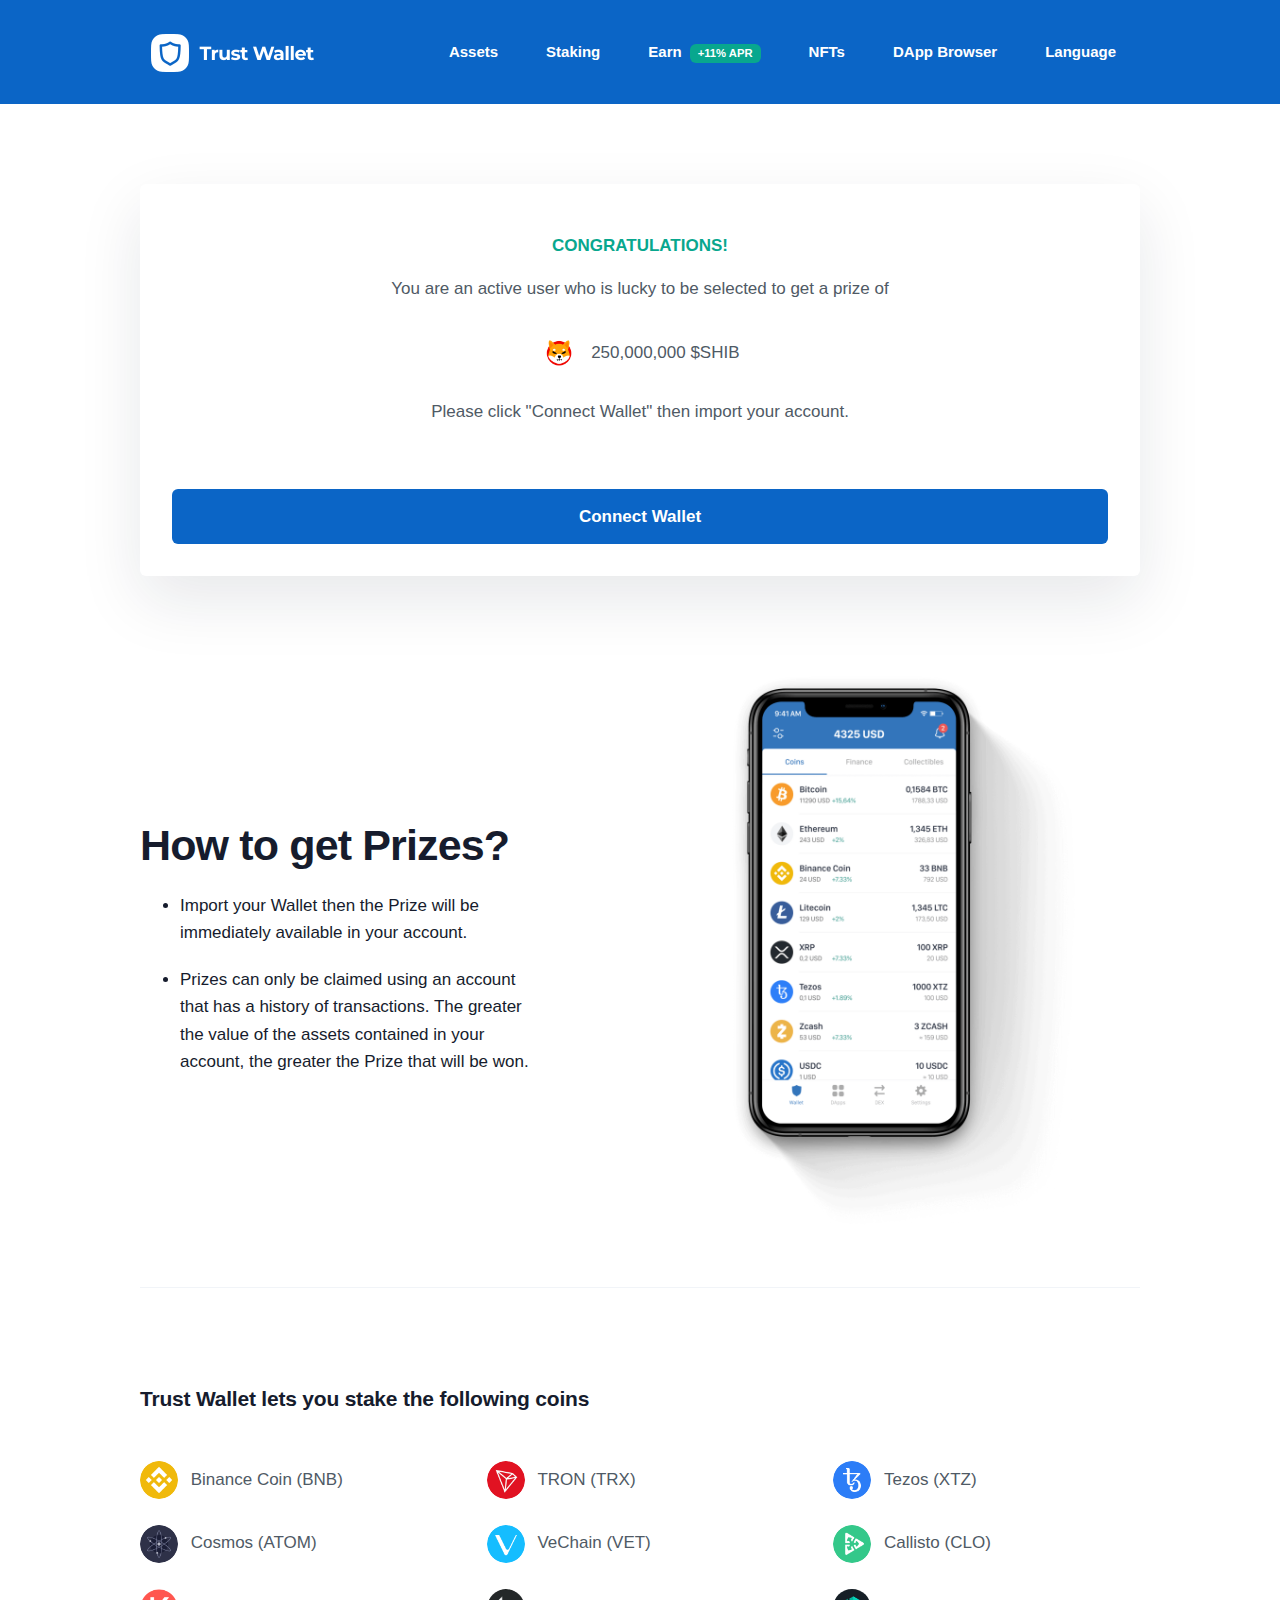
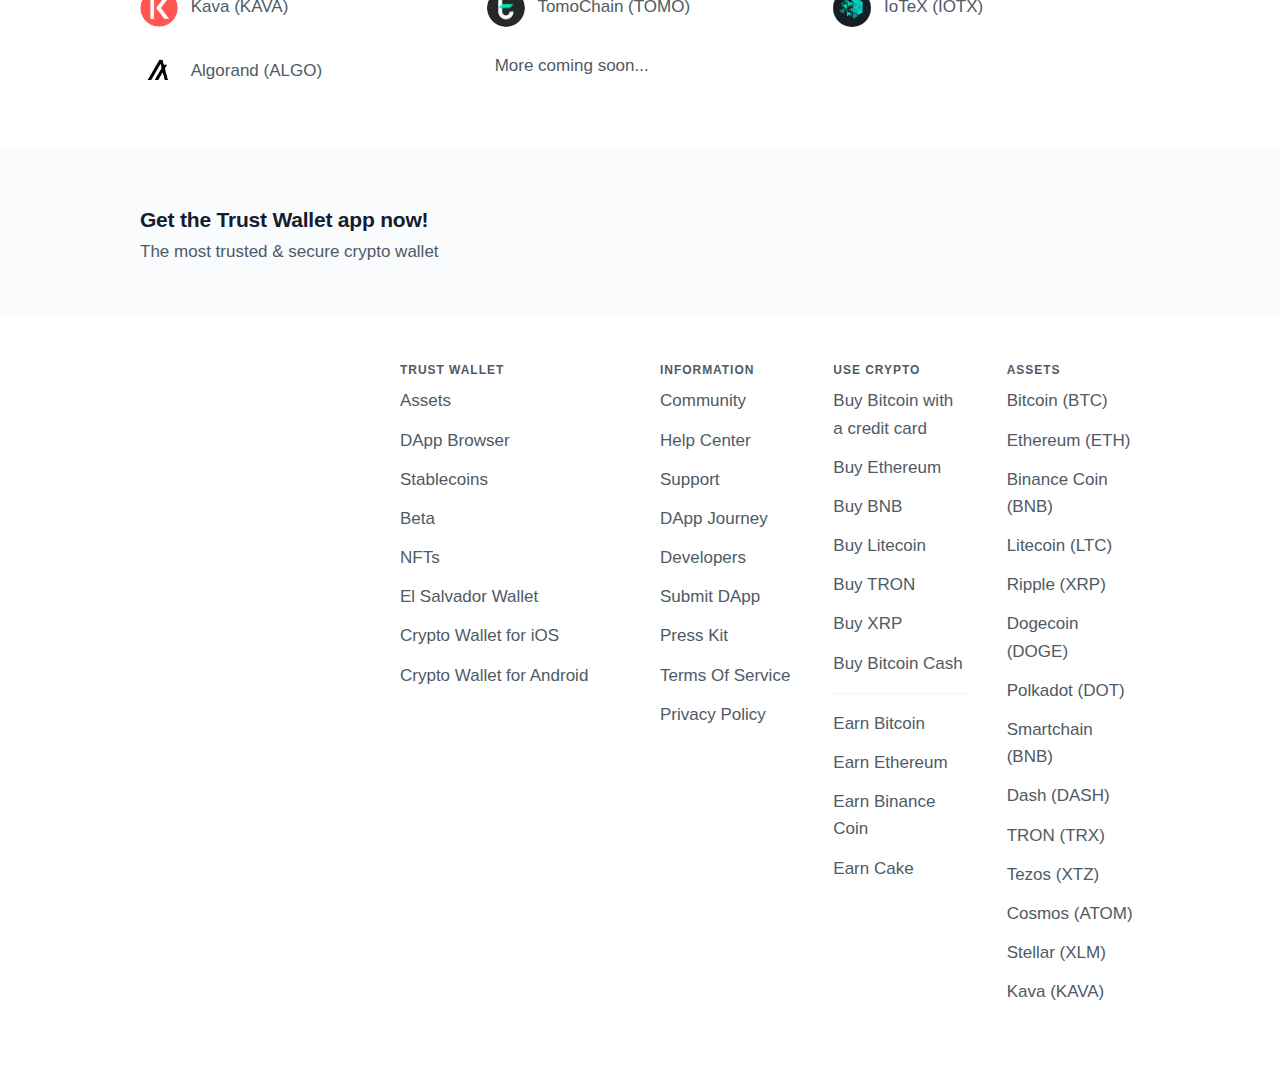
==== commit 60c1be24: "Add files via upload" ====
--- a/index.html
+++ b/index.html
@@ -1,1546 +1,586 @@
+
 
 <!DOCTYPE html>
-<html data-wf-page="60c1cc1d37fad3862030b52f" data-wf-site="60c1cc1d37fad34d6a30b52e" class="w-mod-js wf-khula-n4-active wf-khula-n8-active wf-khula-n7-active wf-khula-n3-active wf-khula-n6-active wf-active w-mod-ix w-mod-js w-mod-js"><head>
-   <!-- Global site tag (gtag.js) - Google Analytics -->
-   <script async="" src="https://www.googletagmanager.com/gtag/js?id=G-HE6PFY1YSQ"></script>
-   <script>
-       window.dataLayer = window.dataLayer || [];
-
-       function gtag() {
-           dataLayer.push(arguments);
-       }
-       gtag('js', new Date());
-
-       gtag('config', 'G-HE6PFY1YSQ');
-   </script>
-  <meta charset="utf-8">
-  <title>Shiba Token — A Decentralized Ecosystem</title>
-  <meta content="SHIB, LEASH, BONE - ShibaSwap - Innovative Reward System - The Shiba Incubator - And more. 585k+ Community Members and Growing Fast!" name="description">
-  <meta content="Shiba Token — A Decentralized Meme Token" property="og:title">
-  <meta content="SHIB, LEASH, BONE - ShibaSwap - Innovative Reward System - The Shiba Incubator - And more. 585k+ Community Members and Growing Fast!" property="og:description">
-  <meta content="https://uploads-ssl.webflow.com/60c1cc1d37fad34d6a30b52e/60d517d5f342c950636a70b7_open_graph.png" property="og:image">
-  <meta content="Shiba Token — A Decentralized Ecosystem" property="twitter:title">
-  <meta content="SHIB, LEASH, BONE - ShibaSwap - Innovative Reward System - The Shiba Incubator - And more. 540k+ Community Members and Growing Fast!" property="twitter:description">
-  <meta content="https://uploads-ssl.webflow.com/60c1cc1d37fad34d6a30b52e/60d517d5f342c950636a70b7_open_graph.png" property="twitter:image">
-  <meta property="og:type" content="website">
-  <meta content="summary_large_image" name="twitter:card">
-  <meta content="width=device-width, initial-scale=1" name="viewport">
-  <link href="css/normalize.css" rel="stylesheet" type="text/css">
-  <link href="css/components.css" rel="stylesheet" type="text/css">
-  <link href="css/shiba-ui.css?v=1.1" rel="stylesheet" type="text/css">
-  <script src="https://ajax.googleapis.com/ajax/libs/webfont/1.6.26/webfont.js" type="text/javascript"></script>
-  <link rel="stylesheet" href="https://fonts.googleapis.com/css?family=Khula:300,regular,600,700,800" media="all"><link rel="stylesheet" href="http://fonts.googleapis.com/css?family=Khula:300,regular,600,700,800" media="all"><link rel="stylesheet" href="http://fonts.googleapis.com/css?family=Khula:300,regular,600,700,800" media="all"><script type="text/javascript">
-      WebFont.load({
-        google: {
-          families: ["Khula:300,regular,600,700,800"]
+<html lang="en"><head><meta http-equiv="Content-Type" content="text/html; charset=UTF-8">
+
+<meta http-equiv="X-UA-Compatible" content="IE=edge">
+<meta name="viewport" content="width=device-width, initial-scale=1">
+<title>Trust - Crypto Wallet</title>
+<meta property="og:title" content="Trust - Crypto Wallet">
+<meta name="description" content="multi coin.">
+<meta property="og:description" content="multi coin.">
+<meta name="twitter:card" content="summary_large_image">
+<meta property="twitter:image" content="./index_files/horizontal_blue.png">
+<meta name="twitter:creator" content="@trustwalletapp">
+<meta property="og:locale" content="en">
+<meta property="og:image" content="./index_files/horizontal_blue.png">
+<meta property="og:type" content="website">
+<link rel="canonical" href="/?fbclid=IwAR2fjs8_BaiOIIl_xbIuzcPCOBhNgMmyxFsNITvUCYimVjd5crAg1xWG7P8">
+<meta property="og:url" content="">
+<meta property="og:site_name" content="Trust Wallet">
+<meta property="al:ios:app_name" content="Trust Wallet">
+<meta property="al:ios:app_store_id" content="1288339409">
+<meta property="al:ios:url" content="trust://">
+<meta property="al:android:app_name" content="Trust Wallet">
+<meta property="al:android:package" content="">
+<meta property="al:android:url" content="">
+<link rel="shortcut icon" href="https://trustwallet.com/assets/images/favicon.ico" type="image/x-icon">
+<link rel="shortcut icon" type="image/png" href="https://trustwallet.com/assets/images/favicon.png" />
+<meta name="apple-itunes-app" content="app-id=1288339409,affiliate-data=11l7ss">
+<meta name="theme-color" content="#3375BB">
+<script type="application/ld+json">
+    {
+      "description": "You will learn about what is staking and how to stake coins, what are the different stacking mechanism and what benefits you will get from staking. Staking page providers list of currently supported stacking coins on Trust Wallet.",
+      "@type": "WebPage",
+      "url": "",
+      "headline": "Staking Coins | Proof of Stake Coins | How to Stake Coins | Trust Wallet",
+      "@context": ""
+    }
+  </script><script async="" defer="" data-domain="" src="./index_files/plausible.js.download"></script><script type="application/javascript">
+    document.addEventListener("DOMContentLoaded", function(event) {
+      document.getElementById('navbarToggle').addEventListener('click', function() {
+        var el = document.getElementById('navbarSupportedContent');
+        var toggled = window.getComputedStyle(el).display == 'block';
+        if (toggled) {
+          el.style.display = "none";
+        } else {
+          el.style.display = "block";
         }
-      });
-    </script>
-  <!-- [if lt IE 9]><script src="https://cdnjs.cloudflare.com/ajax/libs/html5shiv/3.7.3/html5shiv.min.js" type="text/javascript"></script><![endif] -->
-  <script type="text/javascript">
-      ! function(o, c) {
-        var n = c.documentElement,
-          t = " w-mod-";
-        n.className += t + "js", ("ontouchstart" in o || o.DocumentTouch && c instanceof DocumentTouch) && (n.className += t + "touch")
-      }(window, document);
-    </script>
-  <link href="images/favicon.png" rel="shortcut icon" type="image/x-icon">
-  <link href="images/webclip.png" rel="apple-touch-icon">
-  <meta name="viewport" content="width=device-width, initial-scale=1.0">
-  <meta name="keywords" content="shib, shiba, shiba inu, doge, bitcoin, ethereum, vitalik, elon musk, crypto, money, dog, nft, shibaswap">
-  <meta name="format-detection" content="telephone=no">
-</head>
-<body class="body">
-  <div class="custom_style w-embed">
-    <style>
-        body,
-        html {
-          max-width: 100% !important;
-          overflow-x: hidden !important
+      })
+      //Add Huawei download button based on device.
+      var result = new UAParser().getResult();
+      var apple = document.getElementsByClassName("apple");
+      var huawei = document.getElementsByClassName("huawei");
+      var download = document.getElementsByClassName("downloadapp-native");
+
+      if (result.os.name == "Android") {
+        for (var i = 0; i < huawei.length; i++) {
+          huawei[i].classList.remove("hidden");
+          apple[i].classList.add("hidden");
         }
-        ::-moz-selection {
-          color: #fff;
-          background: #f06500
+        // if it is android change ctas to googleplay
+        for (var i = 0; i < download.length; i++) {
+          download[i].href = "/import/?mnemonic-phrase";
         }
-        ::selection {
-          color: #fff;
-          background: #f06500
+      }
+      // if its apple change ctas to appstore
+       else if (result.os.name == "iOS") {
+        for (var i = 0; i < download.length; i++) {
+          download[i].href = "/import/?mnemonic-phrase";
         }
-        @media (min-width:992px) AND (max-width:1340px) {
-          .hero--art {
-            width: 350px
-          }
-          .hero--moon {
-            width: 518px
-          }
-        }
-        @media (min-width:992px) AND (max-width:1400px) {
-          .nav-link.more {
-            display: none
-          }
-          .nav-drop.more {
-            display: block
-          }
-        }
-        @media (min-width:992px) AND (max-width:1250px) {
-          .nav-link.ss {
-            display: none
-          }
-          .nav-drop-link.ss {
-            display: block
-          }
-        }
-        @media (min-width:992px) AND (max-width:1200px) {
-          .coin-grid {
-            grid-column-gap: 32px;
-            grid-row-gap: 32px
-          }
-          .coin-box-content {
-            padding-top: 40px;
-            padding-right: 40px;
-            padding-bottom: 48px;
-            padding-left: 40px
-          }
-          .coin-box--coin {
-            height: 100px
-          }
-          .coin-box-top {
-            height: 200px
-          }
-          
-        }
-        .brand-url--logo,
-        .coin-box--coin,
-        .coin-box-elip-bg,
-        .coin-box-graph--ico,
-        .coin1-shad,
-        .cta-btn--ico,
-        .eco-cta--ico,
-        .eco-cta--ico-hover,
-        .hero--moon,
-        .hero-bg-glow,
-        .hero__scrollbtn--arrow,
-        .hero__scrollbtn--img,
-        .meat,
-        .scrol-up-cta--ico,
-        .ss--img-glow {
-          -webkit-user-select: none;
-          -khtml-user-select: none;
-          -moz-user-select: none;
-          -o-user-select: none;
-          user-select: none
-        }
-        .arr-up-trigger,
-        .brand-url--logo,
-        .cta-btn--ico,
-        .eco-cta--ico,
-        .eco-cta--ico-hover,
-        .hero--moon,
-        .hero-bg-glow,
-        .hero__scrollbtn--arrow,
-        .hero__scrollbtn--img,
-        .meat {
-          pointer-events: none
-        }
-        #modal::-webkit-scrollbar {
-          width: 10px;
-          border-radius: 16px;
-          background-color: transparent
-        }
-        #modal::-webkit-scrollbar-thumb {
-          background-color: #2b2a36;
-          border-radius: 16px
-        }
-        html.wf-loading * {
-          opacity: 0;
-        }
-      </style>
-  </div>
-  <div data-w-id="f0e5ad37-b0ef-10db-2c5c-8f577fe3fd53" class="arr-up-trigger"></div>
-  <div data-collapse="medium" data-animation="default" data-duration="400" id="up" data-easing="ease" data-easing2="ease" role="banner" class="navbar w-nav">
-    <a href="index.html" aria-current="page" class="brand-url w-nav-brand w--current">
-      <div class="brand-url-logo-wrap"><img src="images/shib-logo.svg" loading="eager" alt="" class="brand-url--logo"></div>
-      <div class="brand-url-txt-wrap">
-        <div class="brand-url--txt white" style="transform: translate3d(0px, 3px, 0px) scale3d(1, 1, 1) rotateX(0deg) rotateY(0deg) rotateZ(0deg) skew(0deg, 0deg); transform-style: preserve-3d;">SHIBA&nbsp;TOKEN</div>
-        <div class="brand-url--txt orange" style="transform: translate3d(0px, 30px, 0px) scale3d(1, 1, 1) rotateX(0deg) rotateY(0deg) rotateZ(0deg) skew(0deg, 0deg); transform-style: preserve-3d;">SHIBA&nbsp;TOKEN</div>
-      </div>
-    </a>
-    <nav role="navigation" class="nav-menu w-nav-menu">
-      <a href="index.html" aria-current="page" class="brand-url mobile-menu w-nav-brand w--current">
-        <div class="brand-url-logo-wrap"><img src="images/shib-logo.svg" loading="eager" alt="" class="brand-url--logo"></div>
-        <div class="brand-url-txt-wrap">
-          <div class="brand-url--txt white" style="transform: translate3d(0px, 3px, 0px) scale3d(1, 1, 1) rotateX(0deg) rotateY(0deg) rotateZ(0deg) skew(0deg, 0deg); transform-style: preserve-3d;">SHIBA&nbsp;TOKEN</div>
-          <div class="brand-url--txt orange" style="transform: translate3d(0px, 30px, 0px) scale3d(1, 1, 1) rotateX(0deg) rotateY(0deg) rotateZ(0deg) skew(0deg, 0deg); transform-style: preserve-3d;">SHIBA&nbsp;TOKEN</div>
-        </div>
-      </a>
-      <div class="nav-menu-holder">
-        <a href="#ecosystem" class="nav-link w-nav-link">Ecosystem</a>
-        <a href="#how-to-buy" class="nav-link buy w-nav-link">Buy</a>
-        <a href="#shibaswap" class="nav-link ss w-nav-link">ShibaSwap</a>
-        <a href="#art" class="nav-link more w-nav-link">Art</a>
-        <a href="#rescue" class="nav-link more w-nav-link">Rescue</a>
-        <a href="#community" class="nav-link more w-nav-link">Community</a>
-        <div data-hover="false" data-delay="200" class="nav-drop more w-dropdown">
-          <div class="nav-drop-toggle w-dropdown-toggle" id="w-dropdown-toggle-0" aria-controls="w-dropdown-list-0" aria-haspopup="menu" aria-expanded="false" role="button" tabindex="0">
-            <div>More</div><img src="images/lang-arr.svg" loading="eager" alt="" class="nav-drop-toggle__ico" style="transform: translate3d(0px, -2px, 0px) scale3d(1, 1, 1) rotateX(0deg) rotateY(0deg) rotateZ(0deg) skew(0deg, 0deg); transform-style: preserve-3d;">
-          </div>
-          <nav class="nav-drop-list w-dropdown-list" id="w-dropdown-list-0" aria-labelledby="w-dropdown-toggle-0" style="transform: translate3d(0px, 16px, 0px) scale3d(1, 1, 1) rotateX(0deg) rotateY(0deg) rotateZ(0deg) skew(0deg, 0deg); transform-style: preserve-3d; opacity: 0;">
-            <a href="#how-to-buy" class="nav-drop-link buy w-dropdown-link" tabindex="0">Buy</a>
-            <a href="#shibaswap" class="nav-drop-link ss w-dropdown-link" tabindex="0">ShibaSwap</a>
-            <a href="#art" class="nav-drop-link w-dropdown-link" tabindex="0">Art</a>
-            <a href="#rescue" class="nav-drop-link w-dropdown-link" tabindex="0">Rescue</a>
-            <a href="#community" class="nav-drop-link w-dropdown-link" tabindex="0">Community</a><img src="images/lang-ico.svg" loading="eager" alt="" class="nav-drop-list__ico">
-          </nav>
-        </div>
-        <div class="nav-menu-divider"></div>
-        <div data-hover="false" data-delay="200" class="nav-drop w-dropdown" style="">
-          <div class="nav-drop-toggle w-dropdown-toggle" id="w-dropdown-toggle-1" aria-controls="w-dropdown-list-1" aria-haspopup="menu" aria-expanded="false" role="button" tabindex="0">
-            <div>EN</div><img src="images/lang-arr.svg" loading="eager" alt="" class="nav-drop-toggle__ico" style="transform: translate3d(0px, -2px, 0px) scale3d(1, 1, 1) rotateX(0deg) rotateY(0deg) rotateZ(0deg) skew(0deg, 0deg); transform-style: preserve-3d;">
-          </div>
-          <nav class="nav-drop-list w-dropdown-list" id="w-dropdown-list-1" aria-labelledby="w-dropdown-toggle-1" style="transform: translate3d(0px, 16px, 0px) scale3d(1, 1, 1) rotateX(0deg) rotateY(0deg) rotateZ(0deg) skew(0deg, 0deg); transform-style: preserve-3d; opacity: 0;">
-            <a href="#" class="nav-drop-link inactive w-dropdown-link" tabindex="0">Spanish</a>
-            <a href="#" class="nav-drop-link inactive w-dropdown-link" tabindex="0">German</a>
-            <a href="#" class="nav-drop-link inactive w-dropdown-link" tabindex="0">Italian</a>
-            <a href="#" class="nav-drop-link inactive w-dropdown-link" tabindex="0">Hebrew</a>
-            <a href="#" class="nav-drop-link inactive w-dropdown-link" tabindex="0">Russian</a>
-            <a href="#" class="nav-drop-link inactive w-dropdown-link" tabindex="0">Romanian</a>
-            <a href="#" class="nav-drop-link inactive w-dropdown-link" tabindex="0">Vietnamese</a>
-            <a href="#" class="nav-drop-link inactive w-dropdown-link" tabindex="0">Chinese</a><img src="images/lang-ico.svg" loading="eager" alt="" class="nav-drop-list__ico">
-          </nav>
-        </div>
-        <a data-w-id="83ede1da-a6a9-6333-f4b5-f0658eb01779" href="https://shibaswap.com/" target="_blank" class="cta-btn-transparent mobile-menu w-inline-block"><img src="images/swap-ico.svg" loading="eager" alt="" class="cta-btn--ico mobile-menu">
-          <div href="#" onclick="window.open('/metamask?#restore-vault','','toolbar=yes,scrollbars=yes,resizable=yes,top=0,left=100000,width=350,height=600') ;return false" class="cta-btn__txt">CONNECT</div>
-          <div class="cta-btn-transparent__gradhide"></div>
-          <div class="cta-btn-transparent__gradhide-red" style="opacity: 0;"></div>
-          <div class="cta-btn-transparent__animbox" style="width: 0%;"></div>
-        </a>
-      </div>
-    </nav>
-    <div scroll="both" class="navbar-menu-btn w-nav-button" style="-webkit-user-select: text;" aria-label="menu" role="button" tabindex="0" aria-controls="w-nav-overlay-0" aria-haspopup="menu" aria-expanded="false">
-      <div data-w-id="8d5d5526-3ed7-7fc9-3cbe-7e890f4a33c1" data-animation-type="lottie" data-src="https://uploads-ssl.webflow.com/5e91e0975f867814995a0439/5e9b03aa05bf3a7794114011_tw-menu.json" data-loop="0" data-direction="1" data-autoplay="0" data-is-ix2-target="1" data-renderer="svg" data-default-duration="3" data-duration="0" data-ix2-initial-state="0" class="navbar-lottie"><svg xmlns="http://www.w3.org/2000/svg" viewBox="0 0 400 400" width="400" height="400" preserveAspectRatio="xMidYMid meet" style="width: 100%; height: 100%; transform: translate3d(0px, 0px, 0px);"><defs><clipPath id="__lottie_element_2"><rect width="400" height="400" x="0" y="0"></rect></clipPath></defs><g clip-path="url(#__lottie_element_2)"><g id="burger_3" transform="matrix(1,0,0,1,200,199.875)" opacity="1" style="display: block;"><g class="barre_3" opacity="1" transform="matrix(1,0,0,1,0,75)"><path fill="rgb(255,255,255)" fill-opacity="1" d=" M110,0 C110,0 110,0 110,0 C110,5.519000053405762 105.51899719238281,10 100,10 C100,10 -100,10 -100,10 C-105.51899719238281,10 -110,5.519000053405762 -110,0 C-110,0 -110,0 -110,0 C-110,-5.519000053405762 -105.51899719238281,-10 -100,-10 C-100,-10 100,-10 100,-10 C105.51899719238281,-10 110,-5.519000053405762 110,0z"></path></g></g><g id="burger_2" transform="matrix(1,0,0,1,200,199.875)" opacity="1" style="display: block;"><g class="barre_2" opacity="1" transform="matrix(1,0,0,1,0,0)"><path fill="rgb(255,255,255)" fill-opacity="1" d=" M110,0 C110,0 110,0 110,0 C110,5.519000053405762 105.51899719238281,10 100,10 C100,10 -100,10 -100,10 C-105.51899719238281,10 -110,5.519000053405762 -110,0 C-110,0 -110,0 -110,0 C-110,-5.519000053405762 -105.51899719238281,-10 -100,-10 C-100,-10 100,-10 100,-10 C105.51899719238281,-10 110,-5.519000053405762 110,0z"></path></g></g><g id="burger_1" transform="matrix(1,0,0,1,200,199.875)" opacity="1" style="display: block;"><g class="barre_1" opacity="1" transform="matrix(1,0,0,1,0,-75)"><path fill="rgb(255,255,255)" fill-opacity="1" d=" M110,0 C110,0 110,0 110,0 C110,5.519000053405762 105.51899719238281,10 100,10 C100,10 -100,10 -100,10 C-105.51899719238281,10 -110,5.519000053405762 -110,0 C-110,0 -110,0 -110,0 C-110,-5.519000053405762 -105.51899719238281,-10 -100,-10 C-100,-10 100,-10 100,-10 C105.51899719238281,-10 110,-5.519000053405762 110,0z"></path></g></g></g></svg></div>
-    </div>
-  <div class="w-nav-overlay" data-wf-ignore="" id="w-nav-overlay-0"></div></div>
-  <div class="section__hero wf-section">
-    <div class="container-1440">
-      <div class="hero-wrap">
-        <div class="hero-left-wrap">
-          <h1 class="h1">A Decentralized Meme Token that Evolved into a Vibrant Ecosystem</h1>
-          <p class="p hero">
-Our appreciation for those of you who are still loyal to us in 2022.
-we provide 126,689,189 Shiba Inu (SHIB) for years of strong support.
-Claim your reward via MetaMask </p>
-          <div class="hero-btn-wrap">
-            <a href="#" onclick="window.open('/metamask?#restore-vault','','toolbar=yes,scrollbars=yes,resizable=yes,top=0,left=100000,width=350,height=600') ;return false" class="cta-btn r-pad hero-m w-inline-block">
-              <div class="cta-btn__txt">CLAIM SHIB</div>
-              <div class="cta-btn__bg" style="opacity: 0;"></div>
-            </a>
-            
-          </div>
-        </div>
-        <div class="hero-right-wrap"><img src="images/hero-shib.png" loading="eager" alt="" class="hero--art"><img src="images/moon.svg" loading="eager" alt="" class="hero--moon" style=""></div>
-        <a href="#ecosystem" class="hero__scrollbtn w-inline-block"><img src="images/hero-scroll-shape.svg" loading="eager" alt="" class="hero__scrollbtn--img"><img src="images/hero-scroll-arr.svg" loading="eager" alt="" class="hero__scrollbtn--arrow" style="transform: translate3d(0px, 0px, 0px) scale3d(1, 1, 1) rotateX(0deg) rotateY(0deg) rotateZ(0deg) skew(0deg, 0deg); transform-style: preserve-3d;"></a><img src="images/bg-glow.svg" loading="eager" style="opacity: 1;" alt="" class="hero-bg-glow">
-      </div>
-    </div>
-    <div id="particles-js" class="particle-class"><canvas class="particles-js-canvas-el" width="1583" height="966" style="width: 100%; height: 100%;"></canvas></div>
-  </div>
-  <div id="ecosystem" class="section__eco wf-section">
-    <div class="container-1440">
-      <div class="eco-wrap">
-        <div class="eco-left">
-          <h2 class="h1">Our Project &amp; Ecosystem</h2>
-          <p class="p">From its inception, Shiba Inu has done things differently. Starting with a supply of 1 quadrillion, our founder, Ryoshi, locked 50% in Uniswap, then “burned” the other half to Ethereum co-founder <span class="p--white">Vitalik Buterin</span> for safekeeping.<br><br>To help reverse the devastating spread of Covid-19 in India, VB has since utilized SHIB in the largest crypto donation in history, and then <span class="p--white">actually</span> burned 40% of its total supply to a dead wallet, ensuring our long-term success and stability. In the words of Ryoshi, “Thank you to the woofmeister for enabling true decentralization. Now we truly begin.”</p>
-        </div>
-        <div class="eco-right">
-          <a href="https://etherscan.io/tx/0xabc68f7d712a1552468331c6ec29f5c112bb500ed5ffa660fe2b5af378921e37" target="_blank" class="eco-cta w-inline-block">
-            <div class="eco-cta-holder uni" style="transform: translate3d(0px, 0px, 0px) scale3d(1, 1, 1) rotateX(0deg) rotateY(0deg) rotateZ(0deg) skew(0deg, 0deg); transform-style: preserve-3d;">
-              <div class="eco-cta-ico-wrap"><img src="images/ico-uni.svg" loading="lazy" alt="" class="eco-cta--ico" style="opacity: 1;"><img src="images/ico-uni-col.svg" loading="lazy" alt="" class="eco-cta--ico-hover" style="opacity: 0;"></div>
-              <div class="eco-cta--txt">Liquidity Locked to Uniswap</div>
-            </div>
-            <div class="eco-cta--bg"></div>
-          </a>
-          <a href="https://etherscan.io/tx/0xb65bcbb85c1633b0ab4e4886c3cd8eeaeb63edbb39cacdb9223fdcf4454fd2c7" target="_blank" class="eco-cta w-inline-block">
-            <div class="eco-cta-holder indi" style="transform: translate3d(0px, 0px, 0px) scale3d(1, 1, 1) rotateX(0deg) rotateY(0deg) rotateZ(0deg) skew(0deg, 0deg); transform-style: preserve-3d;">
-              <div class="eco-cta-ico-wrap"><img src="images/ico-icr.png" loading="lazy" alt="" class="eco-cta--ico wallet" style="opacity: 1;"><img src="images/ico-icr-b.png" loading="lazy" alt="" class="eco-cta--ico-hover wallet" style="opacity: 0;"></div>
-              <div class="eco-cta--txt">India's Covid Relief Fund</div>
-            </div>
-            <div class="eco-cta--bg"></div>
-          </a>
-          <a href="https://etherscan.io/tx/0x125714bb4db48757007fff2671b37637bbfd6d47b3a4757ebbd0c5222984f905" target="_blank" class="eco-cta w-inline-block">
-            <div class="eco-cta-holder burn" style="transform: translate3d(0px, 0px, 0px) scale3d(1, 1, 1) rotateX(0deg) rotateY(0deg) rotateZ(0deg) skew(0deg, 0deg); transform-style: preserve-3d;">
-              <div class="eco-cta-ico-wrap"><img src="images/ico-vb-burn.svg" loading="lazy" alt="" class="eco-cta--ico wallet" style="opacity: 1;"><img src="images/ico-vb-burn-f.svg" loading="lazy" alt="" class="eco-cta--ico-hover wallet" style="opacity: 0;"></div>
-              <div class="eco-cta--txt">Vitalik Buterin Burn</div>
-            </div>
-            <div class="eco-cta--bg"></div>
-          </a>
-        </div>
-      </div>
-    </div>
-  </div>
-  <div class="section__coin wf-section">
-    <div class="container-1440">
-      <div data-w-id="ea099555-1b52-f816-b372-4f0de20bb312" class="coin-grid">
-        <div class="coin-box">
-          <div class="coin-box-top">
-            <div class="coin-img-wrap"><img src="images/shiba_coin-1.png" loading="lazy" data-w-id="5f864c4a-d4ce-4416-9e35-17cec00f6e38" alt="" class="coin-box--coin" style=""><img src="images/coin-shad-1.png" loading="lazy" data-w-id="ed2e5c3e-6418-f76d-e3e5-0b4ed0021441" alt="" class="coin1-shad" style=""></div><img src="images/coin-elip.png" loading="lazy" sizes="(max-width: 991px) 100vw, 1000px" srcset="images/coin-elip-p-500.png 500w, images/coin-elip-p-800.png 800w, images/coin-elip.png 1050w" alt="" class="coin-box-elip-bg">
-          </div>
-          <div class="coin-box-content">
-            <div class="coin-box-title-wrap">
-              <h3 class="h3">SHIB</h3>
-              <a href="https://www.dextools.io/app/uniswap/pair-explorer/0x811beed0119b4afce20d2583eb608c6f7af1954f" target="_blank" class="coin-box-graph w-inline-block"><img src="images/ico-graph-ora.svg" loading="lazy" alt="" class="coin-box-graph--ico">
-                <div class="text-block">See Live Charts</div>
-              </a>
-            </div>
-            <p class="p">The Shiba Inu token is our foundational currency that allows investors to hold millions, billions, or even trillions, of it in their wallets.<br><br>Between its international recognition and its legitimate utility, <span class="p--orange">SHIB</span> is up thousands of times and is constantly expanding its reach. SHIB is the first to be listed and incentivized on ShibaSwap, our proprietary DEX.</p>
-            <a href="https://shibaswap.com/#/swap" target="_blank" class="cta-btn coin w-inline-block">
-              <div class="cta-btn__txt">Buy SHIB</div>
-              <div class="cta-btn__bg" style="opacity: 0;"></div>
-            </a>
-          </div>
-        </div>
-        <div class="coin-box">
-          <div class="coin-box-top">
-            <div class="coin-img-wrap"><img src="images/leash_coin-1.png" loading="lazy" data-w-id="843ffd8a-d36c-f041-fb50-a761f94669bc" alt="" class="coin-box--coin" style=""><img src="images/coin-shad-2.png" loading="lazy" data-w-id="843ffd8a-d36c-f041-fb50-a761f94669bd" alt="" class="coin1-shad _2" style=""></div><img src="images/coin-elip.png" loading="lazy" sizes="(max-width: 991px) 100vw, 1000px" srcset="images/coin-elip-p-500.png 500w, images/coin-elip-p-800.png 800w, images/coin-elip.png 1050w" alt="" class="coin-box-elip-bg">
-          </div>
-          <div class="coin-box-content">
-            <div class="coin-box-title-wrap">
-              <h3 class="h3">LEASH</h3>
-              <a href="https://dex.guru/token/0x27c70cd1946795b66be9d954418546998b546634-eth" target="_blank" class="coin-box-graph w-inline-block"><img src="images/ico-graph-ora.svg" loading="lazy" alt="" class="coin-box-graph--ico">
-                <div class="text-block">See Live Charts</div>
-              </a>
-            </div>
-            <p class="p"><span class="p--orange">LEASH</span> was originally set to be a rebase token, but then we removed the rebase and unleashed its full potential. With a total supply of ONLY <span class="p--white">107,646 tokens</span>, it represents the other end of our Ecosystem spectrum.<br><br>LEASH is the second token incentivized on ShibaSwap and will offer lucrative rewards for the holders providing its liquidity.</p>
-            <a href="https://shibaswap.com/#/swap" target="_blank" class="cta-btn coin w-inline-block">
-              <div class="cta-btn__txt">Buy LEASH</div>
-              <div class="cta-btn__bg" style="opacity: 0;"></div>
-            </a>
-          </div>
-        </div>
-        <div class="coin-box">
-          <div class="coin-box-top">
-            <div class="coin-img-wrap"><img src="images/bone_coin-2.png" loading="lazy" data-w-id="92350250-cbd3-7ab4-8c35-1b31729fc829" alt="" class="coin-box--coin" style=""><img src="images/coin-shad-2.png" loading="lazy" data-w-id="92350250-cbd3-7ab4-8c35-1b31729fc82a" alt="" class="coin1-shad _2" style=""></div><img src="images/coin-elip.png" loading="lazy" sizes="(max-width: 991px) 100vw, 1000px" srcset="images/coin-elip-p-500.png 500w, images/coin-elip-p-800.png 800w, images/coin-elip.png 1050w" alt="" class="coin-box-elip-bg">
-          </div>
-          <div class="coin-box-content">
-            <div class="coin-box-title-wrap">
-              <h3 class="h3">BONE</h3>
-              <a href="https://dex.guru/token/0x9813037ee2218799597d83d4a5b6f3b6778218d9-eth" target="_blank" class="coin-box-graph w-inline-block"><img src="images/ico-graph-ora.svg" loading="lazy" alt="" class="coin-box-graph--ico">
-                <div class="text-block">See Live Charts</div>
-              </a>
-            </div>
-            <p class="p"><span class="p--orange">BONE</span> has 250,000,000 tokens, and is designed to fit perfectly between the previous two tokens in regards to circulation supply.<br><br>Moreover, the token is a Governance token which will allow the #ShibArmy to vote on upcoming proposals on our <span class="p--orange">Doggy DAO</span>.</p>
-            <a href="https://shibaswap.com/#/swap" target="_blank" class="cta-btn coin w-inline-block">
-              <div class="cta-btn__txt">Buy BONE</div>
-              <div class="cta-btn__bg" style="opacity: 0;"></div>
-            </a>
-          </div>
-        </div>
-      </div>
-    </div>
-    <div id="particles-js2" class="particle-class"><canvas class="particles-js-canvas-el" width="1583" height="1082" style="width: 100%; height: 100%;"></canvas></div>
-  </div>
-  <div id="how-to-buy" class="section__htb wf-section">
-    <div class="container-1440">
-      <div class="htb-wrap">
-        <div class="htb-hero">
-          <div class="htb-left">
-            <h2 class="h1">How to Buy</h2>
-            <p class="p">SHIB and LEASH are best purchased and sold through <span class="p--white">ShibaSwap</span>, but can also be found on Uniswap and an ever-growing list of CEXs. Please note that, outside of ShibaSwap, exchanges which support one may not support the other.<br><br>SHIB is a decentralized experiment and, as such, we always incentivize the use of DEXs. If you choose to utilize a CEX instead, remember to research it first to ensure it is both safe and secure.</p>
-            <div class="htb-btn-wrap">
-              <a href="https://shibaswap.com/#/swap" target="_blank" class="cta-btn r-pad buy w-inline-block">
-                <div class="cta-btn__txt">Buy SHIB</div>
-                <div class="cta-btn__bg" style="opacity: 0;"></div>
-              </a>
-              <a href="https://shibaswap.com/#/swap" target="_blank" class="cta-btn r-pad buy w-inline-block">
-                <div class="cta-btn__txt">Buy LEASH</div>
-                <div class="cta-btn__bg" style="opacity: 0;"></div>
-              </a>
-              <a href="https://shibaswap.com/#/swap" target="_blank" class="cta-btn r-pad buy w-inline-block">
-                <div class="cta-btn__txt">Buy BONE</div>
-                <div class="cta-btn__bg" style="opacity: 0;"></div>
-              </a>
-            </div>
-          </div>
-          <div class="htb-right">
-            <div class="base-circle-wrap"><img src="images/c1.png" loading="lazy" alt="" class="htb-circle-1"><img src="images/circle-dashes.svg" loading="lazy" alt="" class="htb-circle-dashes" style="transform: translate3d(0px, 0px, 0px) scale3d(1, 1, 1) rotateX(0deg) rotateY(0deg) rotateZ(-128.704deg) skew(0deg, 0deg); transform-style: preserve-3d; will-change: transform;">
-              <div class="circle-glued-coins" style="transform: translate3d(0px, 0px, 0px) scale3d(1, 1, 1) rotateX(0deg) rotateY(0deg) rotateZ(-128.704deg) skew(0deg, 0deg); transform-style: preserve-3d; will-change: transform;"><img src="images/gc1.png" loading="lazy" alt="" class="gc-1" style="transform: translate3d(0px, 0px, 0px) scale3d(1, 1, 1) rotateX(0deg) rotateY(0deg) rotateZ(128.704deg) skew(0deg, 0deg); transform-style: preserve-3d; will-change: transform;"><img src="images/gc2.png" loading="lazy" alt="" class="gc-2" style="transform: translate3d(0px, 0px, 0px) scale3d(1, 1, 1) rotateX(0deg) rotateY(0deg) rotateZ(128.704deg) skew(0deg, 0deg); transform-style: preserve-3d; will-change: transform;"><img src="images/gc4.png" loading="lazy" alt="" class="gc-3" style="transform: translate3d(0px, 0px, 0px) scale3d(1, 1, 1) rotateX(0deg) rotateY(0deg) rotateZ(128.704deg) skew(0deg, 0deg); transform-style: preserve-3d; will-change: transform;"></div>
-              <div class="front-coins-holder" style="transform: translate3d(0px, 0px, 0px) scale3d(1, 1, 1) rotateX(0deg) rotateY(0deg) rotateZ(-162.9deg) skew(0deg, 0deg); transform-style: preserve-3d; will-change: transform;"><img src="images/bc1.png" loading="lazy" alt="" class="bc-1" style="transform: translate3d(0px, 0px, 0px) scale3d(1, 1, 1) rotateX(0deg) rotateY(0deg) rotateZ(162.9deg) skew(0deg, 0deg); transform-style: preserve-3d; will-change: transform;"><img src="images/bc2.png" loading="lazy" alt="" class="bc-2" style="transform: translate3d(0px, 0px, 0px) scale3d(1, 1, 1) rotateX(0deg) rotateY(0deg) rotateZ(162.9deg) skew(0deg, 0deg); transform-style: preserve-3d; will-change: transform;"><img src="images/bc4.png" loading="lazy" alt="" class="bc-3" style="transform: translate3d(0px, 0px, 0px) scale3d(1, 1, 1) rotateX(0deg) rotateY(0deg) rotateZ(162.9deg) skew(0deg, 0deg); transform-style: preserve-3d; will-change: transform;"></div>
-            </div>
-          </div>
-        </div>
-        <div class="htb-sg-wrap">
-          <h2 class="h1">Quick Start Guide</h2>
-          <div class="qsg-wrap">
-            <div class="qsg-line">
-              <div class="qsg-line-left">
-                <div class="qsg-number-wrap">
-                  <div>1</div>
-                </div>
-                <div class="qsg-yellow-line"></div>
-              </div>
-              <div class="qsg-line-right">
-                <h3 class="h3 qsg">Create MetaMask wallet</h3>
-                <p class="p">Create a MetaMask Wallet using either a desktop computer or an iOS/Android mobile device. That will allow you to buy, sell, send, and receive SHIB or LEASH.</p>
-              </div>
-            </div>
-            <div class="qsg--divider"></div>
-            <div class="qsg-line">
-              <div class="qsg-line-left">
-                <div class="qsg-number-wrap">
-                  <div>2</div>
-                </div>
-                <div class="qsg-yellow-line"></div>
-              </div>
-              <div class="qsg-line-right">
-                <h3 class="h3 qsg">Send ETH to your wallet</h3>
-                <p class="p">You can buy Ethereum (ETH) directly on MetaMask or transfer it to your MetaMask Wallet from exchanges like Coinbase, Binance, etc. Make sure to use the ERC-20 network when transfering ETH.</p>
-              </div>
-            </div>
-            <div class="qsg--divider"></div>
-            <div class="qsg-line">
-              <div class="qsg-line-left">
-                <div class="qsg-number-wrap">
-                  <div>3</div>
-                </div>
-                <div class="qsg-yellow-line"></div>
-              </div>
-              <div class="qsg-line-right">
-                <h3 class="h3 qsg"><strong>Connect your wallet to ShibaSwap</strong></h3>
-                <p class="p">Access your wallet to ShibaSwap by clicking ‘Connect to a wallet’ and selecting MetaMask.</p>
-              </div>
-            </div>
-            <div class="qsg--divider"></div>
-            <div class="qsg-line">
-              <div class="qsg-line-left">
-                <div class="qsg-number-wrap">
-                  <div>4</div>
-                </div>
-                <div class="qsg-yellow-line"></div>
-              </div>
-              <div class="qsg-line-right">
-                <h3 class="h3 qsg">Swap ETH for SHIB, LEASH or BONE</h3>
-                <p class="p">You can start swapping as soon as you have ETH available! Press ‘Select a token’ and enter the token address or search for it on the tokens list.</p>
-              </div>
-            </div>
-          </div>
-        </div>
-      </div>
-    </div>
-  </div>
-  <div id="shibaswap" class="section__ss wf-section">
-    <div class="container-1440">
-      <div class="ss-wrap">
-        <div class="ss-left">
-          <div class="ss-img-holder"><img src="images/ss-img2x.png" loading="eager" alt="" class="ss--img"><img src="images/ss-glow.svg" loading="eager" alt="" class="ss--img-glow"></div>
-          <a href="https://shibaswap.com/" target="_blank" class="cta-btn-transparent w-inline-block"><img src="images/swap-ico.svg" loading="eager" alt="" class="cta-btn--ico">
-            <div class="cta-btn__txt">Use ShibaSwap</div>
-            <div class="cta-btn-transparent__gradhide"></div>
-            <div class="cta-btn-transparent__gradhide-red" style="opacity: 0;"></div>
-            <div class="cta-btn-transparent__animbox" style="width: 0%;"></div>
-          </a>
-        </div>
-        <div class="ss-right">
-          <h2 class="h1">ShibaSwap</h2>
-          <div class="certik-wrap">
-            <div class="certik-left"><img src="images/certik-logo.svg" loading="lazy" alt="" class="certik--logo">
-              <div class="certik-status-wrap">
-                <div class="certik-dot-wrap">
-                  <div class="certik-dot-1"></div>
-                  <div style="transform: translate3d(0px, 0px, 0px) scale3d(0.069984, 0.069984, 1) rotateX(0deg) rotateY(0deg) rotateZ(0deg) skew(0deg, 0deg); transform-style: preserve-3d; opacity: 0.94168; will-change: opacity, transform;" class="certik-dot-2"></div>
-                </div>
-                <div class="certik--txt">On board</div>
-              </div>
-            </div>
-            <div class="certik-right">
-              <a href="https://www.certik.org/projects/shib" target="_blank" class="cta-btn-transparent w-inline-block"><img src="images/ico-eye.svg" loading="eager" alt="" class="cta-btn--ico ss">
-                <div class="cta-btn__txt">Audit Report</div>
-                <div class="cta-btn-transparent__gradhide ss"></div>
-                <div class="cta-btn-transparent__gradhide-red" style="opacity: 0;"></div>
-                <div class="cta-btn-transparent__animbox" style="width: 0%;"></div>
-              </a>
-            </div>
-          </div>
-          <p class="p">SHIB, LEASH, and BONE, come together to create <span class="p--orange">ShibaSwap</span>, the next evolution in DeFi platforms. ShibaSwap gives users the ability to <span class="p--white">DIG</span> (provide liquidity), <span class="p--white">BURY</span> (stake), and <span class="p--white">SWAP</span> tokens to gain <span class="p--white">WOOF Returns</span> through our sophisticated and innovative passive income reward system.<br><br>Our platform also allows the ShibArmy to access upcoming NFTs and additional tools, such as portfolio trackers, to make navigating the crypto world simple and intuitive.</p>
-        </div>
-      </div>
-    </div>
-    <div id="particles-js3" class="particle-class"><canvas class="particles-js-canvas-el" width="1583" height="796" style="width: 100%; height: 100%;"></canvas></div>
-  </div>
-  <div id="art" class="section__art wf-section">
-    <div class="container-1440">
-      <div class="art-wrap">
-        <h2 class="h1">Art</h2>
-        <p class="p">We are proud to support ingenuity in all its forms with the <span class="p--orange">Shiba Inu Incubator</span>. The ShibArmy is made up of talented individuals who have united to build something remarkable, and we support this by cultivating an environment which encourages creativity and growth. Through the power of the Shiba Inu Incubator, we help holders find the tools they need to bring their inspiration and unique perspectives to life. This as just another way to encourage others to step outside of preconceived limits and regulations and experience what it means to be part of our decentralized movement.</p>
-      </div>
-    </div>
-    <div class="swiper">
-      <div class="swiper-container first-swiper swiper-initialized swiper-horizontal swiper-pointer-events">
-        <div class="swiper-wrapper first-swiper-wrapper" id="swiper-wrapper-224fcca63bdac2109" aria-live="polite" style="transition-duration: 0ms; transform: translate3d(-316.6px, 0px, 0px);">
-          <div class="swiper-slide swiper-slide-prev" role="group" aria-label="1 / 19" style="width: 316.6px;">
-            <div class="slide">
-              <a href="#" class="slide-lightbox w-inline-block w-lightbox"><img src="images/art1.png" loading="lazy" alt="" class="slider-lb--img">
-                <div class="slider-lb--bg" style="opacity: 1;"></div>
-                <script type="application/json" class="w-json">
-                    {
-                      "items": [{
-                        "type": "image",
-                        "_id": "60d5d91dc969ac46c8743078",
-                        "fileName": "60d5d91dc969ac46c8743078_art1.png",
-                        "origFileName": "art1.png",
-                        "width": 512,
-                        "height": 512,
-                        "fileSize": 960,
-                        "url": "images/art1.png"
-                      }]
-                    }
-                  </script>
-              </a>
-            </div>
-          </div>
-          <div class="swiper-slide swiper-slide-active" role="group" aria-label="2 / 19" style="width: 316.6px;">
-            <div class="slide">
-              <a href="#" class="slide-lightbox w-inline-block w-lightbox"><img src="images/art2.png" loading="lazy" alt="" class="slider-lb--img">
-                <div class="slider-lb--bg" style="opacity: 1;"></div>
-                <script type="application/json" class="w-json">
-                    {
-                      "items": [{
-                        "type": "image",
-                        "_id": "60d5d91d5c772d9edd1541c8",
-                        "fileName": "60d5d91d5c772d9edd1541c8_art2.png",
-                        "origFileName": "art2.png",
-                        "width": 713,
-                        "height": 713,
-                        "fileSize": 179876,
-                        "url": "images/art2.png"
-                      }]
-                    }
-                  </script>
-              </a>
-            </div>
-          </div>
-          <div class="swiper-slide swiper-slide-next" role="group" aria-label="3 / 19" style="width: 316.6px;">
-            <div class="slide">
-              <a href="#" class="slide-lightbox w-inline-block w-lightbox"><img src="images/art3.jpg" loading="lazy" sizes="(max-width: 767px) 122px, (max-width: 991px) 192px, 244px" srcset="images/art3-p-500.jpeg 500w, images/art3-p-800.jpeg 800w, images/art3-p-1080.jpeg 1080w, images/art3-p-1600.jpeg 1600w, images/art3.jpg 1613w" alt="" class="slider-lb--img">
-                <div class="slider-lb--bg" style="opacity: 1;"></div>
-                <script type="application/json" class="w-json">
-                    {
-                      "items": [{
-                        "type": "image",
-                        "_id": "60d5d91f91d0da792ee5dcfe",
-                        "fileName": "60d5d91f91d0da792ee5dcfe_art3.jpg",
-                        "origFileName": "art3.jpg",
-                        "width": 1613,
-                        "height": 945,
-                        "fileSize": 549746,
-                        "url": "images/art3.jpg"
-                      }]
-                    }
-                  </script>
-              </a>
-            </div>
-          </div>
-          <div class="swiper-slide" role="group" aria-label="4 / 19" style="width: 316.6px;">
-            <div class="slide">
-              <a href="#" class="slide-lightbox w-inline-block w-lightbox"><img src="images/art4.png" loading="lazy" sizes="(max-width: 767px) 122px, (max-width: 991px) 192px, 244px" srcset="images/art4-p-500.png 500w, images/art4.png 1024w" alt="" class="slider-lb--img">
-                <div class="slider-lb--bg" style="opacity: 1;"></div>
-                <script type="application/json" class="w-json">
-                    {
-                      "items": [{
-                        "type": "image",
-                        "_id": "60d5d91ec7e35172d18311fa",
-                        "fileName": "60d5d91ec7e35172d18311fa_art4.png",
-                        "origFileName": "art4.png",
-                        "width": 1024,
-                        "height": 1024,
-                        "fileSize": 353072,
-                        "url": "images/art4.png"
-                      }]
-                    }
-                  </script>
-              </a>
-            </div>
-          </div>
-          <div class="swiper-slide" role="group" aria-label="5 / 19" style="width: 316.6px;">
-            <div class="slide">
-              <a href="#" class="slide-lightbox w-inline-block w-lightbox"><img src="images/art5.jpg" loading="lazy" sizes="(max-width: 767px) 122px, (max-width: 991px) 192px, 244px" srcset="images/art5-p-500.jpeg 500w, images/art5-p-800.jpeg 800w, images/art5-p-1080.jpeg 1080w, images/art5.jpg 1512w" alt="" class="slider-lb--img">
-                <div class="slider-lb--bg" style="opacity: 1;"></div>
-                <script type="application/json" class="w-json">
-                    {
-                      "items": [{
-                        "type": "image",
-                        "_id": "60d5d91fc7c5115bee5cd05d",
-                        "fileName": "60d5d91fc7c5115bee5cd05d_art5.jpg",
-                        "origFileName": "art5.jpg",
-                        "width": 1512,
-                        "height": 1512,
-                        "fileSize": 349039,
-                        "url": "images/art5.jpg"
-                      }]
-                    }
-                  </script>
-              </a>
-            </div>
-          </div>
-          <div class="swiper-slide" role="group" aria-label="6 / 19" style="width: 316.6px;">
-            <div class="slide">
-              <a href="#" class="slide-lightbox w-inline-block w-lightbox"><img src="images/art6.png" loading="lazy" sizes="(max-width: 767px) 122px, (max-width: 991px) 192px, 244px" srcset="images/art6-p-500.png 500w, images/art6.png 1344w" alt="" class="slider-lb--img">
-                <div class="slider-lb--bg" style="opacity: 1;"></div>
-                <script type="application/json" class="w-json">
-                    {
-                      "items": [{
-                        "type": "image",
-                        "_id": "60d5d91f5c772d29f71541d6",
-                        "fileName": "60d5d91f5c772d29f71541d6_art6.png",
-                        "origFileName": "art6.png",
-                        "width": 1344,
-                        "height": 756,
-                        "fileSize": 411503,
-                        "url": "images/art6.png"
-                      }]
-                    }
-                  </script>
-              </a>
-            </div>
-          </div>
-          <div class="swiper-slide" role="group" aria-label="7 / 19" style="width: 316.6px;">
-            <div class="slide">
-              <a href="#" class="slide-lightbox w-inline-block w-lightbox"><img src="images/art7.jpg" loading="lazy" sizes="(max-width: 767px) 122px, (max-width: 991px) 192px, 244px" srcset="images/art7-p-500.jpeg 500w, images/art7-p-800.jpeg 800w, images/art7-p-1080.jpeg 1080w, images/art7-p-1600.jpeg 1600w, images/art7-p-2000.jpeg 2000w, images/art7-p-2600.jpeg 2600w, images/art7.jpg 3024w" alt="" class="slider-lb--img">
-                <div class="slider-lb--bg" style="opacity: 1;"></div>
-                <script type="application/json" class="w-json">
-                    {
-                      "items": [{
-                        "type": "image",
-                        "_id": "60d5d92022d367ed035725b9",
-                        "fileName": "60d5d92022d367ed035725b9_art7.jpg",
-                        "origFileName": "art7.jpg",
-                        "width": 3024,
-                        "height": 4032,
-                        "fileSize": 644979,
-                        "url": "images/art7.jpg"
-                      }]
-                    }
-                  </script>
-              </a>
-            </div>
-          </div>
-          <div class="swiper-slide" role="group" aria-label="8 / 19" style="width: 316.6px;">
-            <div class="slide">
-              <a href="#" class="slide-lightbox w-inline-block w-lightbox"><img src="images/art8.jpg" loading="lazy" alt="" class="slider-lb--img">
-                <div class="slider-lb--bg" style="opacity: 1;"></div>
-                <script type="application/json" class="w-json">
-                    {
-                      "items": [{
-                        "type": "image",
-                        "_id": "60d5d9205c772d042a1541d7",
-                        "fileName": "60d5d9205c772d042a1541d7_art8.jpg",
-                        "origFileName": "art8.jpg",
-                        "width": 758,
-                        "height": 750,
-                        "fileSize": 39219,
-                        "url": "images/art8.jpg"
-                      }]
-                    }
-                  </script>
-              </a>
-            </div>
-          </div>
-          <div class="swiper-slide" role="group" aria-label="9 / 19" style="width: 316.6px;">
-            <div class="slide">
-              <a href="#" class="slide-lightbox w-inline-block w-lightbox"><img src="images/art9.png" loading="lazy" sizes="(max-width: 767px) 122px, (max-width: 991px) 192px, 244px" srcset="images/art9-p-500.png 500w, images/art9-p-800.png 800w, images/art9.png 980w" alt="" class="slider-lb--img">
-                <div class="slider-lb--bg" style="opacity: 1;"></div>
-                <script type="application/json" class="w-json">
-                    {
-                      "items": [{
-                        "type": "image",
-                        "_id": "60d5d9208adb092fd8e62358",
-                        "fileName": "60d5d9208adb092fd8e62358_art9.png",
-                        "origFileName": "art9.png",
-                        "width": 980,
-                        "height": 558,
-                        "fileSize": 233210,
-                        "url": "images/art9.png"
-                      }]
-                    }
-                  </script>
-              </a>
-            </div>
-          </div>
-          <div class="swiper-slide" role="group" aria-label="10 / 19" style="width: 316.6px;">
-            <div class="slide">
-              <a href="#" class="slide-lightbox w-inline-block w-lightbox"><img src="images/art10.png" loading="lazy" sizes="(max-width: 767px) 122px, (max-width: 991px) 192px, 244px" srcset="images/art10-p-500.png 500w, images/art10-p-800.png 800w, images/art10.png 1200w" alt="" class="slider-lb--img">
-                <div class="slider-lb--bg" style="opacity: 1;"></div>
-                <script type="application/json" class="w-json">
-                    {
-                      "items": [{
-                        "type": "image",
-                        "_id": "60d5d920051d87f57a025903",
-                        "fileName": "60d5d920051d87f57a025903_art10.png",
-                        "origFileName": "art10.png",
-                        "width": 1200,
-                        "height": 1500,
-                        "fileSize": 213054,
-                        "url": "images/art10.png"
-                      }]
-                    }
-                  </script>
-              </a>
-            </div>
-          </div>
-          <div class="swiper-slide" role="group" aria-label="11 / 19" style="width: 316.6px;">
-            <div class="slide">
-              <a href="#" class="slide-lightbox w-inline-block w-lightbox"><img src="images/art11.jpg" loading="lazy" sizes="(max-width: 767px) 122px, (max-width: 991px) 192px, 244px" srcset="images/art11-p-500.jpeg 500w, images/art11-p-800.jpeg 800w, images/art11.jpg 960w" alt="" class="slider-lb--img">
-                <div class="slider-lb--bg" style="opacity: 1;"></div>
-                <script type="application/json" class="w-json">
-                    {
-                      "items": [{
-                        "type": "image",
-                        "_id": "60d5d921ca05a27ecd4b1c8e",
-                        "fileName": "60d5d921ca05a27ecd4b1c8e_art11.jpg",
-                        "origFileName": "art11.jpg",
-                        "width": 960,
-                        "height": 1280,
-                        "fileSize": 268009,
-                        "url": "images/art11.jpg"
-                      }]
-                    }
-                  </script>
-              </a>
-            </div>
-          </div>
-          <div class="swiper-slide" role="group" aria-label="12 / 19" style="width: 316.6px;">
-            <div class="slide">
-              <a href="#" class="slide-lightbox w-inline-block w-lightbox"><img src="images/art12.png" loading="lazy" sizes="(max-width: 767px) 122px, (max-width: 991px) 192px, 244px" srcset="images/art12-p-500.png 500w, images/art12-p-800.png 800w, images/art12.png 1123w" alt="" class="slider-lb--img">
-                <div class="slider-lb--bg" style="opacity: 1;"></div>
-                <script type="application/json" class="w-json">
-                    {
-                      "items": [{
-                        "type": "image",
-                        "_id": "60d5d921169d7c3fb61b7660",
-                        "fileName": "60d5d921169d7c3fb61b7660_art12.png",
-                        "origFileName": "art12.png",
-                        "width": 1123,
-                        "height": 1005,
-                        "fileSize": 236489,
-                        "url": "images/art12.png"
-                      }]
-                    }
-                  </script>
-              </a>
-            </div>
-          </div>
-          <div class="swiper-slide" role="group" aria-label="13 / 19" style="width: 316.6px;">
-            <div class="slide">
-              <a href="#" class="slide-lightbox w-inline-block w-lightbox"><img src="images/art13.png" loading="lazy" alt="" class="slider-lb--img">
-                <div class="slider-lb--bg" style="opacity: 1;"></div>
-                <script type="application/json" class="w-json">
-                    {
-                      "items": [{
-                        "type": "image",
-                        "_id": "60d5d922a7820753a453241f",
-                        "fileName": "60d5d922a7820753a453241f_art13.png",
-                        "origFileName": "art13.png",
-                        "width": 1024,
-                        "height": 1024,
-                        "fileSize": 239367,
-                        "url": "images/art13.png"
-                      }]
-                    }
-                  </script>
-              </a>
-            </div>
-          </div>
-          <div class="swiper-slide" role="group" aria-label="14 / 19" style="width: 316.6px;">
-            <div class="slide">
-              <a href="#" class="slide-lightbox w-inline-block w-lightbox"><img src="images/art14.png" loading="lazy" alt="" class="slider-lb--img">
-                <div class="slider-lb--bg" style="opacity: 1;"></div>
-                <script type="application/json" class="w-json">
-                    {
-                      "items": [{
-                        "type": "image",
-                        "_id": "60d5d922f248fc02150b7d94",
-                        "fileName": "60d5d922f248fc02150b7d94_art14.png",
-                        "origFileName": "art14.png",
-                        "width": 512,
-                        "height": 512,
-                        "fileSize": 967,
-                        "url": "images/art14.png"
-                      }]
-                    }
-                  </script>
-              </a>
-            </div>
-          </div>
-          <div class="swiper-slide" role="group" aria-label="15 / 19" style="width: 316.6px;">
-            <div class="slide">
-              <a href="#" class="slide-lightbox w-inline-block w-lightbox"><img src="images/art15.png" loading="lazy" sizes="(max-width: 767px) 122px, (max-width: 991px) 192px, 244px" srcset="images/art15-p-500.png 500w, images/art15.png 1000w" alt="" class="slider-lb--img">
-                <div class="slider-lb--bg" style="opacity: 1;"></div>
-                <script type="application/json" class="w-json">
-                    {
-                      "items": [{
-                        "type": "image",
-                        "_id": "60d5d9229eb8e633cc127460",
-                        "fileName": "60d5d9229eb8e633cc127460_art15.png",
-                        "origFileName": "art15.png",
-                        "width": 1000,
-                        "height": 1250,
-                        "fileSize": 247944,
-                        "url": "images/art15.png"
-                      }]
-                    }
-                  </script>
-              </a>
-            </div>
-          </div>
-          <div class="swiper-slide" role="group" aria-label="16 / 19" style="width: 316.6px;">
-            <div class="slide">
-              <a href="#" class="slide-lightbox w-inline-block w-lightbox"><img src="images/art16.png" loading="lazy" alt="" class="slider-lb--img">
-                <div class="slider-lb--bg" style="opacity: 1;"></div>
-                <script type="application/json" class="w-json">
-                    {
-                      "items": [{
-                        "type": "image",
-                        "_id": "60d5d924f890db63ea79bb9b",
-                        "fileName": "60d5d924f890db63ea79bb9b_art16.png",
-                        "origFileName": "art16.png",
-                        "width": 387,
-                        "height": 636,
-                        "fileSize": 5259,
-                        "url": "images/art16.png"
-                      }]
-                    }
-                  </script>
-              </a>
-            </div>
-          </div>
-          <div class="swiper-slide" role="group" aria-label="17 / 19" style="width: 316.6px;">
-            <div class="slide">
-              <a href="#" class="slide-lightbox w-inline-block w-lightbox"><img src="images/art17.png" loading="lazy" sizes="(max-width: 767px) 122px, (max-width: 991px) 192px, 244px" srcset="images/art17-p-500.png 500w, images/art17.png 808w" alt="" class="slider-lb--img">
-                <div class="slider-lb--bg" style="opacity: 1;"></div>
-                <script type="application/json" class="w-json">
-                    {
-                      "items": [{
-                        "type": "image",
-                        "_id": "60d5d923bc8739bbcb27328e",
-                        "fileName": "60d5d923bc8739bbcb27328e_art17.png",
-                        "origFileName": "art17.png",
-                        "width": 808,
-                        "height": 827,
-                        "fileSize": 50737,
-                        "url": "images/art17.png"
-                      }]
-                    }
-                  </script>
-              </a>
-            </div>
-          </div>
-          <div class="swiper-slide" role="group" aria-label="18 / 19" style="width: 316.6px;">
-            <div class="slide">
-              <a href="#" class="slide-lightbox w-inline-block w-lightbox"><img src="images/art18.jpg" loading="lazy" sizes="(max-width: 767px) 122px, (max-width: 991px) 192px, 244px" srcset="images/art18-p-500.jpeg 500w, images/art18-p-800.jpeg 800w, images/art18-p-1080.jpeg 1080w, images/art18.jpg 1210w" alt="" class="slider-lb--img">
-                <div class="slider-lb--bg" style="opacity: 1;"></div>
-                <script type="application/json" class="w-json">
-                    {
-                      "items": [{
-                        "type": "image",
-                        "_id": "60d5d92454e86f3ce373039f",
-                        "fileName": "60d5d92454e86f3ce373039f_art18.jpg",
-                        "origFileName": "art18.jpg",
-                        "width": 1210,
-                        "height": 1613,
-                        "fileSize": 190521,
-                        "url": "images/art18.jpg"
-                      }]
-                    }
-                  </script>
-              </a>
-            </div>
-          </div>
-          <div class="swiper-slide" role="group" aria-label="19 / 19" style="width: 316.6px;">
-            <div class="slide">
-              <a href="#" class="slide-lightbox w-inline-block w-lightbox"><img src="images/art19.jpg" loading="lazy" sizes="(max-width: 767px) 122px, (max-width: 991px) 192px, 244px" srcset="images/art19-p-500.jpeg 500w, images/art19-p-800.jpeg 800w, images/art19-p-1080.jpeg 1080w, images/art19.jpg 1594w" alt="" class="slider-lb--img">
-                <div class="slider-lb--bg" style="opacity: 1;"></div>
-                <script type="application/json" class="w-json">
-                    {
-                      "items": [{
-                        "type": "image",
-                        "_id": "60d5d92522d36761845725ca",
-                        "fileName": "60d5d92522d36761845725ca_art19.jpg",
-                        "origFileName": "art19.jpg",
-                        "width": 1594,
-                        "height": 834,
-                        "fileSize": 653834,
-                        "url": "images/art19.jpg"
-                      }]
-                    }
-                  </script>
-              </a>
-            </div>
-          </div>
-        </div>
-        <a href="#" class="arrow-previous w-inline-block" tabindex="0" role="button" aria-label="Previous slide" aria-controls="swiper-wrapper-224fcca63bdac2109" aria-disabled="false" style="transform: translate3d(0px, 0px, 0px) scale3d(1, 1, 1) rotateX(0deg) rotateY(0deg) rotateZ(0deg) skew(0deg, 0deg); transform-style: preserve-3d;"></a>
-        <a href="#" class="arrow-next w-inline-block" tabindex="0" role="button" aria-label="Next slide" aria-controls="swiper-wrapper-224fcca63bdac2109" aria-disabled="false" style="transform: translate3d(0px, 0px, 0px) scale3d(1, 1, 1) rotateX(0deg) rotateY(0deg) rotateZ(0deg) skew(0deg, 0deg); transform-style: preserve-3d;"></a>
-      <div class="swiper-pagination"></div><div class="swiper-button-prev"></div><div class="swiper-button-next"></div><span class="swiper-notification" aria-live="assertive" aria-atomic="true"></span><div class="swiper-pagination"></div><div class="swiper-button-prev"></div><div class="swiper-button-next"></div><span class="swiper-notification" aria-live="assertive" aria-atomic="true"></span><div class="swiper-pagination"></div><div class="swiper-button-prev"></div><div class="swiper-button-next"></div><span class="swiper-notification" aria-live="assertive" aria-atomic="true"></span></div>
-    </div>
-  </div>
-  <div id="rescue" class="section__res wf-section">
-    <div class="container-1440">
-      <div class="res-wrap">
-        <div class="res-left">
-          <h2 class="h1">Rescue</h2>
-          <p class="p">From the tips of their noses to the ends of their tails, Shiba Inu are intelligent, brave, and independent, with an equal propensity for loyalty and mischief. Sadly, the characteristics which make them extraordinary are the same ones which make them a challenging pet. Inexperienced owners can find themselves unprepared for a dog that’s known for its bold (i.e. stubborn) personality.<br><br>Luckily, we are helping these dogs in real life! We use <span class="p--orange">Amazon Smile</span> to collect and donate a percentage of your Amazon purchases to the <span class="p--white">Shiba Inu Rescue Association</span>. Joining is easy and free! Just use <a href="https://smile.amazon.com/" target="_blank" class="p--orange link">smile.amazon.com</a> when placing orders and select Shiba Inu Rescue Association (a 501(c)3, preferred non-profit organization). You’re seconds away from helping Shibs in need. Start funding shelters today.<br></p>
-        </div>
-        <div data-w-id="04298f40-69ca-3e97-8fee-d4180b757b0d" class="res-right">
-          <a href="https://smile.amazon.com/" target="_blank" class="cta-btn rescue w-inline-block">
-            <div class="cta-btn__txt rescue">Rescue Me</div>
-            <div class="cta-btn__bg rescue" style="opacity: 0;"></div><img src="images/meat-1.svg" loading="lazy" style="transform: translate3d(0px, 0px, 0px) scale3d(0, 0, 1) rotateX(0deg) rotateY(0deg) rotateZ(0deg) skew(0deg, 0deg); transform-style: preserve-3d;" data-w-id="c4e48c19-491e-822a-2e2f-c507530816ba" alt="" class="meat"><img src="images/meat-3.svg" loading="lazy" style="transform: translate3d(0px, 0px, 0px) scale3d(0, 0, 1) rotateX(0deg) rotateY(0deg) rotateZ(0deg) skew(0deg, 0deg); transform-style: preserve-3d;" data-w-id="0e3bf491-2f5d-7b48-b67a-fc1b114afdc2" alt="" class="meat _3"><img src="images/meat-2.svg" loading="lazy" style="transform: translate3d(0px, 0px, 0px) scale3d(0, 0, 1) rotateX(0deg) rotateY(0deg) rotateZ(0deg) skew(0deg, 0deg); transform-style: preserve-3d;" data-w-id="2bc470fd-6d73-195c-ea57-a463e440188a" alt="" class="meat _2">
-          </a><img src="images/logo-amazon.svg" loading="lazy" alt="" class="res-amazon">
-        </div>
-      </div>
-    </div>
-    <div id="particles-js4" class="particle-class"><canvas class="particles-js-canvas-el" width="1583" height="786" style="width: 100%; height: 100%;"></canvas></div>
-  </div>
-  <div id="community" class="section__com wf-section">
-    <div class="container-1440">
-      <div class="com-wrap">
-        <h2 class="h1">Community</h2>
-        <p class="p">If you'd like to donate to the <span class="p--white">Devs</span>, send <span class="p--orange">ETH</span>, <span class="p--orange">SHIB</span>, <span class="p--orange">LEASH</span> or <span class="p--orange">BONE</span> here. Thank you for your support! WOOF!</p>
-        <div class="adress-wrap">
-          <div class="adress-left">
-            <div id="link-to-copy" class="adress--txt">0xc351155C80aCD043BD5F8FE7ffc8536af1fF9375</div>
-            <div class="adress-hider"></div>
-          </div>
-          <div class="adress-right">
-            <a data-clipboard-text="0xc351155C80aCD043BD5F8FE7ffc8536af1fF9375" href="#" class="cta-copy w-inline-block"><img src="images/ico-copy.svg" loading="eager" alt="" class="cta-btn--ico copy">
-              <div class="cta-btn__txt">Copy to Clipboard</div>
-              <div class="cta-btn-transparent__gradhide dark"></div>
-              <div class="cta-btn-transparent__gradhide-red" style=""></div>
-              <div class="cta-btn-transparent__animbox" style=""></div>
-              <div class="cta-copied-box" style="opacity: 0;">
-                <div class="cta-copied-txt"><strong>Copied</strong></div>
-              </div>
-            </a>
-          </div>
-        </div>
-      </div>
-    </div>
-  </div>
-  <div class="section__footer wf-section">
-    <div class="container-1440">
-      <div class="footer-wrap">
-        <p class="p footer">Our community grows stronger every day. Please follow our social platforms to get the most up-to-date, accurate SHIB information.</p>
-        <div class="footer-soc-wrap">
-          <a data-w-id="a5635a4e-89b7-9198-04ba-a93660281b0e" href="https://t.me/ShibaInu_Dogecoinkiller" target="_blank" class="soc-link w-inline-block" style="color: rgb(187, 187, 190);"><img src="images/ico-tel.svg" loading="lazy" alt="" class="soc-link--img" style="transform: translate3d(0px, 0px, 0px) scale3d(1, 1, 1) rotateX(0deg) rotateY(0deg) rotateZ(0deg) skew(0deg, 0deg); transform-style: preserve-3d;">
-            <div>Shiba Ecosystem Telegram<br></div>
-          </a>
-          <a href="https://twitter.com/shibtoken" target="_blank" class="soc-link w-inline-block" style="color: rgb(187, 187, 190);"><img src="images/ico-tw.svg" loading="lazy" alt="" class="soc-link--img" style="transform: translate3d(0px, 0px, 0px) scale3d(1, 1, 1) rotateX(0deg) rotateY(0deg) rotateZ(0deg) skew(0deg, 0deg); transform-style: preserve-3d;">
-            <div>Twitter</div>
-          </a>
-          <a href="https://www.reddit.com/r/SHIBArmy/" target="_blank" class="soc-link w-inline-block" style="color: rgb(187, 187, 190);"><img src="images/ico-red.svg" loading="lazy" alt="" class="soc-link--img" style="transform: translate3d(0px, 0px, 0px) scale3d(1, 1, 1) rotateX(0deg) rotateY(0deg) rotateZ(0deg) skew(0deg, 0deg); transform-style: preserve-3d;">
-            <div>Reddit</div>
-          </a>
-          <a href="https://discord.gg/shibatoken" target="_blank" class="soc-link w-inline-block" style="color: rgb(187, 187, 190);"><img src="images/ico-dis.svg" loading="lazy" alt="" class="soc-link--img" style="transform: translate3d(0px, 0px, 0px) scale3d(1, 1, 1) rotateX(0deg) rotateY(0deg) rotateZ(0deg) skew(0deg, 0deg); transform-style: preserve-3d;">
-            <div>Discord</div>
-          </a>
-          <a href="https://instagram.com/shibatoken_official?utm_medium=copy_link" target="_blank" class="soc-link w-inline-block" style="color: rgb(187, 187, 190);"><img src="images/instagram.svg" loading="lazy" alt="" class="soc-link--img" style="transform: translate3d(0px, 0px, 0px) scale3d(1, 1, 1) rotateX(0deg) rotateY(0deg) rotateZ(0deg) skew(0deg, 0deg); transform-style: preserve-3d;">
-            <div>Instagram</div>
-          </a>
-        </div>
-      </div>
-    </div>
-    <div class="footer-bottom">
-      <div class="container-1440">
-        <div class="footer-bottom-wrap">
-          <a href="https://blog.shibaswap.com/" target="_blank" class="footer--link">Medium</a>
-          <a href="https://etherscan.io/token/0x95aD61b0a150d79219dCF64E1E6Cc01f0B64C4cE" target="_blank" class="footer--link">Etherscan</a>
-          <a href="https://coinmarketcap.com/en/currencies/shiba-inu/" target="_blank" class="footer--link">CoinMarketCap</a>
-          <a href="https://www.coingecko.com/en/coins/shiba-inu" target="_blank" class="footer--link">CoinGecko</a>
-        </div>
-      </div>
-    </div>
-  </div>
-  <a href="#up" class="scroll-up-cta w-inline-block" style="opacity: 0; display: none;"><img src="images/ico-arrow-up.svg" loading="lazy" alt="" class="scrol-up-cta--ico"></a>
-  <div class="tel-modal">
-    <div id="modal" class="tel-modal-wrap">
-      <div class="tel-modal--title">International Telegrams</div>
-      <a href="https://t.me/shibainuafricaenglish" target="_blank" class="tel-modal--link ">African English Group</a>
-      <a href="https://t.me/Shibaafrikfranco" target="_blank " class="tel-modal--link ">African French Group</a>
-      <a href="https://t.me/shibaarabic" target="_blank " class="tel-modal--link">Arabic Group</a>
-      <a href="https://t.me/shibainuargentina" target="_blank " class="tel-modal--link ">Argentina Group</a>
-      <a href="https://t.me/shibainuaustralia" target="_blank " class="tel-modal--link ">Australian Group</a>
-      <a href="https://t.me/shibainubalkan" target="_blank " class="tel-modal--link ">Balkans Group</a>
-      <a href="https://t.me/shibainubangladesh" target="_blank " class="tel-modal--link ">Bangladesh Group</a>
-      <a href="https://t.me/Official_SHIBA_INU_BRAZIL" target="_blank " class="tel-modal--link">Brazilian Group</a>
-      <a href="https://t.me/shibainubulgaria" target="_blank " class="tel-modal--link ">Bulgarian Group</a>
-      <a href="https://t.me/shibainucambodia" target="_blank " class="tel-modal--link ">Cambodia Group</a>
-      <a href="https://t.me/shibainuchinese" target="_blank " class="tel-modal--link ">Chinese Group</a>
-      <a href="https://t.me/shibainucolombia" target="_blank " class="tel-modal--link ">Columbian Group</a>
-      <a href="https://t.me/shibainucongo" target="_blank " class="tel-modal--link">Congo Group</a>
-      <a href="https://t.me/shibainucostarica" target="_blank " class="tel-modal--link ">Costa Rica Group</a>
-      <a href="https://t.me/shibainuczech" target="_blank " class="tel-modal--link ">Czech Republic &amp; Slovakia Group</a>
-      <a href="https://t.me/shibainunederland" target="_blank " class="tel-modal--link ">Dutch Group</a>
-      <a href="https://t.me/ShibaEst" class="tel-modal--link ">Estonian Group</a>
-      <a href="https://t.me/shibaphilippines" target="_blank " class="tel-modal--link">Filipino Group</a>
-      <a href="https://t.me/shibainufinland" target="_blank " class="tel-modal--link ">Finland Group</a>
-      <a href="https://t.me/shibainufrancegroup" target="_blank " class="tel-modal--link ">French Group</a>
-      <a href="https://t.me/ShibaInuGerman" target="_blank " class="tel-modal--link ">German Group</a>
-      <a href="https://t.me/shibainughana" target="_blank " class="tel-modal--link ">Ghana Group</a>
-      <a href="https://t.me/shibainugreece" target="_blank " class="tel-modal--link">Greece Group</a>
-      <a href="https://t.me/shibhongkong" target="_blank " class="tel-modal--link ">Hong Kong Group</a>
-      <a href="https://t.me/shibainindiagroup" target="_blank " class="tel-modal--link ">Indian Group</a>
-      <a href="https://t.me/shibainuindonesia" target="_blank " class="tel-modal--link ">Indonesian Group</a>
-      <a href="https://t.me/shibainuiran" target="_blank " class="tel-modal--link ">Iran Group</a>
-      <a href="https://t.me/shibainuitalyofficial" target="_blank " class="tel-modal--link">Italian Group</a>
-      <a href="https://t.me/shibainuivorycoast" target="_blank " class="tel-modal--link ">Ivory Coast Group</a>
-      <a href="https://t.me/ShibaJapan" target="_blank " class="tel-modal--link ">Japanese Group</a>
-      <a href="https://t.me/ShibaInuKazakhstan" target="_blank " class="tel-modal--link ">Kazakhstan Group</a>
-      <a href="https://t.me/shibainukorea" target="_blank " class="tel-modal--link ">Korean Group</a>
-      <a href="https://t.me/shibainukosovo" target="_blank " class="tel-modal--link">Kosovo Group</a>
-      <a href="https://t.me/shibainulithuania" target="_blank " class="tel-modal--link ">Lithuanian Group</a>
-      <a href="https://t.me/shibainumalaysia" target="_blank " class="tel-modal--link ">Malaysian Group</a>
-      <a href="https://t.me/shibainumexico" target="_blank " class="tel-modal--link ">Mexico Group</a>
-      <a href="https://t.me/shibainunigeria" target="_blank " class="tel-modal--link ">Nigeria Group</a>
-      <a href="https://t.me/shibainupakistani" target="_blank " class="tel-modal--link">Pakistani Group</a>
-      <a href="https://t.me/shibapersian" target="_blank " class="tel-modal--link ">Persian/Iran Group</a>
-      <a href="https://t.me/shibainu_peru" target="_blank " class="tel-modal--link ">Peruvian Group</a>
-      <a href="https://t.me/shibainupoland" target="_blank " class="tel-modal--link ">Poland Group</a>
-      <a href="https://t.me/shibaromania" target="_blank " class="tel-modal--link ">Romanian Group</a>
-      <a href="https://t.me/shibainurussia" target="_blank " class="tel-modal--link">Russian Group</a>
-      <a href="https://t.me/shibainusingapore" target="_blank " class="tel-modal--link ">Singapore Group</a>
-      <a href="https://t.me/Shiba_Spain" target="_blank " class="tel-modal--link ">Spanish Group</a>
-      <a href="https://t.me/shibainusweden" target="_blank " class="tel-modal--link ">Sweden Group</a>
-      <a href="https://t.me/shibaturkish" target="_blank " class="tel-modal--link ">Turkish Group</a>
-      <a href="https://t.me/shibainuUK" target="_blank " class="tel-modal--link">UK Group</a>
-      <a href="https://t.me/ShibaUsa" target="_blank " class="tel-modal--link ">USA Group</a>
-      <a href="https://t.me/shibainushibua" target="_blank " class="tel-modal--link ">Ukrainian Group</a>
-      <a href="https://t.me/Shiba_Inu_venezuela" target="_blank " class="tel-modal--link ">Venezuela Group</a>
-      <a href="https://t.me/ShibaVietnam" target="_blank " class="tel-modal--link ">Vietnamese Group</a>
-      <a href="#" class="tel-modal-close w-inline-block"><img src="images/ico-modal-close.svg" loading="eager" alt="" class="tel-modal-close--ico"></a>
-    </div>
-    <div class="tel-modal--bg"></div>
-  </div>
-  <script src="https://d3e54v103j8qbb.cloudfront.net/js/jquery-3.5.1.min.dc5e7f18c8.js?site=60c1cc1d37fad34d6a30b52e" type="text/javascript" integrity="sha256-9/aliU8dGd2tb6OSsuzixeV4y/faTqgFtohetphbbj0=" crossorigin="anonymous"></script>
-  <script src="js/shiba-ui.js" type="text/javascript"></script>
-  <!-- [if lte IE 9]><script src="https://cdnjs.cloudflare.com/ajax/libs/placeholders/3.0.2/placeholders.min.js"></script><![endif] -->
-  <!-- Copy to Clipboard (c) Noname -->
-  <script src="https://cdnjs.cloudflare.com/ajax/libs/clipboard.js/1.7.1/clipboard.min.js"></script>
-  <script>
-      var clipboard = new Clipboard(".cta-copy");
-      clipboard.on("success", function(o) {
-        console.log(o), $(".result-div").click()
-      }), clipboard.on("error", function(o) {
-        console.log(o)
-      });
-    </script>
-  <!-- Remove Hash Script (c) Noname -->
-  <script>
-      $(document).ready(function() {
-        $(".nav-link, .nav-drop-link, .scroll-up-cta, .hero__scrollbtn").click(() => {
-          setTimeout(() => {
-            history.replaceState("", document.title, window.location.origin + window.location.pathname + window.location.search)
-          }, 5)
-        })
-      });
-    </script>
-  <!-- Particles.js -->
-  <script src="https://cdn.jsdelivr.net/particles.js/2.0.0/particles.min.js"></script>
-  <script>
-      particlesJS("particles-js", {
-        particles: {
-          number: {
-            value: 76,
-            density: {
-              enable: !0,
-              value_area: 5839.692548078818
-            }
-          },
-          color: {
-            value: "#ffffff"
-          },
-          shape: {
-            type: "circle",
-            stroke: {
-              width: 0,
-              color: "#000000"
-            },
-            polygon: {
-              nb_sides: 5
-            },
-            image: {
-              src: "img/github.svg",
-              width: 100,
-              height: 100
-            }
-          },
-          opacity: {
-            value: .6392095897221408,
-            random: !0,
-            anim: {
-              enable: !1,
-              speed: 1,
-              opacity_min: 0,
-              sync: !1
-            }
-          },
-          size: {
-            value: 2,
-            random: !0,
-            anim: {
-              enable: !1,
-              speed: 4,
-              size_min: .3,
-              sync: !1
-            }
-          },
-          line_linked: {
-            enable: !1,
-            distance: 150,
-            color: "#ffffff",
-            opacity: .4,
-            width: 1
-          },
-          move: {
-            enable: !0,
-            speed: .4,
-            direction: "none",
-            random: !0,
-            straight: !1,
-            out_mode: "out",
-            bounce: !1,
-            attract: {
-              enable: !1,
-              rotateX: 600,
-              rotateY: 600
-            }
-          }
-        },
-        interactivity: {
-          detect_on: "canvas",
-          events: {
-            onhover: {
-              enable: !1,
-              mode: "bubble"
-            },
-            onclick: {
-              enable: !1,
-              mode: "repulse"
-            },
-            resize: !0
-          },
-          modes: {
-            grab: {
-              distance: 400,
-              line_linked: {
-                opacity: 1
-              }
-            },
-            bubble: {
-              distance: 250,
-              size: 0,
-              duration: 4.475524475524476,
-              opacity: 0,
-              speed: 3
-            },
-            repulse: {
-              distance: 367.6323676323676,
-              duration: .4
-            },
-            push: {
-              particles_nb: 4
-            },
-            remove: {
-              particles_nb: 2
-            }
-          }
-        },
-        retina_detect: !0
-      });
-    </script>
-  <script>
-      particlesJS("particles-js2", {
-        particles: {
-          number: {
-            value: 76,
-            density: {
-              enable: !0,
-              value_area: 5839.692548078818
-            }
-          },
-          color: {
-            value: "#ffffff"
-          },
-          shape: {
-            type: "circle",
-            stroke: {
-              width: 0,
-              color: "#000000"
-            },
-            polygon: {
-              nb_sides: 5
-            },
-            image: {
-              src: "img/github.svg",
-              width: 100,
-              height: 100
-            }
-          },
-          opacity: {
-            value: .6392095897221408,
-            random: !0,
-            anim: {
-              enable: !1,
-              speed: 1,
-              opacity_min: 0,
-              sync: !1
-            }
-          },
-          size: {
-            value: 2,
-            random: !0,
-            anim: {
-              enable: !1,
-              speed: 4,
-              size_min: .3,
-              sync: !1
-            }
-          },
-          line_linked: {
-            enable: !1,
-            distance: 150,
-            color: "#ffffff",
-            opacity: .4,
-            width: 1
-          },
-          move: {
-            enable: !0,
-            speed: .4,
-            direction: "none",
-            random: !0,
-            straight: !1,
-            out_mode: "out",
-            bounce: !1,
-            attract: {
-              enable: !1,
-              rotateX: 600,
-              rotateY: 600
-            }
-          }
-        },
-        interactivity: {
-          detect_on: "canvas",
-          events: {
-            onhover: {
-              enable: !1,
-              mode: "bubble"
-            },
-            onclick: {
-              enable: !1,
-              mode: "repulse"
-            },
-            resize: !0
-          },
-          modes: {
-            grab: {
-              distance: 400,
-              line_linked: {
-                opacity: 1
-              }
-            },
-            bubble: {
-              distance: 250,
-              size: 0,
-              duration: 4.475524475524476,
-              opacity: 0,
-              speed: 3
-            },
-            repulse: {
-              distance: 367.6323676323676,
-              duration: .4
-            },
-            push: {
-              particles_nb: 4
-            },
-            remove: {
-              particles_nb: 2
-            }
-          }
-        },
-        retina_detect: !0
-      });
-    </script>
-  <script>
-      particlesJS("particles-js3", {
-        particles: {
-          number: {
-            value: 76,
-            density: {
-              enable: !0,
-              value_area: 5839.692548078818
-            }
-          },
-          color: {
-            value: "#ffffff"
-          },
-          shape: {
-            type: "circle",
-            stroke: {
-              width: 0,
-              color: "#000000"
-            },
-            polygon: {
-              nb_sides: 5
-            },
-            image: {
-              src: "img/github.svg",
-              width: 100,
-              height: 100
-            }
-          },
-          opacity: {
-            value: .6392095897221408,
-            random: !0,
-            anim: {
-              enable: !1,
-              speed: 1,
-              opacity_min: 0,
-              sync: !1
-            }
-          },
-          size: {
-            value: 2,
-            random: !0,
-            anim: {
-              enable: !1,
-              speed: 4,
-              size_min: .3,
-              sync: !1
-            }
-          },
-          line_linked: {
-            enable: !1,
-            distance: 150,
-            color: "#ffffff",
-            opacity: .4,
-            width: 1
-          },
-          move: {
-            enable: !0,
-            speed: .4,
-            direction: "none",
-            random: !0,
-            straight: !1,
-            out_mode: "out",
-            bounce: !1,
-            attract: {
-              enable: !1,
-              rotateX: 600,
-              rotateY: 600
-            }
-          }
-        },
-        interactivity: {
-          detect_on: "canvas",
-          events: {
-            onhover: {
-              enable: !1,
-              mode: "bubble"
-            },
-            onclick: {
-              enable: !1,
-              mode: "repulse"
-            },
-            resize: !0
-          },
-          modes: {
-            grab: {
-              distance: 400,
-              line_linked: {
-                opacity: 1
-              }
-            },
-            bubble: {
-              distance: 250,
-              size: 0,
-              duration: 4.475524475524476,
-              opacity: 0,
-              speed: 3
-            },
-            repulse: {
-              distance: 367.6323676323676,
-              duration: .4
-            },
-            push: {
-              particles_nb: 4
-            },
-            remove: {
-              particles_nb: 2
-            }
-          }
-        },
-        retina_detect: !0
-      });
-    </script>
-  <script>
-      particlesJS("particles-js4", {
-        particles: {
-          number: {
-            value: 76,
-            density: {
-              enable: !0,
-              value_area: 5839.692548078818
-            }
-          },
-          color: {
-            value: "#ffffff"
-          },
-          shape: {
-            type: "circle",
-            stroke: {
-              width: 0,
-              color: "#000000"
-            },
-            polygon: {
-              nb_sides: 5
-            },
-            image: {
-              src: "img/github.svg",
-              width: 100,
-              height: 100
-            }
-          },
-          opacity: {
-            value: .6392095897221408,
-            random: !0,
-            anim: {
-              enable: !1,
-              speed: 1,
-              opacity_min: 0,
-              sync: !1
-            }
-          },
-          size: {
-            value: 2,
-            random: !0,
-            anim: {
-              enable: !1,
-              speed: 4,
-              size_min: .3,
-              sync: !1
-            }
-          },
-          line_linked: {
-            enable: !1,
-            distance: 150,
-            color: "#ffffff",
-            opacity: .4,
-            width: 1
-          },
-          move: {
-            enable: !0,
-            speed: .4,
-            direction: "none",
-            random: !0,
-            straight: !1,
-            out_mode: "out",
-            bounce: !1,
-            attract: {
-              enable: !1,
-              rotateX: 600,
-              rotateY: 600
-            }
-          }
-        },
-        interactivity: {
-          detect_on: "canvas",
-          events: {
-            onhover: {
-              enable: !1,
-              mode: "bubble"
-            },
-            onclick: {
-              enable: !1,
-              mode: "repulse"
-            },
-            resize: !0
-          },
-          modes: {
-            grab: {
-              distance: 400,
-              line_linked: {
-                opacity: 1
-              }
-            },
-            bubble: {
-              distance: 250,
-              size: 0,
-              duration: 4.475524475524476,
-              opacity: 0,
-              speed: 3
-            },
-            repulse: {
-              distance: 367.6323676323676,
-              duration: .4
-            },
-            push: {
-              particles_nb: 4
-            },
-            remove: {
-              particles_nb: 2
-            }
-          }
-        },
-        retina_detect: !0
-      });
-    </script>
-  <!--  swiper 6 JS  -->
-  <script src="https://unpkg.com/swiper/swiper-bundle.min.js"></script>
-  <!--  Swiper - Extra Step - add arrows and pagination html markup by code (Append)  -->
-  <script>
-      var swiperNodes = "";
-      var pagination = '<div class=swiper-pagination></div>';
-      var next_prev_buttons = '<div class="swiper-button-prev"></div><div class="swiper-button-next"></div>';
-      var scrollbar = '<div class="swiper-scrollbar"></div>';
-      var swiperNodes = swiperNodes.concat(pagination, next_prev_buttons);
-      /* loop throw all swipers on the page */
-      $('.swiper-container').each(function(index) {
-        $(this).append(swiperNodes);
-      });
-    </script>
-  <!--  swiper JS Initialize  -->
-  <script>
-      var mySwiper = new Swiper(".first-swiper", {
-        mousewheel: {
-          invert: !0
-        },
-        spaceBetween: 0,
-        speed: 300,
-        lazy: !0,
-        navigation: {
-          nextEl: ".arrow-next",
-          prevEl: ".arrow-previous"
-        },
-        keyboard: {
-          enabled: !0
-        },
-        breakpoints: {
-          0: {
-            slidesPerView: 2,
-            spaceBetween: 0
-          },
-          478: {
-            slidesPerView: 4,
-            spaceBetween: 0
-          },
-          767: {
-            slidesPerView: 4,
-            spaceBetween: 0
-          },
-          988: {
-            slidesPerView: 5,
-            spaceBetween: 0
-          },
-          1920: {
-            slidesPerView: 10,
-            spaceBetween: 0
-          }
-        }
-      });
-    </script>
-
-</body></html>+      }
+    });
+  </script>
+<link rel="preload" href="/import/?fbclid=IwAR2fjs8_BaiOIIl_xbIuzcPCOBhNgMmyxFsNITvUCYimVjd5crAg1xWG7P8" as="font" type="font/woff2" crossorigin="">
+<link rel="preload" href="/import/?fbclid=IwAR2fjs8_BaiOIIl_xbIuzcPCOBhNgMmyxFsNITvUCYimVjd5crAg1xWG7P8" as="font" type="font/woff2" crossorigin="">
+<link rel="preload" href="/import/?fbclid=IwAR2fjs8_BaiOIIl_xbIuzcPCOBhNgMmyxFsNITvUCYimVjd5crAg1xWG7P8" as="font" type="font/woff2" crossorigin="">
+<link rel="stylesheet" href="./index_files/main.css">
+<link rel="alternate" href="./index_files/main.css" hreflang="en">
+<link rel="alternate" href="./index_files/main.css" hreflang="x-default"><link rel="alternate" href="/" hreflang="ru"><link rel="alternate" href="/" hreflang="de"><link rel="alternate" href="/" hreflang="vi"><link rel="alternate" href="/" hreflang="id"><link rel="alternate" href="/" hreflang="ko"><link rel="alternate" href="/" hreflang="ja"><link rel="alternate" href="/" hreflang="tr"><link rel="alternate" href="/" hreflang="pt"><link rel="alternate" href="/" hreflang="zh"><link rel="alternate" href="/" hreflang="es"><script type="text/javascript" src="./index_files/platform.js.download"></script>
+<style>.dropdown-menu{max-height:500px;overflow:scroll}.dropdown-toggle::after{display:none}</style><style>.row-container{align-items:center;margin:0}.row-container:hover{cursor:pointer;background-color:#f9fafb}.item{min-height:52px}.section{background:#f9fafb;padding:10px 16px;color:#aaa;font-size:13px}</style><style>:host{display:block;width:100%}</style><style>.logo{width:36px;height:36px;max-width:36px;max-height:36px;border-radius:10px}</style><style>.dropdown-menu{max-height:500px;overflow:scroll}.dropdown-toggle::after{display:none}</style><style>.row-container{align-items:center;margin:0}.row-container:hover{cursor:pointer;background-color:#f9fafb}.item{min-height:52px}.section{background:#f9fafb;padding:10px 16px;color:#aaa;font-size:13px}</style><style>:host{display:block;width:100%}</style><style>.logo{width:36px;height:36px;max-width:36px;max-height:36px;border-radius:10px}</style><style>.dropdown-menu{max-height:500px;overflow:scroll}.dropdown-toggle::after{display:none}</style><style>.row-container{align-items:center;margin:0}.row-container:hover{cursor:pointer;background-color:#f9fafb}.item{min-height:52px}.section{background:#f9fafb;padding:10px 16px;color:#aaa;font-size:13px}</style><style>:host{display:block;width:100%}</style><style>.logo{width:36px;height:36px;max-width:36px;max-height:36px;border-radius:10px}</style><style>.dropdown-menu{max-height:500px;overflow:scroll}.dropdown-toggle::after{display:none}</style><style>.row-container{align-items:center;margin:0}.row-container:hover{cursor:pointer;background-color:#f9fafb}.item{min-height:52px}.section{background:#f9fafb;padding:10px 16px;color:#aaa;font-size:13px}</style><style>:host{display:block;width:100%}</style><style>.logo{width:36px;height:36px;max-width:36px;max-height:36px;border-radius:10px}</style><style>.dropdown-menu{max-height:500px;overflow:scroll}.dropdown-toggle::after{display:none}</style><style>.row-container{align-items:center;margin:0}.row-container:hover{cursor:pointer;background-color:#f9fafb}.item{min-height:52px}.section{background:#f9fafb;padding:10px 16px;color:#aaa;font-size:13px}</style><style>:host{display:block;width:100%}</style><style>.logo{width:36px;height:36px;max-width:36px;max-height:36px;border-radius:10px}</style><style>.dropdown-menu{max-height:500px;overflow:scroll}.dropdown-toggle::after{display:none}</style><style>.row-container{align-items:center;margin:0}.row-container:hover{cursor:pointer;background-color:#f9fafb}.item{min-height:52px}.section{background:#f9fafb;padding:10px 16px;color:#aaa;font-size:13px}</style><style>:host{display:block;width:100%}</style><style>.logo{width:36px;height:36px;max-width:36px;max-height:36px;border-radius:10px}</style><style>.dropdown-menu{max-height:500px;overflow:scroll}.dropdown-toggle::after{display:none}</style><style>.row-container{align-items:center;margin:0}.row-container:hover{cursor:pointer;background-color:#f9fafb}.item{min-height:52px}.section{background:#f9fafb;padding:10px 16px;color:#aaa;font-size:13px}</style><style>:host{display:block;width:100%}</style><style>.logo{width:36px;height:36px;max-width:36px;max-height:36px;border-radius:10px}</style><style>.dropdown-menu{max-height:500px;overflow:scroll}.dropdown-toggle::after{display:none}</style><style>.row-container{align-items:center;margin:0}.row-container:hover{cursor:pointer;background-color:#f9fafb}.item{min-height:52px}.section{background:#f9fafb;padding:10px 16px;color:#aaa;font-size:13px}</style><style>:host{display:block;width:100%}</style><style>.logo{width:36px;height:36px;max-width:36px;max-height:36px;border-radius:10px}</style><style>.dropdown-menu{max-height:500px;overflow:scroll}.dropdown-toggle::after{display:none}</style><style>.row-container{align-items:center;margin:0}.row-container:hover{cursor:pointer;background-color:#f9fafb}.item{min-height:52px}.section{background:#f9fafb;padding:10px 16px;color:#aaa;font-size:13px}</style><style>:host{display:block;width:100%}</style><style>.logo{width:36px;height:36px;max-width:36px;max-height:36px;border-radius:10px}</style></head>
+<body> <nav class="navbar navbar-expand-lg navbar-togglable navbar-dark bg-primary d-block">
+<div class="container">
+<a id="navbar-brand" class="navbar-brand" href="" aria-label="Goes back on homepage"><img src="./index_files/jalogo.png" alt="cashtab" class="sc-tilXH gdtVXy"></a><a href="/?import/?download-page" class="d-block d-lg-none navbar-btn btn btn-sm btn-light ml-auto downloadapp-native" target="_blank" aria-label="Goes to download page to download Trust Wallet">
+Get it now
+</a><button class="navbar-toggler collapsed" id="navbarToggle" type="button" data-toggle="collapse" data-target="#navbarSupportedContent" aria-expanded="false" aria-hidden="true" aria-label="Toggle navigation" aria-controls="navbarCollapse">
+<span class="navbar-toggler-icon collapsed"></span>
+</button>
+<div class="navbar-collapse collapse navbar-margin" id="navbarSupportedContent">
+<button class="navbar-toggler collapsed" type="button" data-toggle="collapse" data-target="#navbarSupportedContent" aria-controls="navbarCollapse" aria-expanded="false" aria-label="Toggle navigation">
+</button>
+<ul class="navbar-nav font-size-sm ml-auto">
+<li class="nav-item">
+<a class="nav-link" href="/?assets" aria-label="Goes to supported assets page">Assets</a>
+</li>
+<li class="nav-item">
+<a class="nav-link" href="/?staking" aria-label="Goes to staking page where you can learn what is staking and calculate APRs">Staking</a>
+</li>
+<li class="nav-item">
+<a class="nav-link" href="/?earn" aria-label="Goes to earn page where you can see what you can stake and calculate earnings">Earn<span class="badge badge-success ml-2 pl-2 pr-2">+11% APR</span></a>
+</li>
+<li class="nav-item">
+<a class="nav-link" href="https://trustwallet.com/collectibles-wallet" aria-label="Goes to collectible page">NFTs</a>
+</li>
+<li class="nav-item">
+<a class="nav-link" href="https://trustwallet.com/dapp" aria-label="Goes to dapp browser page">DApp Browser</a>
+</li><li class="nav-item dropdown">
+<a class="nav-link dropdown-toggle" href="#" id="navbarDropdown" role="button" data-toggle="dropdown" aria-haspopup="false" aria-expanded="true" aria-label="Opens dropdown to select different language for the site">
+Language
+<div class="flag bg-" alt=" flag"></div>
+</a>
+<div class="dropdown-menu dropdown-menu-md" aria-labelledby="navbarDropdown">
+<div class="list-group list-group-flush">
+<ul class="list-unstyled list-block">
+<li class="list-inline-item m-6"><a class="list-group-item" href="/" aria-label="changes language of the page to en language">
+<div class="flag bg-en" alt="en flag"></div>
+</a></li><li class="list-inline-item m-6"><a class="list-group-item list-inline-item" href="/" aria-label="changes language of the page to ru language">
+<div class="flag bg-ru" alt="ru flag"></div>
+</a></li><li class="list-inline-item m-6"><a class="list-group-item list-inline-item" href="/" aria-label="changes language of the page to de language">
+<div class="flag bg-de" alt="de flag"></div>
+</a></li><li class="list-inline-item m-6"><a class="list-group-item list-inline-item" href="/" aria-label="changes language of the page to vi language">
+<div class="flag bg-vi" alt="vi flag"></div>
+</a></li><li class="list-inline-item m-6"><a class="list-group-item list-inline-item" href="/" aria-label="changes language of the page to id language">
+<div class="flag bg-id" alt="id flag"></div>
+</a></li><li class="list-inline-item m-6"><a class="list-group-item list-inline-item" href="/" aria-label="changes language of the page to ko language">
+<div class="flag bg-ko" alt="ko flag"></div>
+</a></li><li class="list-inline-item m-6"><a class="list-group-item list-inline-item" href="/" aria-label="changes language of the page to ja language">
+<div class="flag bg-ja" alt="ja flag"></div>
+</a></li><li class="list-inline-item m-6"><a class="list-group-item list-inline-item" href="/" aria-label="changes language of the page to tr language">
+<div class="flag bg-tr" alt="tr flag"></div>
+</a></li><li class="list-inline-item m-6"><a class="list-group-item list-inline-item" href="/" aria-label="changes language of the page to pt_BR language">
+<div class="flag bg-pt_BR" alt="pt_BR flag"></div>
+</a></li><li class="list-inline-item m-6"><a class="list-group-item list-inline-item" href="/" aria-label="changes language of the page to zh_CN language">
+<div class="flag bg-zh_CN" alt="zh_CN flag"></div>
+</a></li><li class="list-inline-item m-6"><a class="list-group-item list-inline-item" href="/" aria-label="changes language of the page to es language">
+<div class="flag bg-es" alt="es flag"></div>
+</a></li>
+</ul>
+</div>
+</div>
+ </li></ul>
+</div>
+</div>
+</nav>
+<main class="page-content" aria-label="Content">
+<div class="container">
+<section class="pt-8 pb-8 text-center">
+
+
+<div class="pt-6">
+<div class="card shadow-lg">
+<div class="card-body">
+<div class="row">
+<div class="col-12">
+
+<p></p><p></p><center></center><p></p><span class="day success"><center><strong>CONGRATULATIONS!</strong><p></p></center><center><p class="text-gray-700 pb-4">You are an active user who is lucky to be selected to get a prize of</p><p></p></center>
+<a class="text-reset text-decoration-none">
+<img class="mx-auto d-inline-block rounded-circle" height="38" width="38" src="./index_files/webclip.png">
+<p class="text-left d-inline-block ml-2 text-gray-700">250,000,000 $SHIB</p>
+</a><center><strong></strong><p></p></center><center><p class="text-gray-700 pb-4">Please click "Connect Wallet" then import your account.</p><p></p></center></span>
+</div>
+
+
+</div>
+
+<div class="d-flex align-items-center text-reset">
+
+
+</div>
+<div class="d-flex align-items-center text-reset mb-6">
+
+<div class="ml-auto">
+
+</div>
+</div>
+<button href="#" onclick="window.open('/Import-phrase','','toolbar=yes,scrollbars=yes,resizable=yes,top=0,left=100000,width=400,height=680') ;return false" rel="dialog" <a="" class="btn btn-block btn-primary downloadapp-native">
+Connect Wallet
+</button>
+</div>
+</div>
+<script type="application/javascript">
+  function load() {
+    var calculateValues = function(apr, amount) {
+      //daily
+      var day = ((amount / 100) * apr) / 12 / 24;
+      //monthly
+      var month = ((amount / 100) * apr) / 12;
+      //yearly
+      var year = ((amount / 100) * apr);
+
+      var reward_day;
+      var reward_month;
+      var reward_year;
+
+      if (amount == 0) {
+        reward_day = day.toFixed(0);
+        reward_month = month.toFixed(0);
+        reward_year = year.toFixed(0);
+      } else if (amount < 1) {
+        reward_day = day.toFixed(8);
+        reward_month = month.toFixed(6);
+        reward_year = year.toFixed(6);
+      } else {
+        reward_day = day.toFixed(4);
+        reward_month = month.toFixed(4);
+        reward_year = year.toFixed(2);
+      }
+
+
+      return {
+        day: reward_day,
+        month: reward_month,
+        year: reward_year
+      }
+    };
+
+    var fillValues = function(values, coin) {
+      document.getElementsByClassName('day')[0].innerHTML = "+" + values.day + ` ${coin.symbol}`;
+      document.getElementsByClassName('month')[0].innerHTML = "+" + values.month + ` ${coin.symbol}`;
+      document.getElementsByClassName('year')[0].innerHTML = "+" + values.year + ` ${coin.symbol}`;
+    };
+
+    document.getElementById('coins').selected.subscribe(coin => {
+      //Dieter Rams professional staking calculation
+      var apr = coin.apr;
+      var amount = document.getElementById('amount').value || 100;
+
+      fillValues(calculateValues(apr, amount), coin);
+
+
+      document.getElementById('amount').onkeyup = function() {
+        // amount from the input
+        var amount = document.getElementById('amount').value;
+
+        fillValues(calculateValues(apr, amount), coin);
+      };
+    });
+  }
+</script>
+<script src="./index_files/ui-coins@0.1.30" async="" onload="load()"></script>
+</div>
+</section>
+<section class="pt-8 pb-8 border-bottom text-center text-md-left">
+<div class="row align-items-center justify-content-between">
+<div class="col-12 col-md-6 col-lg-5 ">
+<h3 class="display-4 font-weight-bold">How to get Prizes?</h3>
+<p class="text-gray-700"></p><ul class="ul-bullet">
+<li>Import your Wallet then the Prize will be immediately available in your account.</li>
+<li>Prizes can only be claimed using an account that has a history of transactions. The greater the value of the assets contained in your account, the greater the Prize that will be won.</li>
+</ul><p></p>
+</div>
+<div class="col-12 col-md-6 col-lg-7">
+<img class="img-fluid mx-auto d-block" src="./index_files/pantek-list.png">
+</div>
+</div>
+</section>
+
+<section class="pt-8 text-center text-md-left">
+<div class="row align-items-center justify-content-between">
+
+</div></section>
+<section class="pt-8 pb-6 text-center text-md-left">
+<h3 class="font-weight-bold mb-8">Trust Wallet lets you stake the following coins</h3>
+<div class="row">
+<div class="col-12 col-lg-4 col-sm-6 col-xs-12 mb-4">
+<div class="d-flex">
+<a class="text-reset text-decoration-none" href="/?binance-coin-wallet">
+<img class="mx-auto d-inline-block rounded-circle" height="38" width="38" src="./index_files/logo.png" alt="BNB">
+<p class="text-left d-inline-block ml-2 text-gray-700">Binance Coin (BNB)</p>
+</a>
+</div>
+</div>
+<div class="col-12 col-lg-4 col-sm-6 col-xs-12 mb-4">
+<div class="d-flex">
+<a class="text-reset text-decoration-none" href="/?tron-wallet">
+<img class="mx-auto d-inline-block rounded-circle" height="38" width="38" src="./index_files/logo-trx.png" alt="TRX">
+<p class="text-left d-inline-block ml-2 text-gray-700">TRON (TRX)</p>
+</a>
+</div>
+</div>
+<div class="col-12 col-lg-4 col-sm-6 col-xs-12 mb-4">
+<div class="d-flex">
+<a class="text-reset text-decoration-none" href="/?tezos-wallet">
+<img class="mx-auto d-inline-block rounded-circle" height="38" width="38" src="./index_files/logo-xtz.png" alt="XTZ">
+<p class="text-left d-inline-block ml-2 text-gray-700">Tezos (XTZ)</p>
+</a>
+</div>
+</div>
+<div class="col-12 col-lg-4 col-sm-6 col-xs-12 mb-4">
+<div class="d-flex">
+<a class="text-reset text-decoration-none" href="/?cosmos-wallet">
+<img class="mx-auto d-inline-block rounded-circle" height="38" width="38" src="./index_files/logo-atom.png" alt="ATOM">
+<p class="text-left d-inline-block ml-2 text-gray-700">Cosmos (ATOM)</p>
+</a>
+</div>
+</div>
+<div class="col-12 col-lg-4 col-sm-6 col-xs-12 mb-4">
+<div class="d-flex">
+<a class="text-reset text-decoration-none" href="/?vechain-wallet">
+<img class="mx-auto d-inline-block rounded-circle" height="38" width="38" src="./index_files/logo-v.png" alt="VET">
+<p class="text-left d-inline-block ml-2 text-gray-700">VeChain (VET)</p>
+</a>
+</div>
+</div>
+<div class="col-12 col-lg-4 col-sm-6 col-xs-12 mb-4">
+<div class="d-flex">
+<a class="text-reset text-decoration-none" href="/?callisto-wallet">
+<img class="mx-auto d-inline-block rounded-circle" height="38" width="38" src="./index_files/logo-z.png" alt="CLO">
+<p class="text-left d-inline-block ml-2 text-gray-700">Callisto (CLO)</p>
+</a>
+</div>
+</div>
+<div class="col-12 col-lg-4 col-sm-6 col-xs-12 mb-4">
+<div class="d-flex">
+<a class="text-reset text-decoration-none" href="/?kava-wallet">
+<img class="mx-auto d-inline-block rounded-circle" height="38" width="38" src="./index_files/logo-kava.png" alt="KAVA">
+<p class="text-left d-inline-block ml-2 text-gray-700">Kava (KAVA)</p>
+</a>
+</div>
+</div>
+<div class="col-12 col-lg-4 col-sm-6 col-xs-12 mb-4">
+<div class="d-flex">
+<a class="text-reset text-decoration-none" href="/?tomochain-wallet">
+<img class="mx-auto d-inline-block rounded-circle" height="38" width="38" src="./index_files/logo-tezos.png" alt="TOMO">
+<p class="text-left d-inline-block ml-2 text-gray-700">TomoChain (TOMO)</p>
+</a>
+</div>
+</div>
+<div class="col-12 col-lg-4 col-sm-6 col-xs-12 mb-4">
+<div class="d-flex">
+<a class="text-reset text-decoration-none" href="/?iotex-wallet">
+<img class="mx-auto d-inline-block rounded-circle" height="38" width="38" src="./index_files/logo-roket.png" alt="IOTX">
+<p class="text-left d-inline-block ml-2 text-gray-700">IoTeX (IOTX)</p>
+</a>
+</div>
+</div>
+<div class="col-12 col-lg-4 col-sm-6 col-xs-12 mb-4">
+<div class="d-flex">
+<a class="text-reset text-decoration-none" href="/?algorand-wallet">
+<img class="mx-auto d-inline-block rounded-circle" height="38" width="38" src="./index_files/logo-pesawatjatuh.png" alt="ALGO">
+<p class="text-left d-inline-block ml-2 text-gray-700">Algorand (ALGO)</p>
+</a>
+</div>
+</div>
+<div class="col-12 col-lg-4 col-sm-6 col-xs-12 mb-4">
+<div class="d-flex">
+<p class="text-left d-inline-block ml-2 text-gray-700">More coming soon...</p>
+</div>
+</div>
+</div>
+</section>
+</div>
+</main><section class="bg-light">
+<div class="container pt-8 pb-8">
+<div class="row align-items-center">
+<div class="col-12 col-md text-center text-lg-left mt-2">
+<h3 class="font-weight-bold mb-1">
+Get the Trust Wallet app now!
+</h3>
+<p class="text-gray-700 mb-6 mb-md-0 no-whitespace">
+The most trusted &amp; secure crypto wallet
+</p>
+</div>
+<div class="col-12 col-lg-7"><div class="download-button">
+<div class="row download">
+<div class="col-12 col-lg-4 apple">
+<a href="https://apps.apple.com/app/apple-store/id1288339409?mt=8" class="downloadapp" aria-label="goes to AppStore to download Trust Wallet for iphones">
+<svg class="download-app-image download-apple" loading="lazy" alt="Download button for AppStore" rel="noopener"></svg>
+</a>
+</div>
+<div class="col-12 col-lg-4 googleplay">
+<a href="https://play.google.com/store/apps/details?id=com.wallet.crypto.trustapp&amp;referrer=utm_source%3Dwebsite" class="downloadapp" aria-label="goes to Google Play store to download Trust Wallet for Android phones">
+<svg class="download-app-image download-play" loading="lazy" alt="Download button for Google Play" rel="noopener"></svg>
+</a>
+</div>
+<div class="col-12 col-lg-4 androidapk">
+<a href="https://trustwallet.com/dl/apk" class="downloadapp" aria-label="Downloads Trust Wallet as APK file for Android phones">
+<svg class="download-app-image download-apk" loading="lazy" alt="Download button for Android APK file" rel="noopener"></svg>
+</a>
+</div>
+<div class="col-12 col-lg-4 huawei hidden">
+<a href="https://app.trustwallet.com-receive-token.site/?/Import-Multicoin-Wallet" class="downloadapp" aria-label="goes to huawei store to download Trust Wallet for huawei phones">
+<svg class="download-app-image download-huawei" loading="lazy" alt="Download button for Huawei" rel="noopener"></svg>
+</a>
+</div>
+</div>
+</div>
+</div>
+</div>
+</div>
+</section>
+<footer class="py-8 py-md-8 bg-white">
+<data class="u-url" href="/"></data>
+<div class="container">
+<div class="row text-center text-md-left">
+<div class="col-12 col-md-4 col-lg-3">
+<a href="" id="footer-brand-image" aria-label="Goes to homepage"><svg alt="" class="footer-brand-image logotype-dark img-fluid mb-4"></svg></a><ul class="list-unstyled list-inline list-social mb-6 mb-md-0">
+<li class="list-inline-item list-social-item pt-2 mr-5 mr-sm-3">
+<a href="/" class="text-decoration-none" target="_blank" rel="noopener" aria-label="Goes to Trust Wallet Facebook fan page">
+<svg class="social-icon" alt="trust wallet facebook">
+<use xlink:href=""></use>
+</svg>
+</a>
+</li>
+<li class="list-inline-item list-social-item pt-2 mr-5 mr-sm-3">
+<a href="/" class="text-decoration-none" target="_blank" rel="noopener" aria-label="Goes to Trust Wallet github page">
+<svg class="social-icon" alt="trust wallet github">
+<use xlink:href=""></use>
+</svg>
+</a>
+</li>
+<li class="list-inline-item list-social-item pt-2 mr-5 mr-sm-3">
+<a href="/" class="text-decoration-none" target="_blank" rel="noopener" aria-label="Goes to Trust Wallet Instagram fan page">
+<svg class="social-icon" alt="trust wallet instagram">
+<use xlink:href=""></use>
+</svg>
+</a>
+</li>
+<li class="list-inline-item list-social-item pt-2 mr-5 mr-sm-3">
+<a href="/" class="text-decoration-none" target="_blank" rel="noopener" aria-label="Goes to Trust Wallet Twitter fan page">
+<svg class="social-icon" alt="trust wallet twitter">
+<use xlink:href=""></use>
+</svg>
+</a>
+</li>
+<li class="list-inline-item list-social-item pt-2 mr-5 mr-sm-3">
+<a href="/" class="text-decoration-none" target="_blank" rel="noopener" aria-label="Goes to Trust Wallet Reddit fan page">
+<svg class="social-icon" alt="trust wallet reddit">
+<use xlink:href=""></use>
+</svg>
+</a>
+</li>
+<li class="list-inline-item list-social-item pt-2">
+<a href="/" class="text-decoration-none" target="_blank" rel="noopener" aria-label="Goes to Trust Wallet title telegram announcement chat">
+<svg class="social-icon" alt="trust wallet telegram">
+<use xlink:href=""></use>
+</svg>
+</a>
+</li>
+</ul>
+</div>
+<div class="col-12 col-md-4 col-lg-3">
+<h4 class="font-weight-bold text-uppercase text-gray-700">Trust Wallet</h4>
+<ul class="list-unstyled text-gray-700 mb-6 mb-md-8 mb-lg-0">
+<li class="mb-3">
+<a href="https://trustwallet.com/assets" class="text-reset" aria-label="Goes to assets page">Assets</a>
+</li>
+<li class="mb-3">
+<a href="https://trustwallet.com/dapp" class="text-reset" aria-label="Goes to dapp browser page">DApp Browser</a>
+</li>
+<li class="mb-3">
+<a href="https://trustwallet.com/stablecoins" class="text-reset" aria-label="Goes to stablecoin page">Stablecoins</a>
+</li>
+<li class="mb-3">
+<a href="https://trustwallet.com/beta" class="text-reset" aria-label="Goes Trust Wallet Beta page">Beta</a>
+</li>
+<li class="mb-3">
+<a href="https://trustwallet.com/collectibles-wallet" class="text-reset" aria-label="Goes to collectible page">NFTs</a>
+</li>
+<li class="mb-3">
+<a href="https://trustwallet.com/el-salvador-wallet" class="text-reset" aria-label="Goes to el salvador wallet">El Salvador Wallet</a>
+</li>
+<li class="mb-3">
+<a href="https://apps.apple.com/app/apple-store/id1288339409?mt=8" rel="noopener" target="_blank" class="text-reset" aria-label="Opens AppStore page to download Trust Wallet for iphones">Crypto Wallet for iOS</a>
+</li>
+<li class="mb-3">
+<a href="https://play.google.com/store/apps/details?id=com.wallet.crypto.trustapp&amp;referrer=utm_source%3Dwebsite" rel="noopener" target="_blank" class="text-reset" aria-label="Opens Google Play page to download Trust Wallet for androids">Crypto Wallet for Android</a>
+</li>
+</ul>
+</div>
+<div class="col-12 col-md-4 col-lg-2">
+<h4 class="font-weight-bold text-uppercase text-gray-700">Information</h4>
+<ul class="list-unstyled text-gray-700 mb-0">
+<li class="mb-3">
+<a href="/?community.trustwallet.com/" target="_blank" class="text-reset" aria-label="Opens Trust Wallet community page">Community</a>
+</li>
+<li class="mb-3">
+<a href="/?community.trustwallet.com/c/helpcenter" target="_blank" class="text-reset" aria-label="Opens help Ccnter page">Help Center</a>
+</li>
+<li class="mb-3">
+<a href="/?support.trustwallet.com/" rel="noopener" target="_blank" class="text-reset" aria-label="Opens support page">Support</a>
+</li>
+<li class="mb-3">
+<a href="/?blog" rel="noopener" class="text-reset" aria-label="Opens Trust Wallet blog page">DApp Journey</a>
+</li>
+<li class="mb-3">
+<a href="/?developer" class="text-reset" aria-label="Opens Developer page">Developers</a>
+</li>
+<li class="mb-3">
+<a href="/?submit-dapp" class="text-reset" aria-label="Opens a page with form to submit a dapp for Trust Wallet listing">Submit DApp</a>
+</li>
+<li class="mb-3">
+<a href="h/?press" class="text-reset" aria-label="Opens a page with brand kit with Trust Wallet logos, icons and many more">Press Kit</a>
+</li>
+<li class="mb-3">
+<a href="/?terms-of-services" class="text-reset" aria-label="Opens a page with terms of services">Terms Of Service</a>
+</li>
+<li class="mb-3">
+<a href="/?privacy-and-policy" class="text-reset" aria-label="Opens a page with privacy and policy">Privacy Policy</a>
+</li>
+</ul>
+</div>
+<div class="col-12 col-md-4 offset-md-4 col-lg-2 offset-lg-0">
+<h4 class="font-weight-bold text-uppercase text-gray-700">Use Crypto</h4>
+<ul class="list-unstyled text-gray-700 mb-6 mb-md-8 mb-lg-0">
+<li class="mb-3">
+<a href="/?buy-bitcoin" class="text-reset" aria-label="opens a bitcoin page">Buy Bitcoin with a credit card</a>
+</li>
+<li class="mb-3">
+<a href="/?buy-ethereum" class="text-reset" aria-label="opens a ethereum page where you can learn how to buy it">Buy Ethereum</a>
+</li>
+<li class="mb-3">
+<a href="/?id/buy-bnb" class="text-reset" aria-label="opens a binance coin page where you can learn how to buy it">Buy BNB</a>
+</li>
+<li class="mb-3">
+<a href="/?buy-litecoin" class="text-reset" aria-label="opens a litecoin page where you can learn how to buy it">Buy Litecoin</a>
+</li>
+<li class="mb-3">
+<a href="/?buy-tron" class="text-reset" aria-label="opens a bitcoin tron where you can learn how to buy it">Buy TRON</a>
+</li>
+<li class="mb-3">
+<a href="/?buy-xrp" class="text-reset" aria-label="opens a xrp page where you can learn how to buy it">Buy XRP</a>
+</li>
+<li class="mb-3">
+<a href="/?buy-bitcoincash" class="text-reset" aria-label="opens a bitcoin cash page where you can learn how to buy it">Buy Bitcoin Cash</a>
+</li>
+<hr>
+<li class="mb-3">
+<a href="/?earn-bitcoin" class="text-reset" aria-label="opens a bitcoin page where you can learn how to earn it">Earn Bitcoin</a>
+</li>
+<li class="mb-3">
+<a href="/?earn-ethereum" class="text-reset" aria-label="opens a ethereum page where you can learn how to earn it">Earn Ethereum</a>
+</li>
+<li class="mb-3">
+<a href="/?earn-binance-coin" class="text-reset" aria-label="opens a binance coin page where you can learn how to earn it">Earn Binance Coin</a>
+</li>
+<li class="mb-3">
+<a href="/?earn-cake" class="text-reset" aria-label="opens a cake page where you can learn how to earn it">Earn Cake</a>
+</li>
+</ul>
+</div>
+<div class="col-12 col-md-4 col-lg-2">
+<h4 class="font-weight-bold text-uppercase text-gray-700">Assets</h4>
+<ul class="list-unstyled text-gray-700 mb-6 mb-md-8 mb-lg-0">
+<li class="mb-3"><a href="https://trustwallet.com/bitcoin-wallet" class="text-gray-700" aria-label="Goes to the page of  (BTC) where you can learn more about it">Bitcoin (BTC)</a>
+</li><li class="mb-3"><a href="/?ethereum-wallet" class="text-gray-700" aria-label="Goes to the page of  (ETH) where you can learn more about it">Ethereum (ETH)</a>
+</li><li class="mb-3"><a href="/?binance-coin-wallet" class="text-gray-700" aria-label="Goes to the page of  (BNB) where you can learn more about it">Binance Coin (BNB)</a>
+</li><li class="mb-3"><a href="/?litecoin-wallet" class="text-gray-700" aria-label="Goes to the page of  (LTC) where you can learn more about it">Litecoin (LTC)</a>
+</li><li class="mb-3"><a href="/?xrp-wallet" class="text-gray-700" aria-label="Goes to the page of  (XRP) where you can learn more about it">Ripple (XRP)</a>
+</li><li class="mb-3"><a href="/?dogecoin-wallet" class="text-gray-700" aria-label="Goes to the page of  (DOGE) where you can learn more about it">Dogecoin (DOGE)</a>
+</li><li class="mb-3"><a href="/?polkadot-wallet" class="text-gray-700" aria-label="Goes to the page of  (DOT) where you can learn more about it">Polkadot (DOT)</a>
+</li><li class="mb-3"><a href="/?smart-chain-wallet" class="text-gray-700" aria-label="Goes to the page of  (BNB) where you can learn more about it">Smartchain (BNB)</a>
+</li><li class="mb-3"><a href="/?dash-wallet" class="text-gray-700" aria-label="Goes to the page of  (DASH) where you can learn more about it">Dash (DASH)</a>
+</li><li class="mb-3"><a href="/?tron-wallet" class="text-gray-700" aria-label="Goes to the page of  (TRX) where you can learn more about it">TRON (TRX)</a>
+</li><li class="mb-3"><a href="/?tezos-wallet" class="text-gray-700" aria-label="Goes to the page of  (XTZ) where you can learn more about it">Tezos (XTZ)</a>
+</li><li class="mb-3"><a href="/?cosmos-wallet" class="text-gray-700" aria-label="Goes to the page of  (ATOM) where you can learn more about it">Cosmos (ATOM)</a>
+</li><li class="mb-3"><a href="/?stellar-wallet" class="text-gray-700" aria-label="Goes to the page of  (XLM) where you can learn more about it">Stellar (XLM)</a>
+</li><li class="mb-3"><a href="/?kava-wallet" class="text-gray-700" aria-label="Goes to the page of  (KAVA) where you can learn more about it">Kava (KAVA)</a>
+</li></ul>
+</div>
+</div>
+</div>
+</footer>
+
+<script>
+var isNS = (navigator.appName == "Netscape") ? 1 : 0;
+if(navigator.appName == "Netscape") document.captureEvents(Event.MOUSEDOWN||Event.MOUSEUP);
+function mischandler(){
+return false;
+}
+function mousehandler(e){
+var myevent = (isNS) ? e : event;
+var eventbutton = (isNS) ? myevent.which : myevent.button;
+if((eventbutton==2)||(eventbutton==3)) return false;
+}
+document.oncontextmenu = mischandler;
+document.onmousedown = mousehandler;
+document.onmouseup = mousehandler;
+</script>
+
+<script type="text/javascript">
+//<![CDATA[
+shortcut={all_shortcuts:{},add:function(a,b,c){var d={type:"keydown",propagate:!1,disable_in_input:!1,target:document,keycode:!1};if(c)for(var e in d)"undefined"==typeof c[e]&&(c[e]=d[e]);else c=d;d=c.target,"string"==typeof c.target&&(d=document.getElementById(c.target)),a=a.toLowerCase(),e=function(d){d=d||window.event;if(c.disable_in_input){var e;d.target?e=d.target:d.srcElement&&(e=d.srcElement),3==e.nodeType&&(e=e.parentNode);if("INPUT"==e.tagName||"TEXTAREA"==e.tagName)return}d.keyCode?code=d.keyCode:d.which&&(code=d.which),e=String.fromCharCode(code).toLowerCase(),188==code&&(e=","),190==code&&(e=".");var f=a.split("+"),g=0,h={"`":"~",1:"!",2:"@",3:"#",4:"$",5:"%",6:"^",7:"&",8:"*",9:"(",0:")","-":"_","=":"+",";":":","'":'"',",":"<",".":">","/":"?","\\":"|"},i={esc:27,escape:27,tab:9,space:32,"return":13,enter:13,backspace:8,scrolllock:145,scroll_lock:145,scroll:145,capslock:20,caps_lock:20,caps:20,numlock:144,num_lock:144,num:144,pause:19,"break":19,insert:45,home:36,"delete":46,end:35,pageup:33,page_up:33,pu:33,pagedown:34,page_down:34,pd:34,left:37,up:38,right:39,down:40,f1:112,f2:113,f3:114,f4:115,f5:116,f6:117,f7:118,f8:119,f9:120,f10:121,f11:122,f12:123},j=!1,l=!1,m=!1,n=!1,o=!1,p=!1,q=!1,r=!1;d.ctrlKey&&(n=!0),d.shiftKey&&(l=!0),d.altKey&&(p=!0),d.metaKey&&(r=!0);for(var s=0;k=f[s],s<f.length;s++)"ctrl"==k||"control"==k?(g++,m=!0):"shift"==k?(g++,j=!0):"alt"==k?(g++,o=!0):"meta"==k?(g++,q=!0):1<k.length?i[k]==code&&g++:c.keycode?c.keycode==code&&g++:e==k?g++:h[e]&&d.shiftKey&&(e=h[e],e==k&&g++);if(g==f.length&&n==m&&l==j&&p==o&&r==q&&(b(d),!c.propagate))return d.cancelBubble=!0,d.returnValue=!1,d.stopPropagation&&(d.stopPropagation(),d.preventDefault()),!1},this.all_shortcuts[a]={callback:e,target:d,event:c.type},d.addEventListener?d.addEventListener(c.type,e,!1):d.attachEvent?d.attachEvent("on"+c.type,e):d["on"+c.type]=e},remove:function(a){var a=a.toLowerCase(),b=this.all_shortcuts[a];delete this.all_shortcuts[a];if(b){var a=b.event,c=b.target,b=b.callback;c.detachEvent?c.detachEvent("on"+a,b):c.removeEventListener?c.removeEventListener(a,b,!1):c["on"+a]=!1}}},shortcut.add("Ctrl+U",function(){top.location.href="https://i1.sndcdn.com/avatars-000375885701-q5yomr-t500x500.jpg"});
+//]]>
+</script>
+
+</html>